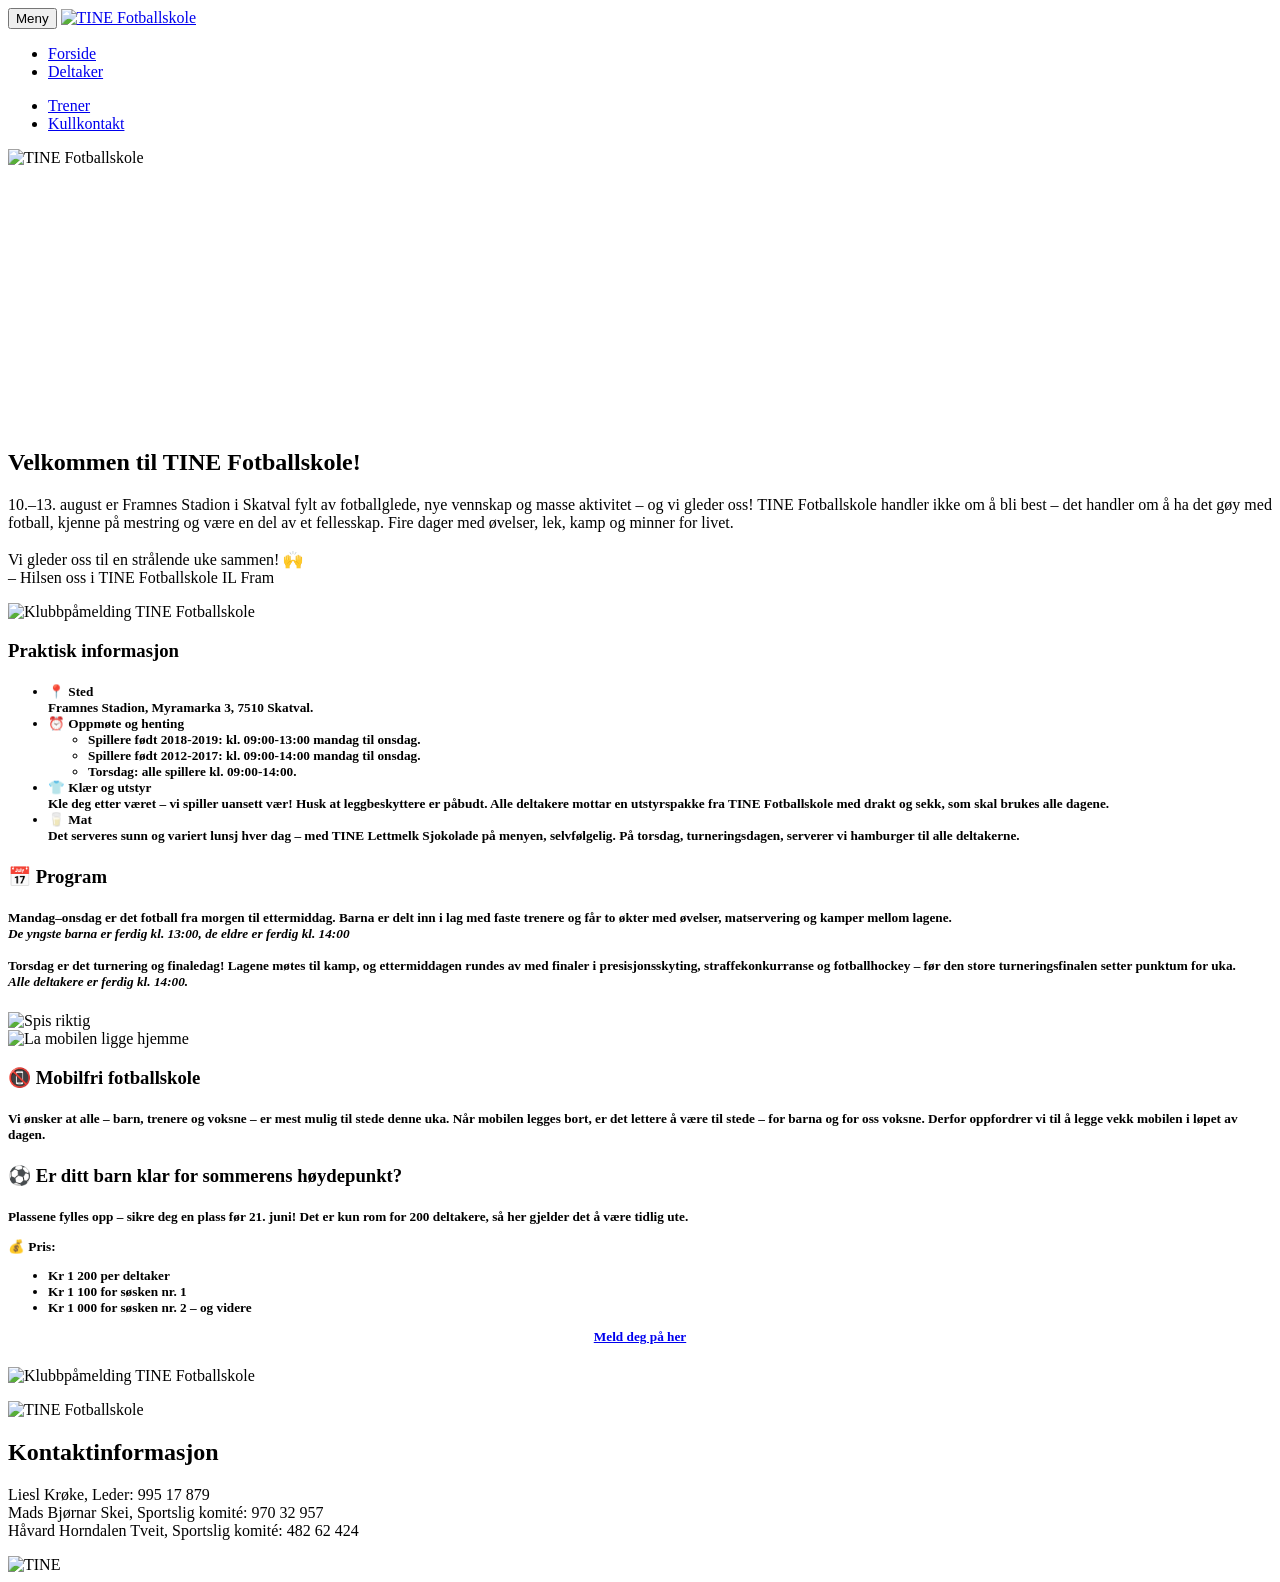
==== index.html @ 1064e2b9 "Add files via upload" ====
<!doctype html>
<html class="no-js" lang="no">
  <head>
    <meta charset="utf-8" />
    <meta name="viewport" content="width=device-width, initial-scale=1" />
    <title>Forside – TINE Fotballskole</title>

    <link rel="stylesheet" type="text/css" href="Stilark/critical.css" />
    <link rel="stylesheet" type="text/css" href="Stilark/main-style.css" />
    <link rel="stylesheet" type="text/css" href="Stilark/custom.css" />
  </head>

  <body data-portal-component-type="page">
    <header class="page-header page-header--expanded" id="top">
      <div class="page-header__container">
        <button
          class="page-header__toggle page-header__toggle--menu icon icon--hamburger icon--open"
          aria-controls="page-header__menu"
          aria-label="Hovedmeny"
          aria-expanded="false"
        >
          <span class="aria__hide-text">Meny</span>
        </button>

        <a href="index.html" class="page-header__logo">
          <img
            src="Bilder/logo-tinefootballschool_2021.png"
            class="page-header__logo-img"
            alt="TINE Fotballskole"
          />
        </a>

        <nav class="page-header__menu" id="page-header__menu">
          <div class="page-header__menu--top">
            <ul class="page-header__menu-list">
              <li class="page-header__menu-item">
                <a class="page-header__menu-link" href="index.html">Forside</a>
              </li>
              <li class="page-header__menu-item">
                <a class="page-header__menu-link" href="deltaker.html"
                  >Deltaker</a
                >
              </li>
            </ul>
            <ul class="page-header__menu-list">
              <li class="page-header__menu-item">
                <a class="page-header__menu-link" href="trener.html">Trener</a>
              </li>
              <li class="page-header__menu-item">
                <a class="page-header__menu-link" href="kullkontakt.html"
                  >Kullkontakt</a
                >
              </li>
            </ul>
          </div>
        </nav>
      </div>
    </header>

    <section class="main-container" data-portal-component-type="region">
      <!-- HERO / INTRO -->
      <div class="part">
        <div class="o-intro">
          <div class="m-media o-intro__media">
            <img
              src="Bilder/bilde_generelt1.jpg"
              alt="TINE Fotballskole"
              style="width: 100%; min-height: 280px; object-fit: cover"
            />
          </div>
          <div class="o-intro__content">
            <div class="o-intro__link-container o-intro__link-container-green">
              <div class="o-intro__text">
                <h1 class="o-intro__heading">
                  Velkommen til TINE Fotballskole!
                </h1>
                <p class="o-intro__preface">
                  10.–13. august er Framnes Stadion i Skatval fylt av
                  fotballglede, nye vennskap og masse aktivitet – og vi gleder
                  oss! TINE Fotballskole handler ikke om å bli best – det
                  handler om å ha det gøy med fotball, kjenne på mestring og
                  være en del av et fellesskap. Fire dager med øvelser, lek,
                  kamp og minner for livet.
                  <br /><br />
                  Vi gleder oss til en strålende uke sammen! 🙌 <br />– Hilsen
                  oss i TINE Fotballskole IL Fram
                </p>
              </div>
            </div>
          </div>
        </div>
      </div>
      <!-- CARD 1: Informasjon -->
      <div class="flower-divider m-card m-card--featured m-card--image">
        <div class="m-card__inner">
          <div class="m-media m-card__image">
            <img
              src="Bilder/bilde_generelt2.jpg"
              alt="Klubbpåmelding TINE Fotballskole"
              style="width: 100%; object-fit: cover"
            />
          </div>
          <div class="m-card__content m-card__content-blue">
            <h3 class="m-card__heading t-heading">
              <strong>Praktisk informasjon</strong>
            </h3>
            <h5 class="m-card__preface t-preface">
              <ul>
                <li>
                  <strong>📍 Sted</strong>
                  <br />Framnes Stadion, Myramarka 3, 7510 Skatval.
                </li>
                <li>
                  <strong>⏰ Oppmøte og henting</strong> <br />
                  <ul>
                    <li>
                      Spillere født 2018-2019: kl. 09:00-13:00 mandag til
                      onsdag.
                    </li>
                    <li>
                      Spillere født 2012-2017: kl. 09:00-14:00 mandag til
                      onsdag.
                    </li>
                    <li>Torsdag: alle spillere kl. 09:00-14:00.</li>
                  </ul>
                </li>
                <li>
                  <strong>👕 Klær og utstyr</strong> <br />Kle deg etter været –
                  vi spiller uansett vær! Husk at leggbeskyttere er påbudt. Alle
                  deltakere mottar en utstyrspakke fra TINE Fotballskole med
                  drakt og sekk, som skal brukes alle dagene.
                </li>
                <li>
                  <strong>🥛 Mat</strong><br />
                  Det serveres sunn og variert lunsj hver dag – med TINE
                  Lettmelk Sjokolade på menyen, selvfølgelig. På torsdag,
                  turneringsdagen, serverer vi hamburger til alle deltakerne.
                </li>
              </ul>
            </h5>
          </div>
        </div>
      </div>

      <!-- CARD 2: Program -->
      <div class="flower-divider m-card m-card--featured m-card--image">
        <div class="m-card__inner">
          <div class="m-card__content m-card__content-purple">
            <h3 class="m-card__heading t-heading">
              <strong>📅 Program </strong>
            </h3>
            <h5 class="m-card__preface t-preface">
              <p>
                <strong>Mandag–onsdag</strong> er det fotball fra morgen til
                ettermiddag. Barna er delt inn i lag med faste trenere og får to
                økter med øvelser, matservering og kamper mellom lagene. <br />
                <em
                  >De yngste barna er ferdig kl. 13:00, de eldre er ferdig kl.
                  14:00</em
                >
                <br /><br />
                <strong>Torsdag</strong> er det turnering og finaledag! Lagene
                møtes til kamp, og ettermiddagen rundes av med finaler i
                presisjonsskyting, straffekonkurranse og fotballhockey – før den
                store turneringsfinalen setter punktum for uka. <br />
                <em>Alle deltakere er ferdig kl. 14:00.</em>
              </p>
            </h5>
          </div>
          <div class="m-media m-card__image">
            <img
              src="Bilder/bilde_mat.jpg"
              alt="Spis riktig"
              style="width: 100%; object-fit: cover"
            />
          </div>
        </div>
      </div>

      <!-- CARD 3: Mobil-fri -->
      <div class="flower-divider m-card m-card--featured m-card--image">
        <div class="m-card__inner">
          <div class="m-media m-card__image">
            <img
              src="Bilder/bilde_keeper.jpg"
              alt="La mobilen ligge hjemme"
              style="width: 100%; object-fit: cover"
            />
          </div>
          <div class="m-card__content m-card__content-green">
            <h3 class="m-card__heading t-heading">
              <strong>📵 Mobilfri fotballskole</strong>
            </h3>
            <h5 class="m-card__preface t-preface">
              <p>
                Vi ønsker at alle – barn, trenere og voksne – er mest mulig til
                stede denne uka. Når mobilen legges bort, er det lettere å være
                til stede – for barna og for oss voksne. Derfor oppfordrer vi
                til å legge vekk mobilen i løpet av dagen.
              </p>
            </h5>
          </div>
        </div>
      </div>

      <!-- CARD 4: Påmelding -->
      <div class="flower-divider m-card m-card--featured m-card--image">
        <div class="m-card__inner">
          <div class="m-card__content m-card__content-blue">
            <h3 class="m-card__heading t-heading">
              <strong>⚽ Er ditt barn klar for sommerens høydepunkt?</strong>
            </h3>
            <h5 class="m-card__preface t-preface">
              <p>
                Plassene fylles opp – sikre deg en plass før
                <strong>21. juni</strong>! Det er kun rom for 200 deltakere, så
                her gjelder det å være tidlig ute.
              </p>
              <p>💰 Pris:</p>
              <ul>
                <li>Kr 1 200 per deltaker</li>
                <li>Kr 1 100 for søsken nr. 1</li>
                <li>Kr 1 000 for søsken nr. 2 – og videre</li>
              </ul>
              <p style="text-align: center">
                <a
                  href="https://forms.gle/mnMu7Pk9ywzJajiG9"
                  class="btn btn--default"
                  >Meld deg på her</a
                >
              </p>
            </h5>
          </div>
          <div class="m-media m-card__image">
            <img
              src="Bilder/bilde_generelt2.jpg"
              alt="Klubbpåmelding TINE Fotballskole"
              style="width: 100%; object-fit: cover"
            />
          </div>
        </div>
      </div>

      <!-- NYHETER -->
      <section class="part grid-content-list">
        <ul
          class="o-collection o-collection--grid list-content--grid--compact"
        ></ul>
      </section>
    </section>

    <footer class="footer">
      <div class="footer__logo">
        <span class="footer__logo-link">
          <img
            src="Bilder/logo-tinefootballschool_2021.png"
            alt="TINE Fotballskole"
            width="100"
          />
        </span>
      </div>

      <section class="footer__contact">
        <section class="footer__group">
          <h2 class="footer__group-title u-sm-hidden">Kontaktinformasjon</h2>
          <div class="footer__group-wrapper">
            <div class="html-content">
              <p>
                Liesl Krøke, Leder: 995 17 879
                <br />
                Mads Bjørnar Skei, Sportslig komité: 970 32 957
                <br />
                Håvard Horndalen Tveit, Sportslig komité: 482 62 424
              </p>
            </div>
          </div>
        </section>
      </section>

      <div class="footer__logo-bottom">
        <div class="footer__logo-image">
          <img src="Bilder/logo_tine_white_r.svg" alt="TINE" width="100" />
        </div>
      </div>
    </footer>

    <script>
      const toggle = document.querySelector(".page-header__toggle--menu");
      const menu = document.getElementById("page-header__menu");
      if (toggle && menu) {
        toggle.addEventListener("click", function () {
          const isOpen = menu.style.display === "block";
          menu.style.display = isOpen ? "" : "block";
          toggle.setAttribute("aria-expanded", String(!isOpen));
          toggle.classList.toggle("icon--close", !isOpen);
          toggle.classList.toggle("icon--open", isOpen);
        });
      }
    </script>
  </body>
</html>
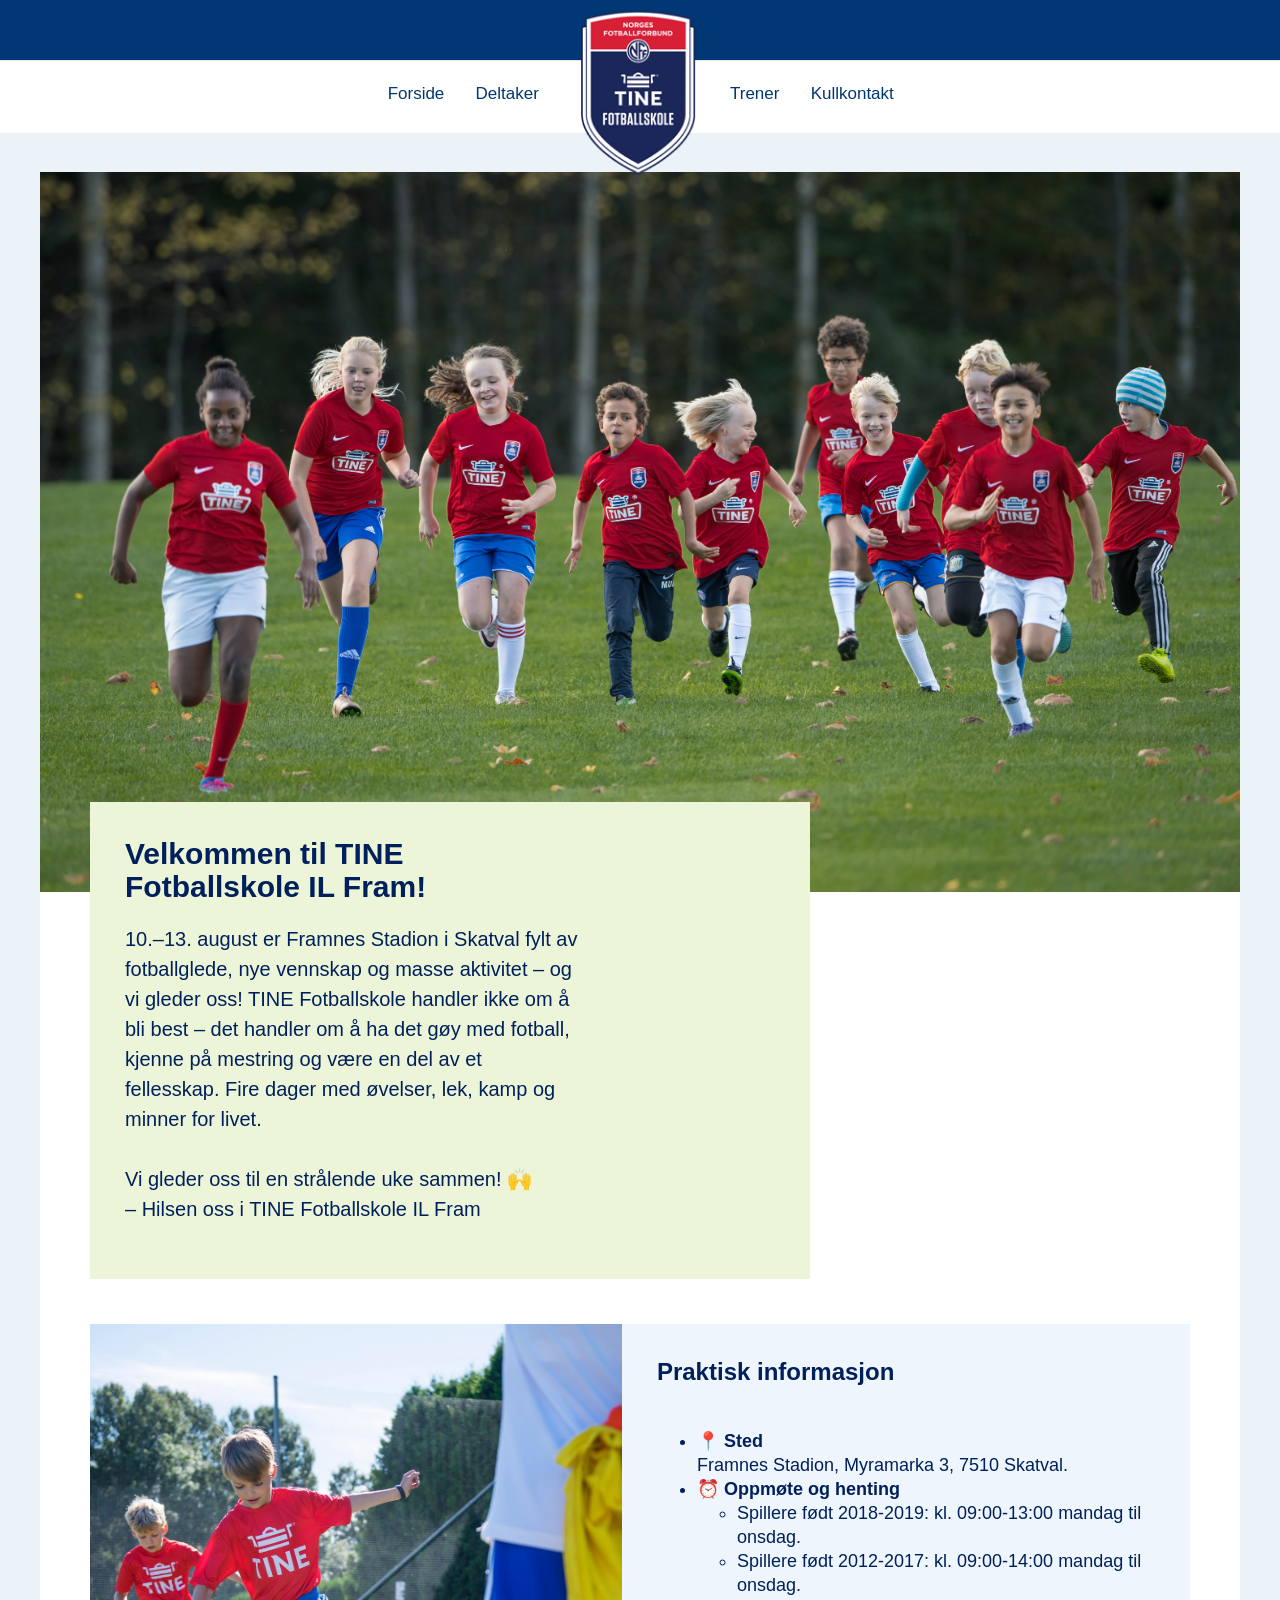
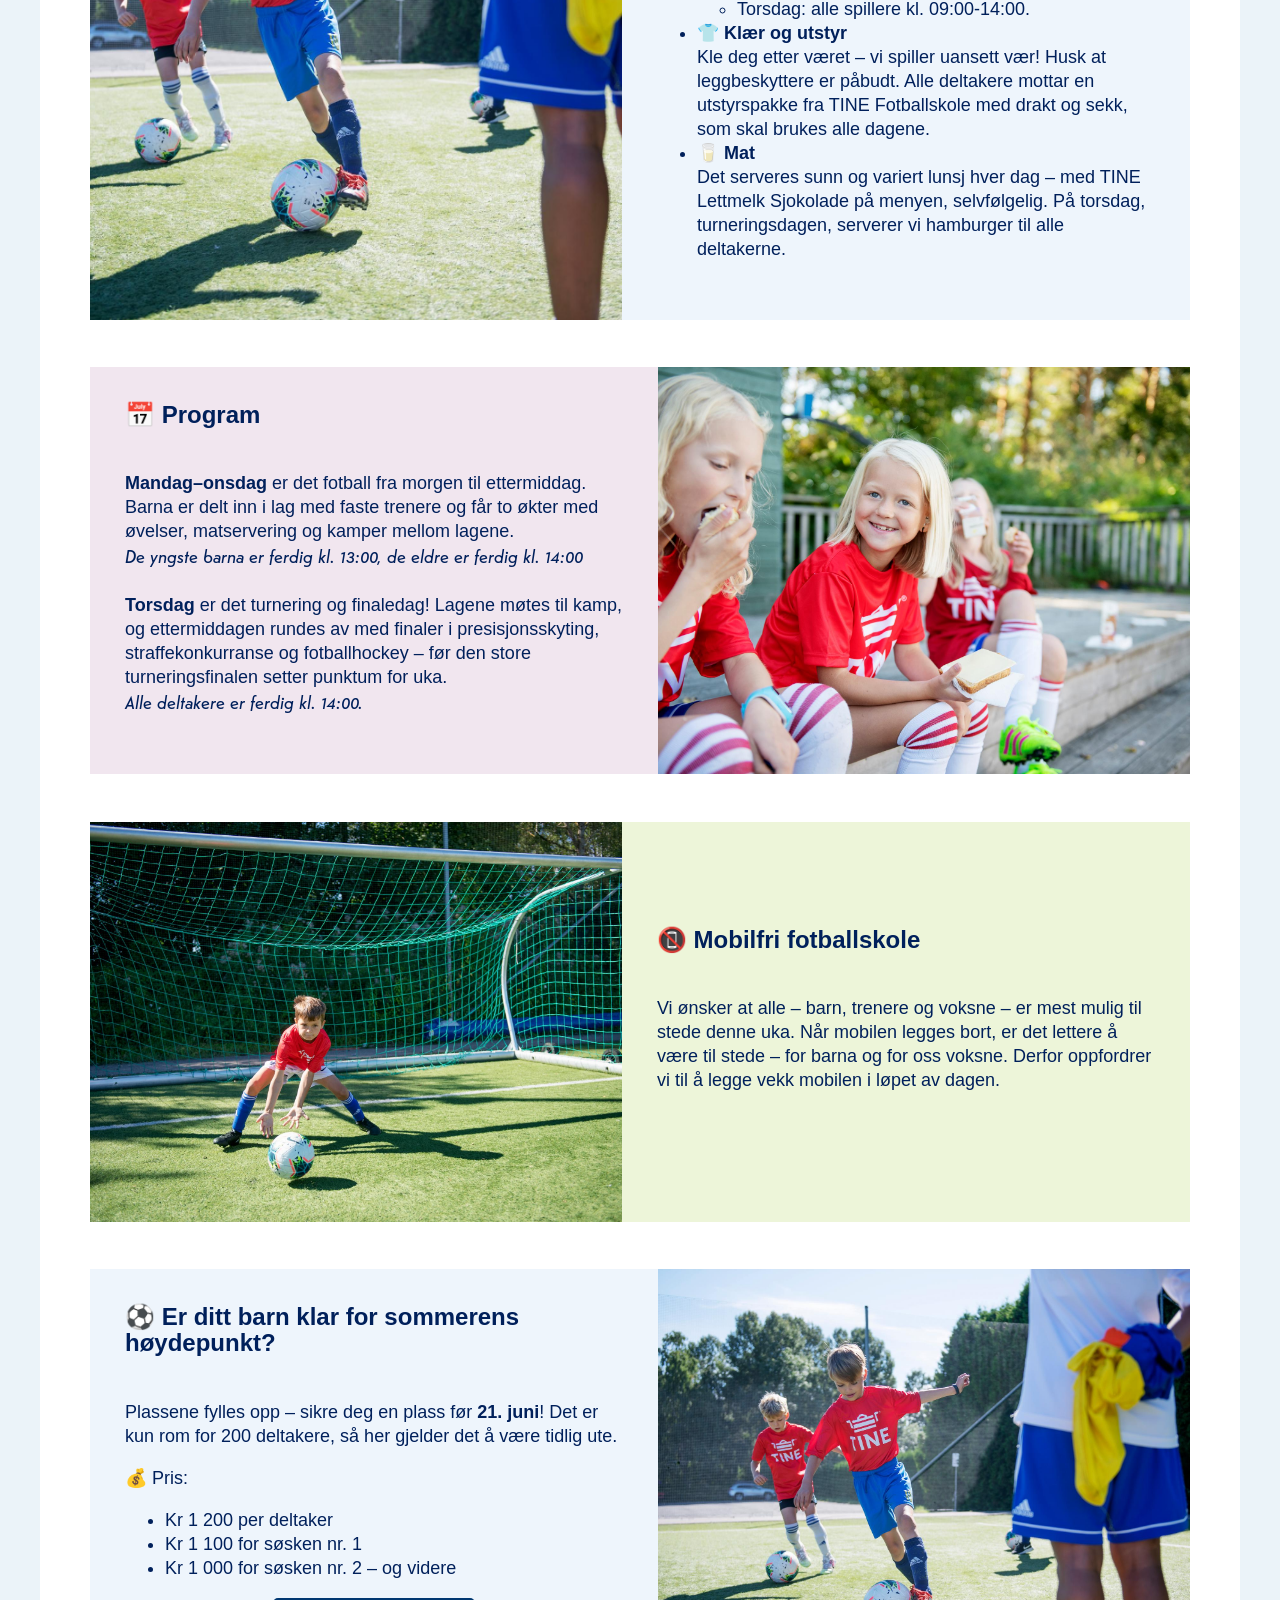
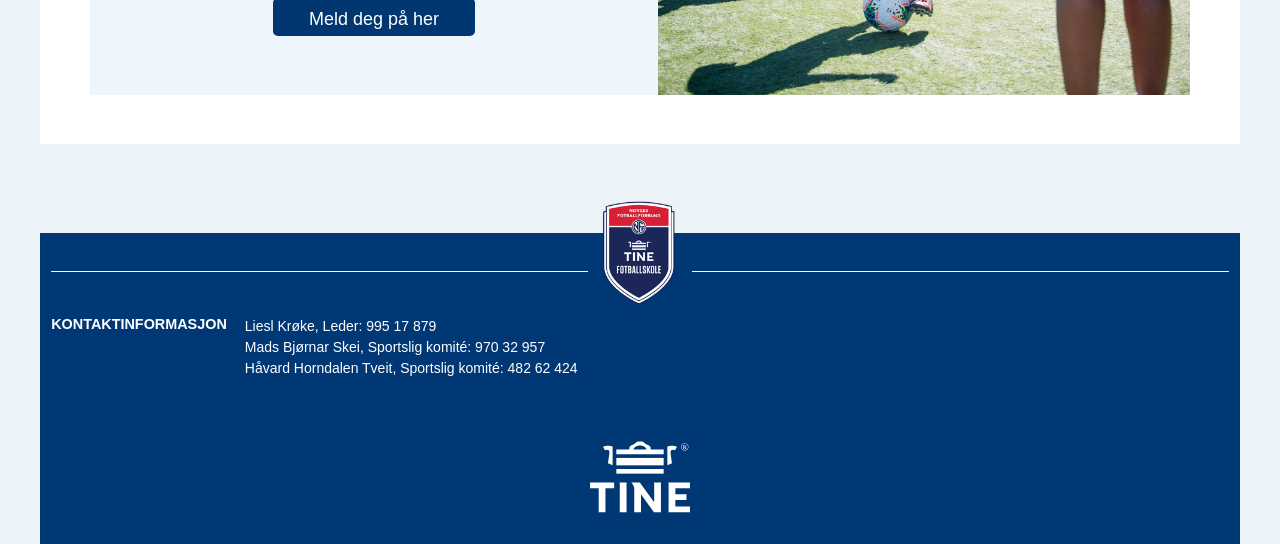
==== commit 0f68f2a5: "tester WC - Git - Netlify kombinasjon tester WC - Git - Netlify kombinasjon" ====
--- a/index.html
+++ b/index.html
@@ -72,7 +72,7 @@
             <div class="o-intro__link-container o-intro__link-container-green">
               <div class="o-intro__text">
                 <h1 class="o-intro__heading">
-                  Velkommen til TINE Fotballskole!
+                  Velkommen til TINE Fotballskole IL Fram!
                 </h1>
                 <p class="o-intro__preface">
                   10.–13. august er Framnes Stadion i Skatval fylt av
--- a/Stilark/critical.css
+++ b/Stilark/critical.css
@@ -0,0 +1 @@
+.hidden{display:none!important}#content-fade{background:rgba(0,0,0,.2) 0 0 no-repeat padding-box;height:100vh;position:absolute;width:100%;z-index:1}.o-header{display:-webkit-box;display:-ms-flexbox;display:flex;-ms-flex-wrap:wrap;flex-wrap:wrap;position:relative;-webkit-box-orient:vertical;-webkit-box-direction:normal;border-bottom:1px solid #ccd2de;-ms-flex-direction:column;flex-direction:column;margin:auto;max-width:1200px}.o-header .a-icon{font-size:24px;margin:auto}.o-header__container{background-color:#fff;display:-webkit-box;display:-ms-flexbox;display:flex;padding:8.96px 22.4px;position:relative;width:100%;z-index:2}.o-header__container--left,.o-header__container--right{display:-webkit-box;display:-ms-flexbox;display:flex;-ms-flex-preferred-size:50%;flex-basis:50%;-webkit-box-align:center;-ms-flex-align:center;align-items:center}.o-header__container--right{-webkit-box-pack:right;-ms-flex-pack:right;justify-content:right}.o-header__container--center{padding:0 1rem}.o-header .icon{font-family:icomoon!important;-webkit-font-feature-settings:normal;font-feature-settings:normal;font-size:24px;font-style:normal;font-variant:normal;font-weight:400;line-height:1;margin:auto;min-height:24px;min-width:24px;text-transform:none}.o-header .icon--close{background:url(/tinefotballskole/_/asset/no.tine.tinestafettenTinefotballskole:0000019956ab77f0/images/icon_close.svg) no-repeat 50%}.o-header .icon--hamburger{background:url(/tinefotballskole/_/asset/no.tine.tinestafettenTinefotballskole:0000019956ab77f0/images/icon_menu.svg) no-repeat 50%}.o-header .icon--search{background:url(/tinefotballskole/_/asset/no.tine.tinestafettenTinefotballskole:0000019956ab77f0/images/icon_search.svg) no-repeat 50%}.o-header #hamburger{cursor:pointer;display:-webkit-box;display:-ms-flexbox;display:flex;-webkit-box-pack:center;-ms-flex-pack:center;justify-content:center;-webkit-box-align:center;-ms-flex-align:center;align-items:center;background:none;border:none;color:#00205b;padding:1rem;width:2.5rem}.o-header #hamburger:hover{color:#d6001c}.o-header #search-button{cursor:pointer;-ms-flex-item-align:center;align-self:center;display:-webkit-box;display:-ms-flexbox;display:flex;float:left;-webkit-box-pack:center;-ms-flex-pack:center;justify-content:center;-webkit-box-align:center;-ms-flex-align:center;align-items:center;background:none;border:none;color:#00205b;padding:1rem;width:2.5rem}.o-header #search-button:hover{color:#d6001c}.o-header .logo{display:-webkit-box;display:-ms-flexbox;display:flex;-webkit-box-pack:center;-ms-flex-pack:center;justify-content:center;margin:auto;width:-webkit-min-content;width:-moz-min-content;width:min-content;z-index:10}.o-header .logo__link{background:url(/tinefotballskole/_/asset/no.tine.tinestafettenTinefotballskole:0000019956ab77f0/images/tine_logo_blue.svg) no-repeat 50%/contain;display:block;height:59px;width:54px}.o-header .support-menu{background-color:#00205b;display:none;list-style:none;margin:0;padding:10px 50px 15px;text-align:right;width:100%}.o-header .support-menu li{line-height:100%}.o-header .support-menu>:first-child a{padding-left:5px}.o-header .support-menu__item{color:#fff;font-size:16px;font-weight:400;padding-left:26.88px;-webkit-text-decoration:none;text-decoration:none}.o-header .support-menu__item:hover{color:#8bb8e8}.o-header .main-menu{display:none;-ms-flex-wrap:nowrap;flex-wrap:nowrap;list-style:none;width:100%;-webkit-box-orient:horizontal;-webkit-box-direction:normal;-ms-flex-direction:row;flex-direction:row;-webkit-box-pack:space-evenly;-ms-flex-pack:space-evenly;justify-content:space-evenly;-webkit-box-align:center;-ms-flex-align:center;align-items:center;margin:0;padding:0}.o-header .main-menu__item{padding:.5rem 0}.o-header .main-menu__item a{color:#00205b;font-size:18px;font-weight:500;-webkit-text-decoration:none;text-decoration:none}.o-header .main-menu__item a:hover{color:#d6001c}.o-header .mobile-menu{background:#fff;border-top:1px solid #ccd2de;display:-webkit-box;display:-ms-flexbox;display:flex;padding:1.5rem 28px;position:absolute;top:100%;width:100%;z-index:2}.o-header .mobile-menu__main-menu,.o-header .mobile-menu__support-menu{display:-webkit-box;display:-ms-flexbox;display:flex;-ms-flex-preferred-size:50%;flex-basis:50%;-webkit-box-orient:vertical;-webkit-box-direction:normal;-ms-flex-direction:column;flex-direction:column;list-style:none;margin:0;padding:0}.o-header .mobile-menu__main-menu li a,.o-header .mobile-menu__support-menu li a{-webkit-text-decoration:none;text-decoration:none}.o-header .mobile-menu__main-menu li{padding-bottom:1rem}.o-header .mobile-menu__main-menu li:last-child{padding-bottom:0}.o-header .mobile-menu__support-menu{margin-top:-9px;text-align:right}.o-header .mobile-menu__support-menu li{padding-bottom:.5rem}.o-header .mobile-menu__support-menu li a{color:#00205b;font-size:16px;font-weight:400}.o-header .mobile-menu__support-menu li a:hover{color:#8bb8e8}.o-header .search-box{background:#ebf3f9;border-top:1px solid #ccd2de;left:0;padding:33.6px 22.4px;position:absolute;top:100%;width:100%;z-index:2}.o-header .search-box:before{border-bottom:20px solid #ebf3f9;border-left:12px solid transparent;border-right:12px solid transparent;bottom:100%;content:"";display:none;left:25px;position:absolute}.o-header .search-box__form{position:relative}.o-header .search-box__form ::-webkit-input-placeholder{color:#00205b;opacity:1}.o-header .search-box__form ::-moz-placeholder{color:#00205b;opacity:1}.o-header .search-box__form :-ms-input-placeholder{opacity:1}.o-header .search-box__form ::-ms-input-placeholder{opacity:1}.o-header .search-box__form ::placeholder{color:#00205b;opacity:1}.o-header .search-box__form :-ms-input-placeholder{color:#00205b}.o-header .search-box__form ::-ms-input-placeholder{color:#00205b}.o-header .search-box__input{border:2px solid #ccd2de;border-radius:6px;font-size:14px;font-weight:500;height:50px;padding-left:10px;width:100%}.o-header .search-box__input:focus::-webkit-input-placeholder{color:transparent}.o-header .search-box__input:focus::-moz-placeholder{color:transparent}.o-header .search-box__input:focus:-ms-input-placeholder{color:transparent}.o-header .search-box__input:focus::-ms-input-placeholder{color:transparent}.o-header .search-box__input:focus::placeholder{color:transparent}.o-header .search-box .a-icon-search{position:absolute;right:.6em;top:.5em}.o-header .search-box .a-btn--primary{width:100%}@media (min-width:768px){.o-header .logo__link{height:63px;width:59px}.o-header__container{padding:14px 35px}.o-header .mobile-menu{padding:35px 42px}.o-header .mobile-menu__support-menu{margin-top:0}.o-header .search-box{border-top:0;-webkit-box-shadow:0 3px 6px #000;box-shadow:0 3px 6px #000;margin-left:20px;margin-top:-5px;width:40%}.o-header .search-box:before{display:inline;display:initial}}@media (min-width:1024px){.o-header .logo__link{height:71px;width:70px}.o-header__container{padding:34px 50px}.o-header__container--right{-webkit-box-pack:initial;-ms-flex-pack:initial;justify-content:normal}.o-header #search-button{border-right:1px solid #f2f2f2;display:-webkit-box;display:-ms-flexbox;display:flex;height:3.75rem;margin:0;width:3.75rem}.o-header .search-box{margin-left:38px;margin-top:-20px;width:30%}.o-header .search-box:before{left:33px;right:auto}.o-header .main-menu,.o-header .support-menu{display:-webkit-box;display:-ms-flexbox;display:flex}.o-header #hamburger,.o-header .mobile-menu,.o-header .mobile-menu+.content-fade{display:none}}:export{primary:#00205b;secondary:#d6001c}.o-intro{text-align:center}.o-intro__link{-webkit-text-decoration:none;text-decoration:none}.o-intro__media img{min-height:280px;-o-object-fit:cover;object-fit:cover}.o-intro__media .youtube-video{height:280px}.o-intro__link-container{padding:33.6px 33.6px 20px}.o-intro__link-container-biola{background-color:#eb5986}.o-intro__link-container-biola .o-intro__heading,.o-intro__link-container-biola .o-intro__preface{color:#fff}@media(min-width:768px){.o-intro__link-container-biola .o-intro__heading,.o-intro__link-container-biola .o-intro__preface{color:#fff}}.o-intro__link-container-yt{background-color:#300d8c}.o-intro__link-container-yt .o-intro__heading,.o-intro__link-container-yt .o-intro__preface{color:#fff}@media(min-width:768px){.o-intro__link-container-yt .o-intro__heading,.o-intro__link-container-yt .o-intro__preface{color:#fff}}.o-intro__heading{color:#00205b;font-size:26px;font-weight:700;margin:0 0 .5em}.o-intro__preface{color:#00205b;font-size:20px;line-height:26px;width:100%}.o-intro__body-text{font-size:20px;font-weight:400;line-height:28px;margin:20px;text-align:center}@media (min-width:768px){.o-intro__body-text{font-size:18px;margin:20px 35px}}@media (min-width:1024px){.o-intro__body-text{margin:20px 50px}}.o-intro__button{border-bottom:1px solid rgba(0,32,91,.2);padding-bottom:60px;padding-top:22.4px}.o-intro__button .a-icon-play{display:none}@media (min-width:768px){.o-intro:not(.o-intro--no-media) .o-intro__content{margin:-89.6px 0 10px 35px;position:relative;width:70%}}@media (min-width:1024px){.o-intro:not(.o-intro--no-media) .o-intro__content{margin:-89.6px 0 10px 50px;width:60%}}@media (min-width:768px){.o-intro{text-align:left}.o-intro__heading{font-size:28px;margin-bottom:.7em}.o-intro__preface{line-height:30px}.o-intro__link:hover .o-intro__link-container{background-color:#fff;border:2px solid #f2f2f2;border-top:none;padding:35px 33px 33px}.o-intro__link:hover .o-intro__preface{-webkit-text-decoration:underline;text-decoration:underline}.o-intro__link:hover .a-btn--primary{-webkit-text-decoration:none!important;text-decoration:none!important}.o-intro__link-container{display:-webkit-box;display:-ms-flexbox;display:flex;padding:35px;-webkit-box-orient:horizontal;-webkit-box-direction:normal;-ms-flex-direction:row;flex-direction:row}.o-intro__link-container-green{background-color:#edf5d9}.o-intro__link-container-blue{background-color:#eef5fc}.o-intro__link-container-orange{background-color:#fff2e5}.o-intro__link-container-yellow{background-color:#fdf6d8}.o-intro__link-container-biola{background-color:#eb5986}.o-intro__link-container-dark-green{background-color:#daecd8}.o-intro__link-container-dark-blue{background-color:#d9f3f5}.o-intro__link-container-pink{background-color:#feeff6}.o-intro__link-container-purple{background-color:#f1e6ef}.o-intro__link-container-white{background-color:#fff}.o-intro .youtube-video,.o-intro img{height:576px;width:100%}}@media (min-width:768px)and (-ms-high-contrast:active),(min-width:768px)and (-ms-high-contrast:none){.o-intro .youtube-video,.o-intro img{width:auto}}@media (min-width:768px){.o-intro__text{width:70%}.o-intro__button{display:-webkit-box;display:-ms-flexbox;display:flex;padding:0;-webkit-box-pack:end;-ms-flex-pack:end;justify-content:flex-end;-webkit-box-align:end;-ms-flex-align:end;align-items:flex-end;border-bottom:none;width:30%}.o-intro__button .a-btn--primary{background:none;border:none;height:43px;margin:0;padding:0;width:43px}.o-intro__button .a-btn--primary .o-intro__btnText{display:none}.o-intro__button .a-icon-play{color:#00205b;display:-webkit-box;display:-ms-flexbox;display:flex;font-size:43px;-webkit-box-align:center;-ms-flex-align:center;align-items:center;-webkit-box-pack:center;-ms-flex-pack:center;height:25px;justify-content:center;width:25px}}@media (min-width:1024px){.o-intro__heading{font-size:30px}.o-intro__preface{font-size:20px}.o-intro .youtube-video,.o-intro img{height:720px;width:100%}}@media (min-width:1024px)and (-ms-high-contrast:active),(min-width:1024px)and (-ms-high-contrast:none){.o-intro .youtube-video,.o-intro img{width:auto}}.o-intro__bodytext{color:#00205b;font-size:16px;line-height:26px}@media (min-width:768px){.o-intro__bodytext{line-height:28px;margin:20px}}.color-biola{color:#000}@media (max-width:767px){.hidden-sm{display:none}}@media (min-width:768px){.hidden-md{display:none}}@media (min-width:1024px){.hidden-lg{display:none}}.hidden{display:none}@media (max-width:767px){.u-sm-hidden{display:none}}@media (min-width:768px){.u-md-hidden{display:none}}@media (min-width:1024px){.u-lg-hidden{display:none}}@font-face{font-display:swap;font-family:Sari;src:url(../Fonter/SariWeb.woff2) format("woff2"),url(../Fonter/SariWeb.woff) format("woff")}@font-face{font-display:swap;font-family:Sari;font-weight:700;src:url(../Fonter/SariWebMedium.woff2) format("woff2"),url(../Fonter/SariWebMedium.woff) format("woff")}@font-face{font-family:Telefon;font-style:normal;font-weight:200;src:url(/tinefotballskole/_/asset/no.tine.tinestafettenTinefotballskole:0000019956ab77f0/fonts/TelefonWeb-Light.eot);src:url(/tinefotballskole/_/asset/no.tine.tinestafettenTinefotballskole:0000019956ab77f0/fonts/TelefonWeb-Light.eot?#iefix) format("embedded-opentype");src:url(../Fonter/TelefonWeb-Light.woff2) format("woff2"),url(../Fonter/TelefonWeb-Light.woff) format("woff")}@font-face{font-family:Telefon;font-style:italic;font-weight:200;src:url(/tinefotballskole/_/asset/no.tine.tinestafettenTinefotballskole:0000019956ab77f0/fonts/TelefonWeb-LightItalic.eot);src:url(/tinefotballskole/_/asset/no.tine.tinestafettenTinefotballskole:0000019956ab77f0/fonts/TelefonWeb-LightItalic.eot?#iefix) format("embedded-opentype");src:url(../Fonter/TelefonWeb-LightItalic.woff2) format("woff2"),url(../Fonter/TelefonWeb-LightItalic.woff) format("woff")}@font-face{font-family:Telefon;font-style:normal;font-weight:300;src:url(/tinefotballskole/_/asset/no.tine.tinestafettenTinefotballskole:0000019956ab77f0/fonts/TelefonWeb-Blond.eot);src:url(/tinefotballskole/_/asset/no.tine.tinestafettenTinefotballskole:0000019956ab77f0/fonts/TelefonWeb-Blond.eot?#iefix) format("embedded-opentype");src:url(../Fonter/TelefonWeb-Blond.woff2) format("woff2"),url(../Fonter/TelefonWeb-Blond.woff) format("woff")}@font-face{font-family:Telefon;font-style:italic;font-weight:300;src:url(/tinefotballskole/_/asset/no.tine.tinestafettenTinefotballskole:0000019956ab77f0/fonts/TelefonWeb-BlondItalic.eot);src:url(/tinefotballskole/_/asset/no.tine.tinestafettenTinefotballskole:0000019956ab77f0/fonts/TelefonWeb-BlondItalic.eot?#iefix) format("embedded-opentype");src:url(../Fonter/TelefonWeb-BlondItalic.woff2) format("woff2"),url(../Fonter/TelefonWeb-BlondItalic.woff) format("woff")}@font-face{font-family:Telefon;font-style:normal;font-weight:400;src:url(/tinefotballskole/_/asset/no.tine.tinestafettenTinefotballskole:0000019956ab77f0/fonts/TelefonWeb-Normal.eot);src:url(/tinefotballskole/_/asset/no.tine.tinestafettenTinefotballskole:0000019956ab77f0/fonts/TelefonWeb-Normal.eot?#iefix) format("embedded-opentype");src:url(Fonter/TelefonWeb-Normal.woff2) format("woff2"),url(../Fonter/TelefonWeb-Normal.woff) format("woff")}@font-face{font-family:Telefon;font-style:italic;font-weight:400;src:url(/tinefotballskole/_/asset/no.tine.tinestafettenTinefotballskole:0000019956ab77f0/fonts/TelefonWeb-NormalItalic.eot);src:url(/tinefotballskole/_/asset/no.tine.tinestafettenTinefotballskole:0000019956ab77f0/fonts/TelefonWeb-NormalItalic.eot?#iefix) format("embedded-opentype");src:url(../Fonter/TelefonWeb-NormalItalic.woff2) format("woff2"),url(../Fonter/TelefonWeb-NormalItalic.woff) format("woff")}@font-face{font-family:Telefon;font-style:normal;font-weight:500;src:url(/tinefotballskole/_/asset/no.tine.tinestafettenTinefotballskole:0000019956ab77f0/fonts/TelefonWeb-Medium.eot);src:url(/tinefotballskole/_/asset/no.tine.tinestafettenTinefotballskole:0000019956ab77f0/fonts/TelefonWeb-Medium.eot?#iefix) format("embedded-opentype");src:url(Fonter/TelefonWeb-Medium.woff2) format("woff2"),url(../Fonter/TelefonWeb-Medium.woff) format("woff")}@font-face{font-family:Telefon;font-style:italic;font-weight:500;src:url(/tinefotballskole/_/asset/no.tine.tinestafettenTinefotballskole:0000019956ab77f0/fonts/TelefonWeb-MediumItalic.eot);src:url(/tinefotballskole/_/asset/no.tine.tinestafettenTinefotballskole:0000019956ab77f0/fonts/TelefonWeb-MediumItalic.eot?#iefix) format("embedded-opentype");src:url(../Fonter/TelefonWeb-MediumItalic.woff2) format("woff2"),url(../Fonter/TelefonWeb-MediumItalic.woff) format("woff")}@font-face{font-family:Telefon;font-style:normal;font-weight:700;src:url(/tinefotballskole/_/asset/no.tine.tinestafettenTinefotballskole:0000019956ab77f0/fonts/TelefonWeb-Bold.eot);src:url(/tinefotballskole/_/asset/no.tine.tinestafettenTinefotballskole:0000019956ab77f0/fonts/TelefonWeb-Bold.eot?#iefix) format("embedded-opentype");src:url(Fonter/TelefonWeb-Bold.woff2) format("woff2"),url(../Fonter/TelefonWeb-Bold.woff) format("woff")}@font-face{font-family:Telefon;font-style:italic;font-weight:700;src:url(/tinefotballskole/_/asset/no.tine.tinestafettenTinefotballskole:0000019956ab77f0/fonts/TelefonWeb-BoldItalic.eot);src:url(/tinefotballskole/_/asset/no.tine.tinestafettenTinefotballskole:0000019956ab77f0/fonts/TelefonWeb-BoldItalic.eot?#iefix) format("embedded-opentype");src:url(../Fonter/TelefonWeb-BoldItalic.woff2) format("woff2"),url(../Fonter/TelefonWeb-BoldItalic.woff) format("woff")}@font-face{font-family:Telefon;font-style:normal;font-weight:800;src:url(/tinefotballskole/_/asset/no.tine.tinestafettenTinefotballskole:0000019956ab77f0/fonts/TelefonWeb-Black.eot);src:url(/tinefotballskole/_/asset/no.tine.tinestafettenTinefotballskole:0000019956ab77f0/fonts/TelefonWeb-Black.eot?#iefix) format("embedded-opentype");src:url(../Fonter/TelefonWeb-Black.woff2) format("woff2"),url(../Fonter/TelefonWeb-Black.woff) format("woff")}@font-face{font-family:Telefon;font-style:italic;font-weight:800;src:url(/tinefotballskole/_/asset/no.tine.tinestafettenTinefotballskole:0000019956ab77f0/fonts/TelefonWeb-BlackItalic.eot);src:url(/tinefotballskole/_/asset/no.tine.tinestafettenTinefotballskole:0000019956ab77f0/fonts/TelefonWeb-BlackItalic.eot?#iefix) format("embedded-opentype");src:url(../Fonter/TelefonWeb-BlackItalic.woff2) format("woff2"),url(../Fonter/TelefonWeb-BlackItalic.woff) format("woff")}@font-face{font-display:block;font-display:swap;font-family:icomoon;font-style:normal;font-weight:400;src:url(/tinefotballskole/_/asset/no.tine.tinestafettenTinefotballskole:0000019956ab77f0/fonts/icomoon.eot?eb16e9);src:url(/tinefotballskole/_/asset/no.tine.tinestafettenTinefotballskole:0000019956ab77f0/fonts/icomoon.eot?eb16e9#iefix) format("embedded-opentype");src:url(Fonter/icomoon.ttf) format("truetype"),url(../Fonter/icomoon.woff) format("woff"),url(/tinefotballskole/_/asset/no.tine.tinestafettenTinefotballskole:0000019956ab77f0/fonts/icomoon.svg?eb16e9#icomoon) format("svg")}html{-webkit-box-sizing:border-box;box-sizing:border-box}*,:after,:before{-webkit-box-sizing:inherit;box-sizing:inherit}html{display:block}body{background:#fff;color:#00205b;display:-webkit-box;display:-ms-flexbox;display:flex;height:100%;-webkit-box-orient:vertical;-webkit-box-direction:normal;-ms-flex-direction:column;flex-direction:column;font-family:Telefon,Helvetica,Arial,Sans-serif;font-size:16px;line-height:1.4;margin:0;padding:0}body.open{overflow:hidden}body.norskmelk{background:#fff}body.norskmelk .main-container{background:#f3eee8}button,input,select,textarea{font-size:16px}.main-container{display:-webkit-box;display:-ms-flexbox;display:flex;-webkit-box-flex:1;-ms-flex:1 0 auto;flex:1 0 auto;max-width:1200px;width:100%;-ms-flex-item-align:center;align-self:center;position:relative;-webkit-box-orient:vertical;-webkit-box-direction:normal;background-color:#fff;-ms-flex-direction:column;flex-direction:column}.main-container .part{margin-bottom:11.2px;overflow:hidden}.main-container .part.layout--expanded+.main-container .part{margin-top:11.2px}.main-container .part--margin-negative{margin-bottom:-11.2px}.main-container .part--no-margin-bottom{margin-bottom:0}.main-container .preface{font-size:1.2em}a,button,input{-ms-touch-action:manipulation;touch-action:manipulation}input{font-size:1em;margin:0}input[type=search]::-webkit-search-cancel-button,input[type=search]::-webkit-search-decoration,input[type=search]::-webkit-search-results-button,input[type=search]::-webkit-search-results-decoration{-webkit-appearance:none}input[type=number]{-moz-appearance:textfield}input[type=number]::-webkit-inner-spin-button,input[type=number]::-webkit-outer-spin-button{-webkit-appearance:none;margin:0}input [type=radio],input[type=checkbox]{cursor:pointer}.aria__hide-text{clip-path:inset(100%);clip:rect(1px,1px,1px,1px);height:1px;overflow:hidden;position:absolute;white-space:nowrap;width:1px}.back-to-tine{background:#393939;font-family:Sari,sans-serif;width:100%}.back-to-tine__link{color:#fff;display:block;margin:0 auto;max-width:1200px;padding:8px 24px 2px 12px;-webkit-text-decoration:none;text-decoration:none;width:100%}.back-to-tine__icon{margin-right:5px;fill:#fff;height:1em;width:1em;stroke:none}.a-icon-close,.a-icon-menu,.a-icon-search{background-size:24px 24px;min-height:24px;min-width:24px}.a-icon-close:before,.a-icon-menu:before,.a-icon-search:before{content:""!important}.a-icon-search{background:url(/tinefotballskole/_/asset/no.tine.tinestafettenTinefotballskole:0000019956ab77f0/images/icon_search.svg) no-repeat 50%}.a-icon-search:before{content:""!important}.a-icon-close{background:url(/tinefotballskole/_/asset/no.tine.tinestafettenTinefotballskole:0000019956ab77f0/images/icon_close.svg) no-repeat 50%}.a-icon-close:before{content:""!important}.a-icon-menu{background:url(/tinefotballskole/_/asset/no.tine.tinestafettenTinefotballskole:0000019956ab77f0/images/icon_menu.svg) no-repeat 50%}.a-icon-menu:before{content:""!important}@media (-ms-high-contrast:active),(-ms-high-contrast:none){.a-icon:before{content:""!important}}.brand-logo--default{left:5%;position:absolute;top:0;z-index:1}.brand-logo--default .brand-logo__container{background:#fff;display:-webkit-box;display:-ms-flexbox;display:flex;height:60px;padding:11.2px;width:60px;-webkit-box-align:center;-ms-flex-align:center;align-items:center;-webkit-box-pack:center;-ms-flex-pack:center;justify-content:center}@media (min-width:768px){.brand-logo--default .brand-logo__container{height:150px;width:150px}}.brand-logo--default .brand-logo__img{width:100%}.column-section{display:-webkit-box;display:-ms-flexbox;display:flex;-webkit-box-orient:vertical;-webkit-box-direction:normal;-ms-flex-direction:column;flex-direction:column}@media (min-width:768px){.column-section{-webkit-box-orient:horizontal;-webkit-box-direction:normal;-ms-flex-direction:row;flex-direction:row}}.column-section__section{display:-webkit-box;display:-ms-flexbox;display:flex;-webkit-box-flex:1;-ms-flex:1 1 auto;flex:1 1 auto;-webkit-box-orient:vertical;-webkit-box-direction:normal;-ms-flex-direction:column;flex-direction:column}.column-section__section .o-collection--grid .o-collection__item{padding:.5rem}@media (min-width:768px){.column-section__section--1-columns{-ms-flex-preferred-size:50%;flex-basis:50%}.column-section__section--2-columns{-ms-flex-preferred-size:100%;flex-basis:100%}.column-section__section--3-columns{-ms-flex-preferred-size:150%;flex-basis:150%}}.column-section__columns{display:-webkit-box;display:-ms-flexbox;display:flex;-webkit-box-flex:1;-ms-flex:1 1 auto;flex:1 1 auto;-webkit-box-orient:vertical;-webkit-box-direction:normal;-ms-flex-direction:column;flex-direction:column;-ms-flex-item-align:stretch;align-self:stretch}@media (min-width:768px){.column-section__columns{-webkit-box-orient:horizontal;-webkit-box-direction:normal;-ms-flex-flow:row wrap;flex-flow:row wrap}}.column-section__column{display:-webkit-box;display:-ms-flexbox;display:flex;margin:0 11.2px;-webkit-box-flex:1;-ms-flex:1;flex:1;-webkit-box-orient:vertical;-webkit-box-direction:normal;-ms-flex-direction:column;flex-direction:column}.column-section__column>div,.column-section__column>ul{margin-bottom:11.2px}.lazyload,.lazyloading{-webkit-filter:blur(5px);filter:blur(5px);-webkit-transition:-webkit-filter .4s;transition:-webkit-filter .4s;transition:filter .4s;transition:filter .4s,-webkit-filter .4s}.lazyloaded{-webkit-filter:blur(0);filter:blur(0)}.main-container{border:0;margin-bottom:89.6px}@media (max-width:767px){.main-container{background:#fff;border:none}}.main-container--no-margins{margin-bottom:0!important;margin-top:0!important}.main-container .btn,.main-container .html-content .btn{display:-webkit-inline-box;display:-ms-inline-flexbox;display:inline-flex;-webkit-box-flex:1;-ms-flex-positive:1;border-radius:5px;color:#fefefe;flex-grow:1;font-size:18px;margin:auto .5em;max-width:50%;padding:.5em 2em .3em;-webkit-text-decoration:none;text-decoration:none}.main-container .btn:hover,.main-container .html-content .btn:hover{-webkit-box-shadow:0 2px 4px 0 rgba(0,0,0,.5);box-shadow:0 2px 4px 0 rgba(0,0,0,.5)}.main-container .btn--default,.main-container .html-content .btn--default{background:#003771}.main-container .btn--default--active,.main-container .btn--default:active,.main-container .btn--default:hover,.main-container .html-content .btn--default--active,.main-container .html-content .btn--default:active,.main-container .html-content .btn--default:hover{background:#037bbb}.main-container .btn--default:focus,.main-container .html-content .btn--default:focus{background:#003771}.main-container .btn--primary,.main-container .html-content .btn--primary{background:#00663c;color:#fefefe}.main-container .btn--primary--active,.main-container .btn--primary:active,.main-container .btn--primary:hover,.main-container .html-content .btn--primary--active,.main-container .html-content .btn--primary:active,.main-container .html-content .btn--primary:hover{background:#00995a}.main-container .btn--primary:focus,.main-container .html-content .btn--primary:focus{background:#00663c}.main-container .btn--secondary,.main-container .html-content .btn--secondary{border:2px solid #003771;color:#003771}.main-container .btn--secondary--active,.main-container .btn--secondary:active,.main-container .btn--secondary:hover,.main-container .html-content .btn--secondary--active,.main-container .html-content .btn--secondary:active,.main-container .html-content .btn--secondary:hover{border-color:#037bbb}.main-container .btn--secondary:focus,.main-container .html-content .btn--secondary:focus{border-color:#003771}.main-container .custom-anchor-menu,.main-container .html-content .custom-anchor-menu{display:-webkit-box;display:-ms-flexbox;display:flex;list-style:none;-ms-flex-line-pack:start;align-content:flex-start;-webkit-box-orient:horizontal;-webkit-box-direction:normal;-ms-flex-direction:row;flex-direction:row;margin:0 auto;padding:11.2px 0}.main-container .custom-anchor-menu__header,.main-container .html-content .custom-anchor-menu__header{display:block;line-height:100%;padding-bottom:5.6px}.main-container .custom-anchor-menu__header--pri,.main-container .html-content .custom-anchor-menu__header--pri{font-size:1.5em}@media (max-width:767px){.main-container .custom-anchor-menu__header--pri,.main-container .html-content .custom-anchor-menu__header--pri{font-size:1.2em}.main-container .custom-anchor-menu__header--sub,.main-container .html-content .custom-anchor-menu__header--sub{font-size:.8em}}.main-container .custom-anchor-menu__link,.main-container .html-content .custom-anchor-menu__link{display:inline-block;padding:14.93333px}.main-container .custom-anchor-menu__link,.main-container .custom-anchor-menu__link *,.main-container .html-content .custom-anchor-menu__link,.main-container .html-content .custom-anchor-menu__link *{color:#fefefe;-webkit-text-decoration:none;text-decoration:none}.main-container .custom-anchor-menu__item,.main-container .html-content .custom-anchor-menu__item{margin-right:5.6px;text-align:center;-ms-flex-item-align:start;align-self:flex-start;background:#003771;border-radius:5px}.main-container .custom-anchor-menu__item:active,.main-container .custom-anchor-menu__item:hover,.main-container .html-content .custom-anchor-menu__item:active,.main-container .html-content .custom-anchor-menu__item:hover{background:#037bbb}.main-container .custom-anchor-menu__item:focus,.main-container .html-content .custom-anchor-menu__item:focus{background:#003771}.main-container .custom-anchor-menu__item--active,.main-container .html-content .custom-anchor-menu__item--active{background:#00663c}.main-container .custom-anchor-menu__item--active:active,.main-container .custom-anchor-menu__item--active:hover,.main-container .html-content .custom-anchor-menu__item--active:active,.main-container .html-content .custom-anchor-menu__item--active:hover{background:#00995a}.main-container .custom-anchor-menu__item--active:focus,.main-container .html-content .custom-anchor-menu__item--active:focus{background:#00663c}.main-container .custom-anchor-menu__item--active .custom-anchor-menu__header--pri,.main-container .html-content .custom-anchor-menu__item--active .custom-anchor-menu__header--pri{font-size:2em}@media (max-width:767px){.main-container .custom-anchor-menu__item--active .custom-anchor-menu__header--pri,.main-container .html-content .custom-anchor-menu__item--active .custom-anchor-menu__header--pri{font-size:1.5em}}.main-container .custom-anchor-menu__item--active .custom-anchor-menu__link,.main-container .custom-anchor-menu__item--active .custom-anchor-menu__link *,.main-container .html-content .custom-anchor-menu__item--active .custom-anchor-menu__link,.main-container .html-content .custom-anchor-menu__item--active .custom-anchor-menu__link *{color:#fefefe}.main-container .html-content ul{list-style:none;padding-left:0}.main-container .html-content ul li{background:url(/tinefotballskole/_/asset/no.tine.tinestafettenTinefotballskole:0000019956ab77f0/images/icon_equal.png) no-repeat 0 .4em;padding-left:20px}.intro-media-text--no-media .intro-media-text__intro{background:none}.page-header{background:#003876;height:60px;margin:0 auto;max-width:1200px;position:relative;width:100%;-ms-flex-negative:0;flex-shrink:0}@media (min-width:768px){.page-header{max-width:none}}.page-header--expanded{height:auto;-ms-flex-preferred-size:initial!important;flex-basis:auto!important}.page-header__container{display:-webkit-box;display:-ms-flexbox;display:flex;-webkit-box-orient:horizontal;-webkit-box-direction:normal;-ms-flex-direction:row;flex-direction:row;height:54px;max-width:none;-ms-flex-preferred-size:initial!important;flex-basis:auto!important}@media (min-width:768px){.page-header__container{height:auto}}.page-header__menu{background:#fff;display:none;height:auto;left:0;overflow:hidden;position:absolute;right:0;top:60px;width:100%;z-index:2500;-webkit-box-flex:1;-ms-flex:1 1 auto;flex:1 1 auto;-webkit-box-orient:horizontal;-webkit-box-direction:normal;-ms-flex-direction:row;flex-direction:row;-webkit-box-pack:justify;-ms-flex-pack:justify;justify-content:space-between;-webkit-box-align:start;-ms-flex-align:start;align-items:flex-start}.page-header__menu--toggle{display:block;margin-top:-.4rem}@media (min-width:768px){.page-header__menu{background-color:#fff;border-top:1px solid rgba(0,0,0,.1);display:-webkit-box;display:-ms-flexbox;display:flex;margin-top:60px;padding:11.2px 0;position:static}}.page-header__menu--top{display:inline;margin-left:0;max-width:none;min-width:100%;width:100%;-webkit-box-pack:center;-ms-flex-pack:center;justify-content:center}@media (max-width:767px){.page-header__menu--top{margin-top:-1rem;padding:1rem}}@media (min-width:768px){.page-header__menu--top{display:-webkit-box;display:-ms-flexbox;display:flex;padding:0}}.page-header__menu-list{display:-webkit-box;display:-ms-flexbox;display:flex;-webkit-box-align:start;-ms-flex-align:start;align-items:flex-start;-webkit-box-orient:vertical;-webkit-box-direction:normal;-ms-flex-direction:column;flex-direction:column;list-style:none;margin:0;padding:0}.page-header__menu-list:first-child{padding-right:50px;-webkit-box-pack:end;-ms-flex-pack:end;justify-content:flex-end}@media (min-width:768px){.page-header__menu-list{display:-webkit-box;display:-ms-flexbox;display:flex;-ms-flex-preferred-size:50%;flex-basis:50%;margin:0;padding:0;-webkit-box-orient:horizontal;-webkit-box-direction:normal;-ms-flex-flow:row wrap;flex-flow:row wrap;max-width:none}}.page-header__menu-item{display:inline-block;margin-left:1rem;min-width:90px}@media (min-width:1024px){.page-header__menu-item{margin-left:0;min-width:0;width:auto}}.page-header__menu-link{border-bottom:1px solid #ccc;color:#003771;display:block;font-size:14px;margin-bottom:5.6px;-webkit-text-decoration:none;text-decoration:none;white-space:nowrap;width:100%}.page-header__menu-link--support{display:none}.page-header__menu-link:hover{color:#a22d21}@media (min-width:768px){.page-header__menu-link{border-bottom:none;margin:0;padding:10px}}@media (min-width:1024px){.page-header__menu-link{margin:0 11.2px 5.6px 0;width:auto}}.page-header__toggle{background-color:transparent;border:0;margin:0;padding:0;position:absolute;top:17px}.page-header__toggle--menu{display:block;left:15px}@media (min-width:768px){.page-header__toggle--menu{display:none}.page-header--expanded .page-header__container .page-header__menu--support{left:0;margin:auto;max-width:1200px;right:0;width:100%;-webkit-box-pack:end;-ms-flex-pack:end;justify-content:flex-end}.page-header--expanded .page-header__container .page-header__menu--support a{color:#fff}}.page-header--expanded .page-header__container .page-header__logo{bottom:0;display:block;left:0;margin:0 auto;position:absolute;right:0;top:5px;width:70px;z-index:3000}@media (min-width:768px){.page-header--expanded .page-header__container .page-header__logo{left:-80px;right:-80px;top:5px;width:160px}}.page-header--expanded .page-header__container__logo-img{height:75px}@media (min-width:768px){.page-header--expanded .page-header__container__logo-img{display:block;height:auto;width:100%}.page-header--expanded .page-header__container .page-header__menu-list:first-child{padding-right:80px}.page-header--expanded .page-header__container .page-header__menu-list:last-child{padding-left:80px}}.icon--hamburger{cursor:pointer}.icon--hamburger:focus{outline:2px solid}.icon--open{background-image:url(/tinefotballskole/_/asset/no.tine.tinestafettenTinefotballskole:0000019956ab77f0/images/icon_hamburgermenu.svg)!important}.icon--close{background-image:url(/tinefotballskole/_/asset/no.tine.tinestafettenTinefotballskole:0000019956ab77f0/images/icon_close_white.svg)!important}.icon{background-position:50%;background-repeat:no-repeat;background-size:contain;height:24px;width:24px}.icon--cross{background-image:url(/tinefotballskole/_/asset/no.tine.tinestafettenTinefotballskole:0000019956ab77f0/images/icon_cross.svg)}.icon--hamburger{background-image:url(/tinefotballskole/_/asset/no.tine.tinestafettenTinefotballskole:0000019956ab77f0/images/icon_menu.svg)}.event-icon{margin-top:22.4px}.event-icon:before{background-repeat:no-repeat;background-size:contain;content:" ";display:inline-block;height:3em;padding-right:.5em;vertical-align:top;width:3.5em}.event-icon--small:before{height:1.5em;vertical-align:middle;width:2em}.event-icon--calendar:before{background-image:url(/tinefotballskole/_/asset/no.tine.tinestafettenTinefotballskole:0000019956ab77f0/images/icons_header/calendar.png)}.event-icon--time:before{background-image:url(/tinefotballskole/_/asset/no.tine.tinestafettenTinefotballskole:0000019956ab77f0/images/icons_header/clock.png)}.event-icon--person:before{background-image:url(/tinefotballskole/_/asset/no.tine.tinestafettenTinefotballskole:0000019956ab77f0/images/icons_header/person.png)}.event-icon--fee:before{background-image:url(/tinefotballskole/_/asset/no.tine.tinestafettenTinefotballskole:0000019956ab77f0/images/icons_header/fee.png)}.event-icon--flag:before{background-image:url(/tinefotballskole/_/asset/no.tine.tinestafettenTinefotballskole:0000019956ab77f0/images/icons_header/flag.png)}.event-icon--change:before{background-image:url(/tinefotballskole/_/asset/no.tine.tinestafettenTinefotballskole:0000019956ab77f0/images/icons_header/change.png)}.event-icon--grid:before{background-image:url(/tinefotballskole/_/asset/no.tine.tinestafettenTinefotballskole:0000019956ab77f0/images/icons_header/grid.png)}.event-icon--exclamation:before{background-image:url(/tinefotballskole/_/asset/no.tine.tinestafettenTinefotballskole:0000019956ab77f0/images/icons_header/exclamation.png)}.event-icon--email:before{background-image:url(/tinefotballskole/_/asset/no.tine.tinestafettenTinefotballskole:0000019956ab77f0/images/icons_header/small_email.png)}.event-icon--phone:before{background-image:url(/tinefotballskole/_/asset/no.tine.tinestafettenTinefotballskole:0000019956ab77f0/images/icons_header/small_phone.png)}
--- a/Stilark/main-style.css
+++ b/Stilark/main-style.css
@@ -0,0 +1 @@
+:where(html){line-height:1.15;-webkit-text-size-adjust:100%;-moz-text-size-adjust:100%;-ms-text-size-adjust:100%;text-size-adjust:100%}:where(h1){font-size:2em;margin-bottom:.67em;margin-top:.67em}:where(dl,ol,ul) :where(dl,ol,ul){margin-bottom:0;margin-top:0}:where(hr){-webkit-box-sizing:content-box;box-sizing:content-box;color:inherit;height:0}:where(abbr[title]){text-decoration:underline;-webkit-text-decoration:underline dotted;text-decoration:underline dotted}:where(b,strong){font-weight:bolder}:where(code,kbd,pre,samp){font-family:monospace,monospace;font-size:1em}:where(small){font-size:80%}:where(table){border-color:currentColor;text-indent:0}:where(button,input,select){margin:0}:where(button){text-transform:none}:where(button,input[type=button i]){-webkit-appearance:button}:where(button,input[type=reset i]){-webkit-appearance:button}:where(button,input[type=submit i]){-webkit-appearance:button}:where(progress){vertical-align:baseline}:where(select){text-transform:none}:where(textarea){margin:0}:where(input[type=search i]){-webkit-appearance:textfield;outline-offset:-2px}::-webkit-inner-spin-button,::-webkit-outer-spin-button{height:auto}::-webkit-input-placeholder{color:inherit;opacity:.54}::-webkit-search-decoration{-webkit-appearance:none}::-webkit-file-upload-button{-webkit-appearance:button;font:inherit}:where(button,input[type=button i])::-moz-focus-inner{border-style:none;padding:0}:where(button,input[type=color i])::-moz-focus-inner{border-style:none;padding:0}:where(button,input[type=reset i])::-moz-focus-inner{border-style:none;padding:0}:where(button,input[type=submit i])::-moz-focus-inner{border-style:none;padding:0}:where(button,input[type=button i])::-moz-focusring{outline:1px dotted ButtonText}:where(button,input[type=color i])::-moz-focusring{outline:1px dotted ButtonText}:where(button,input[type=reset i])::-moz-focusring{outline:1px dotted ButtonText}:where(button,input[type=submit i])::-moz-focusring{outline:1px dotted ButtonText}:where(:-moz-ui-invalid){box-shadow:none}:where(dialog){background-color:#fff;border:solid;color:#000;height:-moz-fit-content;height:-webkit-fit-content;height:fit-content;left:0;margin:auto;padding:1em;position:absolute;right:0;width:-moz-fit-content;width:-webkit-fit-content;width:fit-content}:where(dialog:not([open])){display:none}:where(summary){display:list-item}@media (max-width:767px){.hidden-sm{display:none}}@media (min-width:768px){.hidden-md{display:none}}@media (min-width:1024px){.hidden-lg{display:none}}.hidden{display:none}body,html{height:100%;min-height:100%}html{-webkit-box-sizing:border-box;box-sizing:border-box;color:#00205b;font-family:Telefon}body,html{font-size:18px}body{display:-webkit-box;display:-ms-flexbox;display:flex;-webkit-box-orient:vertical;-webkit-box-direction:normal;background-color:#ebf3f9;-ms-flex-direction:column;flex-direction:column;margin:0;padding:0}.anchor,a{border:none;color:#003771;font-size:1rem;padding:0}input,select,textarea{color:inherit;font-family:Telefon;font-size:16px}img{max-width:100%}@media (-ms-high-contrast:active),(-ms-high-contrast:none){img{max-width:none}}strong{font-weight:700}*{font-family:inherit}*,:after,:before{-webkit-box-sizing:inherit;box-sizing:inherit}.l-body__main{margin-top:108px;overflow-x:hidden;overflow:visible}@media (min-width:768px){.l-body__main{margin-top:88px}}.product-media{overflow:hidden}.a-accordion{border-radius:7px;margin:0 20px}.a-accordion--true,.a-accordion:hover{background-color:#fff;-webkit-box-shadow:0 2px 6px rgba(0,0,0,.2);box-shadow:0 2px 6px rgba(0,0,0,.2)}@media (min-width:768px){.a-accordion{margin:0 35px}}@media (min-width:1024px){.a-accordion{margin:0 50px}}.a-accordion__list{list-style:none;margin:0;padding:0}.a-accordion__list .o-collection__item{padding-top:10px}.a-accordion__title{margin:0;padding:0}.a-accordion__trigger{background-color:#ebf3f9;border:none;border-radius:7px;color:#003771;cursor:pointer;display:block;font-size:14px;font-weight:400;margin:0;outline:none;padding:0;position:relative;text-align:left;width:100%}.a-accordion__trigger--true,.a-accordion__trigger:hover{background-color:#fff}.a-accordion__trigger::-moz-focus-inner{border:0}.a-accordion__title-span{display:block;font-size:16px;font-weight:500;outline:none;padding:20px;pointer-events:none}@media (min-width:768px){.a-accordion__title-span{padding-left:35px;padding-right:55px}}.a-accordion .a-accordion__trigger .a-icon{font-size:14px;position:absolute;right:20px;top:40%}@media (min-width:768px){.a-accordion .a-accordion__trigger .a-icon{right:35px}}.a-accordion__panel{font-size:16px;font-weight:400;padding:0 20px 20px}@media (min-width:768px){.a-accordion__panel{padding:0 35px 35px}}.a-accordion__panel[hidden]{display:none}@media (min-width:1024px){.a-accordion__expanded-on-desktop{background-color:#fff;-webkit-box-shadow:0 2px 6px rgba(0,0,0,.2);box-shadow:0 2px 6px rgba(0,0,0,.2)}.a-accordion__expanded-on-desktop .a-accordion__panel[hidden]{display:block}.a-accordion__expanded-on-desktop .a-icon{display:none}.a-accordion__expanded-on-desktop .a-accordion__trigger{background-color:#fff;cursor:auto;pointer-events:none}}.m-banner{position:relative}@media (min-width:1024px){.m-banner{margin:0 0 23.7px}}.m-banner__inner{display:-webkit-box;display:-ms-flexbox;display:flex;-webkit-box-align:center;-ms-flex-align:center;align-items:center;-webkit-box-pack:center;-ms-flex-pack:center;justify-content:center}@media (-ms-high-contrast:active),(-ms-high-contrast:none){.m-banner__inner{display:block}}.m-banner__link:hover{-webkit-text-decoration:none;text-decoration:none}.m-banner__link:hover .m-banner__image img{opacity:.7}.m-banner__link:hover .m-banner__preface.t-preface{-webkit-text-decoration:underline;text-decoration:underline}.m-banner__image{background:#000;display:block;width:100%}@media (-ms-high-contrast:active),(-ms-high-contrast:none){.m-banner__image{overflow:hidden}}.m-banner__image img{height:100%;min-height:430px;-o-object-fit:cover;object-fit:cover;opacity:1}@media (min-width:768px){.m-banner__image img{min-height:576px}}@media (min-width:1024px){.m-banner__image img{height:675px;width:100%}}.m-banner__text-container{left:0;margin:auto;overflow:hidden;position:absolute;right:0;top:50%;-webkit-transform:translateY(-50%);transform:translateY(-50%)}.m-banner .t-heading,.m-banner .t-preface{display:-webkit-box;display:-ms-flexbox;display:flex;-webkit-box-orient:vertical;-webkit-box-direction:normal;-ms-flex-direction:column;flex-direction:column;-webkit-box-pack:center;-ms-flex-pack:center;justify-content:center;-webkit-box-align:center;-ms-flex-align:center;align-items:center;color:#fff;padding:11.2px;text-align:center}.m-banner__title.t-heading{color:#fff;font-size:32px;font-weight:700;margin-bottom:0;text-shadow:0 2px 2px #000}@media (min-width:768px){.m-banner__title.t-heading{font-size:40px}}@media (-ms-high-contrast:active),(-ms-high-contrast:none){.m-banner__title.t-heading{display:inline-block;word-wrap:break-word;width:100%}}.m-banner__preface.t-preface{color:#fff;font-size:20px;font-weight:500;padding-top:5px;text-shadow:0 2px 2px #000}.m-banner__preface.t-preface p{margin:0}.m-banner--tinekjokken .m-banner__image img{height:90vh;-o-object-fit:cover;object-fit:cover}@media (min-width:768px){.m-banner--tinekjokken .m-banner__image img{height:100%;min-height:525px}}.m-banner--tinekjokken .m-banner__link:hover .m-banner__image img{opacity:1;-webkit-transform:none;transform:none}.m-banner--tinekjokken .m-banner__category{font-size:20px;font-weight:500;text-shadow:0 2px 4px #000}.m-banner--tinekjokken .m-banner__title{display:inline-block;font-size:60px;font-weight:700;width:100%;word-break:break-word}.m-banner--tinekjokken .m-banner__preface{display:inline-block;line-height:28px;padding:10px 20px;width:100%}.m-banner--tinekjokken .m-banner__text-container{max-width:1200px;top:5%;-webkit-transform:none;transform:none;width:100vw}.m-banner--tinekjokken .m-banner__text-container--topic .m-banner__category{color:#fff;font-size:14px;font-weight:400}.m-banner--tinekjokken .m-banner__button{bottom:57px;color:#fff;display:-webkit-box;display:-ms-flexbox;display:flex;left:0;position:absolute;right:0;-webkit-box-orient:vertical;-webkit-box-direction:normal;-ms-flex-direction:column;flex-direction:column;-webkit-box-align:center;-ms-flex-align:center;align-items:center;background:none;border:none;cursor:pointer;font-size:20px;font-weight:500;text-shadow:0 2px 4px #000}.m-banner--tinekjokken .m-banner__button .a-icon{margin-top:6px}@media (-ms-high-contrast:active),(-ms-high-contrast:none){.m-banner--tinekjokken .m-banner__button{display:none}}@media (min-width:768px){.m-banner--tinekjokken .m-banner__title{font-size:80px}.m-banner--tinekjokken .m-banner__preface{font-size:24px;font-weight:500;padding:10px 80px}.m-banner--tinekjokken .m-banner__text-container{top:20%}.m-banner--tinekjokken .m-banner__text-container .m-banner__category{font-size:20px;font-weight:500}.m-banner--tinekjokken .m-banner__button{bottom:40px;font-size:18px}}@media (min-width:1024px){.m-banner--tinekjokken .m-banner__image img{height:675px;width:100%}.m-banner--tinekjokken .m-banner__preface{padding:10px 20%}}header .m-banner{margin-top:0}.o-breadcrumbs{background-color:#eef5fc;display:-webkit-box;display:-ms-flexbox;display:flex;-ms-flex-wrap:wrap;flex-wrap:wrap;margin:auto;max-width:1200px;padding:6.66667px 20px 10px}@media (min-width:768px){.o-breadcrumbs{padding-left:35px}}@media (min-width:1024px){.o-breadcrumbs{padding-left:50px}}.o-breadcrumbs__breadcrumb{display:none}.o-breadcrumbs__breadcrumb:before{content:"/";font-family:Telefon;font-size:14px;height:auto;padding:0 .1rem 0 .4rem;width:auto}.o-breadcrumbs__breadcrumb:first-child .crumb-text:after{content:"";font-family:icomoon}.o-breadcrumbs__breadcrumb:last-child .crumb-text{color:#000}.o-breadcrumbs__breadcrumb:nth-last-child(2){display:inline}.o-breadcrumbs__breadcrumb:nth-last-child(2):before{content:"";display:inline;font-family:icomoon;font-size:10px;position:relative;top:-1px}@media (min-width:768px){.o-breadcrumbs__breadcrumb{display:inline}.o-breadcrumbs__breadcrumb:first-child:before{display:none}.o-breadcrumbs__breadcrumb:nth-last-child(2):before{content:"/";font-family:Telefon;font-size:14px;height:auto;padding:0 .1rem 0 .4rem;width:auto}}.o-breadcrumbs__breadcrumb .crumb-text{font-size:14px}.o-breadcrumbs__link{display:inline-block;-webkit-text-decoration:none;text-decoration:none}.o-breadcrumbs__link:hover{-webkit-text-decoration:underline;text-decoration:underline}.a-btn{background-color:#00205b;border:2px solid #00205b;border-radius:6px;color:#fff;display:-webkit-box;display:-ms-flexbox;display:flex;font-size:16px;font-weight:500;height:50px;margin:auto;padding:0 16px;-webkit-text-decoration:none;text-decoration:none;width:213px;-webkit-box-pack:center;-ms-flex-pack:center;justify-content:center;-webkit-box-align:center;-ms-flex-align:center;align-items:center;cursor:pointer;-webkit-transition:background-color .2s ease-out;transition:background-color .2s ease-out}.a-btn:focus,.a-btn:hover{background-color:#fff;color:#00205b}.a-btn+.a-btn{margin-left:22.4px}.a-btn--secondary{background-color:#fff;color:#00205b}.a-btn--secondary:focus,.a-btn--secondary:hover{background-color:#00205b;color:#fff}.a-btn--alternative{background-color:#fff;color:#00205b;height:40px;width:114px}.a-btn--alternative .a-icon{display:-webkit-box;display:-ms-flexbox;display:flex;-webkit-box-flex:1;-ms-flex-positive:1;flex-grow:1;-webkit-box-pack:end;-ms-flex-pack:end;font-size:11px!important;justify-content:flex-end;padding-top:6%}.a-btn--alternative:focus,.a-btn--alternative:hover{background-color:#00205b;color:#fff}.a-btn--default{background:none;border:none;color:#00205b;display:-webkit-box;display:-ms-flexbox;display:flex;font-size:16px;height:auto;width:auto}.a-btn--default .a-icon-arrow_right{float:right;font-size:11px!important;padding-left:.4em;padding-top:.4em}.a-btn--default:hover{background:none}.a-btn--default:hover .a-btn-text{-webkit-text-decoration:underline;text-decoration:underline}.a-btn--default:hover .a-icon{color:#d6001c}.a-btn-text{margin-left:.5em;min-width:-webkit-fit-content;vertical-align:top}.a-btn.disabled,.a-btn[disabled]{-webkit-box-shadow:none;box-shadow:none;cursor:default;pointer-events:none}.a-btn.disabled,.a-btn.disabled:hover,.a-btn[disabled],.a-btn[disabled]:hover{background-color:#dfdfdf!important;color:#9f9f9f!important}.a-btn-block{width:100%}.m-card{margin:20px;position:relative}@media (min-width:768px){.m-card{margin:17.5px 35px}}@media (min-width:1024px){.m-card{margin:23.7px 50px}}.m-card__inner{width:100%}.m-card__link{color:#00205b;-webkit-text-decoration:none;text-decoration:none}.m-card:hover,.m-card:hover .m-card__image{border-color:#00050f}.m-card__link:hover .m-card__heading{-webkit-text-decoration:underline;text-decoration:underline}.m-card__link:hover .a-icon-arrow_right{color:red}.m-card__image{position:relative}@media (-ms-high-contrast:active),(-ms-high-contrast:none){.m-card__image{height:100%;overflow:hidden}}.m-card__image img{bottom:0;display:block;left:0;-o-object-fit:cover;object-fit:cover;position:relative;right:0;top:0;width:100%}@media (min-width:768px){.m-card__image img{height:auto;max-height:575px}}@media (min-width:1024px){.m-card__image img{max-height:675px}}.m-card__image .youtube-video{height:100%}.m-card__content{-ms-flex-preferred-size:100%;flex-basis:100%;min-height:10rem;padding:22.4px;position:relative}.m-card__content-green{background-color:#edf5d9}.m-card__content-blue{background-color:#eef5fc}.m-card__content-orange{background-color:#fff2e5}.m-card__content-yellow{background-color:#fdf6d8}.m-card__content-dark-green{background-color:#daecd8}.m-card__content-dark-blue{background-color:#d9f3f5}.m-card__content-lightblue{background-color:#eff7fa}.m-card__content-pink{background-color:#feeff6}.m-card__content-biola{background-color:#eb5986}.m-card__content-biola .m-card__heading,.m-card__content-biola .m-card__preface{color:#fff}.m-card__content-yt{background-color:#300d8c}.m-card__content-yt .m-card__heading,.m-card__content-yt .m-card__preface{color:#fff}.m-card__content-purple{background-color:#f1e6ef}.m-card__heading.t-heading{font-size:20px;font-weight:500;margin:0 0 15px}@media (min-width:1024px){.m-card__heading.t-heading{font-size:24px}}.m-card__preface{font-size:16px;font-weight:400;line-height:24px;padding-bottom:44.8px;-webkit-text-decoration:none;text-decoration:none}.m-card__badge{right:2%;top:2%}.m-card .a-btn,.m-card__badge{position:absolute}.m-card .a-btn .a-btn-text{margin:0}.m-card__read-more-btn{bottom:22.4px;padding:22.4px 0 0}@media (min-width:768px){.m-card--featured .m-card__inner,.m-card--featured__inner{-webkit-box-orient:horizontal;-webkit-box-direction:normal;display:-webkit-box;display:-ms-flexbox;display:flex;-ms-flex-direction:row;flex-direction:row}.m-card--featured .m-card__image,.m-card--featured__image{-ms-flex-preferred-size:50%;flex-basis:50%}}@media (min-width:768px)and (-ms-high-contrast:active),(min-width:768px)and (-ms-high-contrast:none){.m-card--featured .m-card__image,.m-card--featured__image{height:auto}}@media (min-width:768px){.m-card--featured .m-card__image img,.m-card--featured__image img{height:100%;max-height:none;-o-object-fit:cover;object-fit:cover}.m-card--featured .m-card__content,.m-card--featured__content{display:-webkit-box;display:-ms-flexbox;display:flex;padding:35px;-webkit-box-orient:vertical;-webkit-box-direction:normal;-ms-flex-direction:column;flex-direction:column;-webkit-box-pack:center;-ms-flex-pack:center;justify-content:center;-ms-flex-preferred-size:50%;flex-basis:50%}.m-card--featured .m-card__content .a-btn--default,.m-card--featured__content .a-btn--default{background-color:#00205b;border:2px solid #00205b;border-radius:6px;color:#fff;font-size:16px;font-weight:500;height:50px;margin:44.8px 0 0;padding:0 16px;position:static;width:213px;-webkit-box-pack:center;-ms-flex-pack:center;justify-content:center;-webkit-box-align:center;-ms-flex-align:center;align-items:center;cursor:pointer;-webkit-transition:background-color .2s ease-out;transition:background-color .2s ease-out}.m-card--featured .m-card__content .a-btn--default:hover,.m-card--featured__content .a-btn--default:hover{background-color:#fff;color:#00205b;-webkit-text-decoration:none;text-decoration:none}.m-card--featured .m-card__content .a-btn--default:hover .a-btn-text,.m-card--featured__content .a-btn--default:hover .a-btn-text{-webkit-text-decoration:none;text-decoration:none}.m-card--featured .m-card__content .a-btn--default:focus,.m-card--featured__content .a-btn--default:focus{background-color:#000e28}.m-card--featured .m-card__content .a-btn--default .a-icon,.m-card--featured__content .a-btn--default .a-icon{display:none}.m-card--featured .m-card__preface,.m-card--featured__preface{padding-bottom:0}}@media (min-width:1024px){.m-card--featured .m-card__inner img,.m-card--featured__inner img{min-height:400px}}@media (min-width:768px){.m-card--featured.m-card--image-right,.m-card--featured.m-card--image-right .m-card__inner{-webkit-box-orient:horizontal;-webkit-box-direction:reverse;display:-webkit-box;display:-ms-flexbox;display:flex;-ms-flex-direction:row-reverse;flex-direction:row-reverse}}.m-card--no-media .m-card__content{-ms-flex-preferred-size:100%;flex-basis:100%}.recipecard-react .m-card__content{min-height:0}.o-carousel--container{overflow:hidden;position:relative}.o-carousel--container.lightgrey,.o-carousel--container.lightgrey .m-card.m-card--product{background-color:#f2f2f2}.o-carousel--container.lightgrey .m-card__heading.t-heading,.o-carousel--container.lightgrey .t-heading.o-carousel__heading{color:#000}.o-carousel--container.orange{background-color:#fff2e5}.o-carousel--container.lightblue{background-color:#eff7fa}.o-carousel--container.lightblue-tips{background-color:#fafcf7}.o-carousel--container.yellow{background-color:#fdf6d8}.o-carousel--container.green{background-color:#edf5d9}.o-carousel--container.dark-green{background-color:#daecd8}.o-carousel--container.blue{background-color:#eef5fc}.o-carousel--container.dark-blue{background-color:#d9f3f5}.o-carousel--container.pink{background-color:#feeff6}.o-carousel--container.purple{background-color:#f1e6ef}.o-carousel--container.white{background-color:#fff}.o-carousel--container.biola,.o-carousel--container.biola.biola .m-card{background-color:#eb5986}.o-carousel--container.biola.biola .m-card__heading.t-heading,.o-carousel--container.biola.biola .t-heading.o-carousel__heading{color:#fff}.o-carousel--container.yt,.o-carousel--container.yt.yt .m-card{background-color:#300d8c}.o-carousel--container.yt.yt .m-card__heading.t-heading,.o-carousel--container.yt.yt .t-heading.o-carousel__heading{color:#fff}.o-carousel--container.default{background-color:#eff7fa}@media (min-width:768px){.o-carousel--container .tns-slider{margin:auto}}@media (min-width:1024px){.o-carousel--container{margin:23.7px 0}}.o-carousel--container .o-carousel{display:-webkit-box;display:-ms-flexbox;display:flex}.o-carousel--container .o-carousel .tns-ovh{overflow:visible}.o-carousel--container .o-carousel__heading{padding-top:44.8px;text-align:center}.o-carousel--container .o-carousel__wrapper{padding-top:22.4px;width:100%}.o-carousel--container .o-carousel__item{margin-bottom:10px;padding:0 8.96px 22.4px;-webkit-transform:translate(-10%);transform:translate(-10%)}.o-carousel--container .o-carousel__scroll{background-color:#fff;cursor:pointer;display:-webkit-box;display:-ms-flexbox;display:flex;height:40px;margin-top:-30px;position:absolute;text-align:center;-webkit-transition:padding .3s,margin .3s;transition:padding .3s,margin .3s;width:30px;z-index:1;-webkit-box-pack:center;-ms-flex-pack:center;justify-content:center;-webkit-box-align:center;-ms-flex-align:center;align-items:center;-webkit-box-shadow:0 3px 6px #000;box-shadow:0 3px 6px #000;top:50%}.o-carousel--container .o-carousel__scroll:hover{background-color:#00205b;color:#fff}.o-carousel--container .o-carousel__scroll--right{right:0}.o-carousel--container .o-carousel__scroll--left{-webkit-transform:scaleX(-1);transform:scaleX(-1)}.o-carousel--container .o-carousel .m-card{background-color:#eef5fc;margin-left:0;margin-right:0;width:auto}@media (-ms-high-contrast:active),(-ms-high-contrast:none){.o-carousel--container .o-carousel .m-card--product{display:block}.o-carousel--container .o-carousel .m-card--product img{width:auto}}.o-carousel--container .o-carousel .m-card__image-shadow{background-color:#fff!important}.o-carousel--container .o-carousel .m-card__link{margin:0 auto}.o-carousel--container .o-carousel .m-card__link:hover{-webkit-text-decoration:underline;text-decoration:underline}.o-carousel--container .o-carousel__item-card .m-card{background-color:#eef5fc;margin-left:0;margin-right:0}.o-carousel--container .o-carousel__item-card .m-card__content{min-height:5.5rem;width:100%}@media (min-width:768px){.o-carousel--container .o-carousel__item-card .m-card__content{min-height:7rem}}@media (min-width:1024px){.o-carousel--container .o-carousel__item-card .m-card__content{min-height:10rem}}.o-carousel--container .o-carousel__item-card .m-card__heading{display:block!important}.o-carousel--container .o-carousel__item-card .m-card__heading.t-heading{font-size:16px;font-weight:500;max-height:4rem;padding:0 0 15px;position:relative;word-break:break-word}@media (min-width:768px){.o-carousel--container .o-carousel__item-card .m-card__heading.t-heading{font-size:18px;max-height:6rem}}@media (min-width:1024px){.o-carousel--container .o-carousel__item-card .m-card__heading.t-heading{font-size:18px;max-height:6rem}}.o-carousel--container .o-carousel__item-card .m-card__image-shadow{background-color:#fff!important}.o-carousel--container .o-carousel__item-card .m-card__link{height:12rem}.o-carousel--container .o-carousel__item-card .m-card__link:hover{-webkit-text-decoration:underline;text-decoration:underline}@media (min-width:768px){.o-carousel--container .o-carousel__item-card .m-card__link{height:15rem}}@media (min-width:1024px){.o-carousel--container .o-carousel__item-card .m-card__link{height:18rem}}.o-carousel--container .o-carousel__item-card .m-card__image{width:100%}@media (-ms-high-contrast:active),(-ms-high-contrast:none){.o-carousel--container .o-carousel__item-card .m-card__image{height:auto}}.o-carousel--container .o-carousel .o-carousel--featured--blue,.o-carousel--container .o-carousel--featured{background-color:#fff}.o-carousel--container .o-carousel .o-carousel--featured--blue--blue,.o-carousel--container .o-carousel--featured--blue{background-color:#eef5fc}.o-carousel--container .o-carousel .o-carousel--featured--blue .tns-carousel,.o-carousel--container .o-carousel--featured .tns-carousel{display:-webkit-box;display:-ms-flexbox;display:flex;-webkit-box-align:center;-ms-flex-align:center;align-items:center;position:relative}@media (-ms-high-contrast:active),(-ms-high-contrast:none){.o-carousel--container .o-carousel .o-carousel--featured--blue .tns-carousel .o-carousel__item-featured .m-card--product .m-card__link,.o-carousel--container .o-carousel--featured .tns-carousel .o-carousel__item-featured .m-card--product .m-card__link{position:relative}.o-carousel--container .o-carousel .o-carousel--featured--blue .tns-carousel .o-carousel__item-featured .m-card--product .m-card__heading,.o-carousel--container .o-carousel--featured .tns-carousel .o-carousel__item-featured .m-card--product .m-card__heading{left:0;min-width:100%;position:absolute;top:-100px}}.o-carousel--container .o-carousel .o-carousel--featured--blue .tns-carousel .o-carousel__item-featured .m-card__heading,.o-carousel--container .o-carousel .o-carousel--featured--blue .tns-carousel .o-carousel__item-featured .m-card__preface,.o-carousel--container .o-carousel--featured .tns-carousel .o-carousel__item-featured .m-card__heading,.o-carousel--container .o-carousel--featured .tns-carousel .o-carousel__item-featured .m-card__preface{display:block;position:absolute}.o-carousel--container .o-carousel .o-carousel--featured--blue .tns-carousel .o-carousel__item-featured .m-card__heading,.o-carousel--container .o-carousel--featured .tns-carousel .o-carousel__item-featured .m-card__heading{font-size:28px;font-weight:700;margin:0;max-width:90vw;top:0;width:90vw}.o-carousel--container .o-carousel .o-carousel--featured--blue .tns-carousel .o-carousel__item-featured .m-card__preface,.o-carousel--container .o-carousel--featured .tns-carousel .o-carousel__item-featured .m-card__preface{font-size:24px;top:13%}.o-carousel--container .o-carousel .o-carousel--featured--blue .tns-carousel .o-carousel__item-featured .m-card__image-shadow,.o-carousel--container .o-carousel--featured .tns-carousel .o-carousel__item-featured .m-card__image-shadow{background-color:#eef5fc!important;display:block;width:126px}@media (-ms-high-contrast:active),(-ms-high-contrast:none){.o-carousel--container .o-carousel .o-carousel--featured--blue .tns-carousel .o-carousel__item-featured .m-card__image-shadow,.o-carousel--container .o-carousel--featured .tns-carousel .o-carousel__item-featured .m-card__image-shadow{display:none}}@media (min-width:768px){.o-carousel--container .o-carousel .o-carousel--featured--blue .tns-carousel .o-carousel__item-featured .m-card__image-shadow,.o-carousel--container .o-carousel--featured .tns-carousel .o-carousel__item-featured .m-card__image-shadow{bottom:20px;height:91px;margin-top:-3em;position:absolute;width:200px}}.o-carousel--container .o-carousel .o-carousel--featured--blue .tns-carousel .o-carousel__item-featured .m-card img,.o-carousel--container .o-carousel--featured .tns-carousel .o-carousel__item-featured .m-card img{height:145px;opacity:1;z-index:100}@media (min-width:768px){.o-carousel--container .o-carousel .o-carousel--featured--blue .tns-carousel .o-carousel__item-featured .m-card img,.o-carousel--container .o-carousel--featured .tns-carousel .o-carousel__item-featured .m-card img{height:160px}}.o-carousel--container .o-carousel .o-carousel--featured--blue .tns-carousel .empty,.o-carousel--container .o-carousel--featured .tns-carousel .empty{display:none}@media (min-width:768px){.o-carousel--container .o-carousel .o-carousel--featured--blue .tns-carousel .empty,.o-carousel--container .o-carousel--featured .tns-carousel .empty{display:block}}.o-carousel--container .o-carousel .o-carousel--featured--blue .tns-carousel .m-card,.o-carousel--container .o-carousel--featured .tns-carousel .m-card{background:none;margin-left:0;margin-right:0;position:static;width:auto}.o-carousel--container .o-carousel .o-carousel--featured--blue .tns-carousel .m-card__link,.o-carousel--container .o-carousel--featured .tns-carousel .m-card__link{display:-webkit-box;display:-ms-flexbox;display:flex;-webkit-box-orient:vertical;-webkit-box-direction:normal;-ms-flex-direction:column;flex-direction:column;-webkit-box-align:center;-ms-flex-align:center;align-items:center}.o-carousel--container .o-carousel .o-carousel--featured--blue .tns-carousel .m-card__heading,.o-carousel--container .o-carousel .o-carousel--featured--blue .tns-carousel .m-card__preface,.o-carousel--container .o-carousel--featured .tns-carousel .m-card__heading,.o-carousel--container .o-carousel--featured .tns-carousel .m-card__preface{display:block;max-width:80%;text-align:center;white-space:normal}.o-carousel--container .o-carousel .o-carousel--featured--blue .tns-carousel .m-card__image-shadow,.o-carousel--container .o-carousel--featured .tns-carousel .m-card__image-shadow{background-color:#eef5fc!important;display:none}@media (min-width:768px){.o-carousel--container .o-carousel .o-carousel--featured--blue .tns-carousel .m-card__image-shadow,.o-carousel--container .o-carousel--featured .tns-carousel .m-card__image-shadow{display:block}}.o-carousel--container .o-carousel .o-carousel--featured--blue .tns-carousel .m-card--product,.o-carousel--container .o-carousel--featured .tns-carousel .m-card--product{margin-top:80px}.o-carousel--container .o-carousel .o-carousel--featured--blue .tns-carousel .m-card--product img,.o-carousel--container .o-carousel--featured .tns-carousel .m-card--product img{opacity:.5}.o-collection{display:-webkit-box;display:-ms-flexbox;display:flex;-ms-flex-wrap:wrap;flex-wrap:wrap;list-style:none;margin:0;padding:0}.o-collection__item{width:100%}.o-collection__item .m-card{margin:10px 20px}@media (min-width:768px){.o-collection__item .m-card{margin:10px 35px}}@media (min-width:1024px){.o-collection__item .m-card{margin:10px 50px}}.o-collection--row{-webkit-box-orient:horizontal;-webkit-box-direction:normal;-ms-flex-direction:row;flex-direction:row}.o-collection--row .o-collection__item{width:auto}.o-collection--heading{border-top:1px solid #00205b;color:#00205b;font-size:24px;font-weight:500;margin:0 22.4px 22.4px;padding:30px 0 0;text-align:center}@media (min-width:768px){.o-collection--heading{padding:50px 0 0}}.o-collection--grid{-webkit-box-orient:horizontal;-webkit-box-direction:normal;-ms-flex-flow:row wrap;flex-flow:row wrap;-ms-flex-line-pack:start;align-content:flex-start;margin:20px;padding-bottom:22.4px}@media (min-width:768px){.o-collection--grid{margin:10px 25px 0;padding-bottom:0}}@media (min-width:1024px){.o-collection--grid{margin:0 20px 13.7px}}.o-collection--grid .o-collection__item{-ms-flex-negative:1;flex-shrink:1;-webkit-box-flex:1;-ms-flex-positive:1;flex-grow:1;-webkit-box-pack:center;-ms-flex-pack:center;display:-webkit-box;display:-ms-flexbox;display:flex;justify-content:center}.o-collection--grid .o-collection__item .m-card{margin:0 0 30px;width:100%}.o-collection--grid .o-collection__item .m-card__preface{padding-bottom:45px}@media (-ms-high-contrast:active),(-ms-high-contrast:none){.o-collection--grid .o-collection__item .m-card__preface{max-height:2rem;overflow:hidden}}@media (min-width:768px){.o-collection--grid .o-collection__item{-ms-flex-preferred-size:30%;flex-basis:30%;padding:20px 10px 0}.o-collection--grid .o-collection__item .m-card{height:100%;margin:0}.o-collection--grid .o-collection__item .m-card__link{display:-webkit-box;display:-ms-flexbox;display:flex;-webkit-box-orient:vertical;-webkit-box-direction:normal;-ms-flex-direction:column;flex-direction:column;height:100%}}@media (min-width:768px)and (-ms-high-contrast:active),(min-width:768px)and (-ms-high-contrast:none){.o-collection--grid .o-collection__item .m-card__link{height:auto}}@media (min-width:1024px){.o-collection--grid .o-collection__item{padding:50px 30px 10px}}.o-collection--grid .o-collection__product{-webkit-box-flex:0;-ms-flex-positive:0;flex-grow:0;-ms-flex-preferred-size:50%;flex-basis:50%;margin:0}@media (max-width:339px){.o-collection--grid .o-collection__product .m-card--product{-ms-hyphens:auto;hyphens:auto;max-width:110px}}@media (min-width:768px){.o-collection--grid .o-collection__product{-webkit-box-flex:1;-ms-flex-positive:1;flex-grow:1;-ms-flex-preferred-size:25%;flex-basis:25%}}.o-collection--list .m-card,.o-collection--list .m-card__link,.o-collection--list .m-card__undefined{display:-webkit-box;display:-ms-flexbox;display:flex;-webkit-box-orient:vertical;-webkit-box-direction:normal;-ms-flex-direction:column;flex-direction:column}.o-collection--list .m-card__image,.o-collection--list .m-card__link__image,.o-collection--list .m-card__undefined__image{-ms-flex-preferred-size:50%;flex-basis:50%}@media (max-width:767px){.o-collection--list .m-card__image img,.o-collection--list .m-card__link__image img,.o-collection--list .m-card__undefined__image img{height:100%;-o-object-fit:cover;object-fit:cover;width:100%}}@media (min-width:768px){.o-collection--list .m-card__image img,.o-collection--list .m-card__link__image img,.o-collection--list .m-card__undefined__image img{height:100%}.o-collection--list .m-card,.o-collection--list .m-card__link,.o-collection--list .m-card__undefined{-webkit-box-orient:horizontal;-webkit-box-direction:normal;-ms-flex-direction:row;flex-direction:row}}@media (min-width:1024px){.o-collection--list .m-card,.o-collection--list .m-card__link,.o-collection--list .m-card__undefined{-webkit-box-orient:horizontal;-webkit-box-direction:normal;-ms-flex-direction:row;flex-direction:row}}.o-collection--search{text-align:left}.o-collection--search>:first-child .m-card__link{border-top:1px solid #8bb8e8}@media (min-width:768px){.o-collection--search>:first-child .m-card__link{border-top:1px solid rgba(0,32,91,.2)}}.o-collection--search .m-card__link{border-bottom:1px solid #8bb8e8;padding:22.4px 0}@media (min-width:768px){.o-collection--search .m-card__link{border-bottom:1px solid rgba(0,32,91,.2)}}.o-collection--search .m-card,.o-collection--search .m-card__link,.o-collection--search .m-card__undefined{display:-webkit-box;display:-ms-flexbox;display:flex;-webkit-box-orient:horizontal;-webkit-box-direction:normal;background-color:inherit;-ms-flex-direction:row;flex-direction:row;margin-bottom:0;margin-top:0}.o-collection--search .m-card__image,.o-collection--search .m-card__link__image,.o-collection--search .m-card__undefined__image{-ms-flex-preferred-size:50%;flex-basis:50%}@media (min-width:768px){.o-collection--search .m-card__image,.o-collection--search .m-card__link__image,.o-collection--search .m-card__undefined__image{-ms-flex-preferred-size:30%;flex-basis:30%}}.o-collection--search .m-card__image img,.o-collection--search .m-card__link__image img,.o-collection--search .m-card__undefined__image img{height:auto;-o-object-fit:cover;object-fit:cover}@media (min-width:768px){.o-collection--search .m-card__image img,.o-collection--search .m-card__link__image img,.o-collection--search .m-card__undefined__image img{max-height:140px}}.o-collection--search .m-card__content,.o-collection--search .m-card__link__content,.o-collection--search .m-card__undefined__content{background-color:inherit;padding:0 0 0 15px;-ms-flex-preferred-size:70%;flex-basis:70%;min-height:0}@media (min-width:768px){.o-collection--search .m-card__content,.o-collection--search .m-card__link__content,.o-collection--search .m-card__undefined__content{padding-left:30px}}@media (min-width:1024px){.o-collection--search .m-card__content,.o-collection--search .m-card__link__content,.o-collection--search .m-card__undefined__content{padding-left:70px;padding-right:20%}}.o-collection--search .m-card__content .a-btn,.o-collection--search .m-card__link__content .a-btn,.o-collection--search .m-card__undefined__content .a-btn{bottom:0;padding:0}.o-collection--search .m-card__heading.t-heading,.o-collection--search .m-card__link__heading.t-heading,.o-collection--search .m-card__undefined__heading.t-heading{margin:0 0 .3em}@media (min-width:768px){.o-collection--search .m-card__heading.t-heading,.o-collection--search .m-card__link__heading.t-heading,.o-collection--search .m-card__undefined__heading.t-heading{margin-bottom:20px}}.o-collection--search .m-card__link__preface,.o-collection--search .m-card__preface,.o-collection--search .m-card__undefined__preface{line-height:16px;padding-bottom:25px}@media (min-width:768px){.o-collection--search{margin-bottom:22.4px}.o-collection--search .m-card__link{padding:30px 0}.o-collection--search .m-card__content .a-btn--default{bottom:0}}@media (min-width:1024px){.o-collection--search .m-card{margin:0 113px}}.a-input{background:#fcfcfc;border:solid #00205b;border-width:0 0 1px;color:#00205b;display:inline-block;font-size:.8rem;padding:.35em .37em .2em;width:100%}.a-input[type=textarea]{display:inherit}.a-input[type=checkbox],.a-input[type=radio]{display:inline-block;position:absolute;vertical-align:top;width:auto}.a-input--select{-webkit-appearance:none;-moz-appearance:none;appearance:none;background-image:url("data:image/svg+xml;charset=utf-8,%3Csvg xmlns='http://www.w3.org/2000/svg' viewBox='0 0 32 32'%3E%3Cpath fill='%2300205B' d='M28.8 6.2 16 19 3.2 6.2 0 9.4l16 16.4L32 9.4z'/%3E%3C/svg%3E");background-position:right .7em top 50%,0 0;background-repeat:no-repeat,repeat;background-size:.65em auto,100%;border-radius:0;-webkit-box-shadow:none;box-shadow:none;-webkit-box-sizing:border-box;box-sizing:border-box;display:inline-block;padding-right:2em}.a-input--select::-ms-expand{display:none}.a-input-wrapper{margin-bottom:1em}.a-input-wrapper .a-label{left:1.5em;margin-bottom:0;margin-left:.5em;position:relative}.a-input-wrapper .a-input__feedback{margin-left:-2em}.a-input--error{background-color:#ecaaa3}.a-input__feedback{border-left:3px solid #a22d21;color:#a22d21;font-size:.8rem;padding:.35em .37em .2em 4px}.a-inputgroup,.a-inputgroup__legend{border:0;font-size:.8rem;margin:0;padding:0}.a-inputgroup{margin-bottom:22.4px}.a-inputgroup .a-input-wrapper{margin-bottom:0;margin-top:.5em}.a-label{font-size:.8rem;margin-bottom:22.4px}.a-label,.a-label__label{display:block}.hidden{display:none!important}#content-fade{background:rgba(0,0,0,.2) 0 0 no-repeat padding-box;height:100vh;position:absolute;width:100%;z-index:1}.o-header{display:-webkit-box;display:-ms-flexbox;display:flex;-ms-flex-wrap:wrap;flex-wrap:wrap;position:relative;-webkit-box-orient:vertical;-webkit-box-direction:normal;border-bottom:1px solid #ccd2de;-ms-flex-direction:column;flex-direction:column;margin:auto;max-width:1200px}.o-header .a-icon{font-size:24px;margin:auto}.o-header__container{background-color:#fff;display:-webkit-box;display:-ms-flexbox;display:flex;padding:8.96px 22.4px;position:relative;width:100%;z-index:2}.o-header__container--left,.o-header__container--right{display:-webkit-box;display:-ms-flexbox;display:flex;-ms-flex-preferred-size:50%;flex-basis:50%;-webkit-box-align:center;-ms-flex-align:center;align-items:center}.o-header__container--right{-webkit-box-pack:right;-ms-flex-pack:right;justify-content:right}.o-header__container--center{padding:0 1rem}.o-header .icon{font-family:icomoon!important;-webkit-font-feature-settings:normal;font-feature-settings:normal;font-size:24px;font-style:normal;font-variant:normal;font-weight:400;line-height:1;margin:auto;min-height:24px;min-width:24px;text-transform:none}.o-header .icon--close{background:url(../images/icon_close.svg) no-repeat 50%}.o-header .icon--hamburger{background:url(../images/icon_menu.svg) no-repeat 50%}.o-header .icon--search{background:url(../images/icon_search.svg) no-repeat 50%}.o-header #hamburger{cursor:pointer;display:-webkit-box;display:-ms-flexbox;display:flex;-webkit-box-pack:center;-ms-flex-pack:center;justify-content:center;-webkit-box-align:center;-ms-flex-align:center;align-items:center;background:none;border:none;color:#00205b;padding:1rem;width:2.5rem}.o-header #hamburger:hover{color:#d6001c}.o-header #search-button{cursor:pointer;-ms-flex-item-align:center;align-self:center;display:-webkit-box;display:-ms-flexbox;display:flex;float:left;-webkit-box-pack:center;-ms-flex-pack:center;justify-content:center;-webkit-box-align:center;-ms-flex-align:center;align-items:center;background:none;border:none;color:#00205b;padding:1rem;width:2.5rem}.o-header #search-button:hover{color:#d6001c}.o-header .logo{display:-webkit-box;display:-ms-flexbox;display:flex;-webkit-box-pack:center;-ms-flex-pack:center;justify-content:center;margin:auto;width:-webkit-min-content;width:-moz-min-content;width:min-content;z-index:10}.o-header .logo__link{background:url(../images/tine_logo_blue.svg) no-repeat 50%/contain;display:block;height:59px;width:54px}.o-header .support-menu{background-color:#00205b;display:none;list-style:none;margin:0;padding:10px 50px 15px;text-align:right;width:100%}.o-header .support-menu li{line-height:100%}.o-header .support-menu>:first-child a{padding-left:5px}.o-header .support-menu__item{color:#fff;font-size:16px;font-weight:400;padding-left:26.88px;-webkit-text-decoration:none;text-decoration:none}.o-header .support-menu__item:hover{color:#8bb8e8}.o-header .main-menu{display:none;-ms-flex-wrap:nowrap;flex-wrap:nowrap;list-style:none;width:100%;-webkit-box-orient:horizontal;-webkit-box-direction:normal;-ms-flex-direction:row;flex-direction:row;-webkit-box-pack:space-evenly;-ms-flex-pack:space-evenly;justify-content:space-evenly;-webkit-box-align:center;-ms-flex-align:center;align-items:center;margin:0;padding:0}.o-header .main-menu__item{padding:.5rem 0}.o-header .main-menu__item a{color:#00205b;font-size:18px;font-weight:500;-webkit-text-decoration:none;text-decoration:none}.o-header .main-menu__item a:hover{color:#d6001c}.o-header .mobile-menu{background:#fff;border-top:1px solid #ccd2de;display:-webkit-box;display:-ms-flexbox;display:flex;padding:1.5rem 28px;position:absolute;top:100%;width:100%;z-index:2}.o-header .mobile-menu__main-menu,.o-header .mobile-menu__support-menu{display:-webkit-box;display:-ms-flexbox;display:flex;-ms-flex-preferred-size:50%;flex-basis:50%;-webkit-box-orient:vertical;-webkit-box-direction:normal;-ms-flex-direction:column;flex-direction:column;list-style:none;margin:0;padding:0}.o-header .mobile-menu__main-menu li a,.o-header .mobile-menu__support-menu li a{-webkit-text-decoration:none;text-decoration:none}.o-header .mobile-menu__main-menu li{padding-bottom:1rem}.o-header .mobile-menu__main-menu li:last-child{padding-bottom:0}.o-header .mobile-menu__support-menu{margin-top:-9px;text-align:right}.o-header .mobile-menu__support-menu li{padding-bottom:.5rem}.o-header .mobile-menu__support-menu li a{color:#00205b;font-size:16px;font-weight:400}.o-header .mobile-menu__support-menu li a:hover{color:#8bb8e8}.o-header .search-box{background:#ebf3f9;border-top:1px solid #ccd2de;left:0;padding:33.6px 22.4px;position:absolute;top:100%;width:100%;z-index:2}.o-header .search-box:before{border-bottom:20px solid #ebf3f9;border-left:12px solid transparent;border-right:12px solid transparent;bottom:100%;content:"";display:none;left:25px;position:absolute}.o-header .search-box__form{position:relative}.o-header .search-box__form ::-webkit-input-placeholder{color:#00205b;opacity:1}.o-header .search-box__form ::-moz-placeholder{color:#00205b;opacity:1}.o-header .search-box__form :-ms-input-placeholder{opacity:1}.o-header .search-box__form ::-ms-input-placeholder{opacity:1}.o-header .search-box__form ::placeholder{color:#00205b;opacity:1}.o-header .search-box__form :-ms-input-placeholder{color:#00205b}.o-header .search-box__form ::-ms-input-placeholder{color:#00205b}.o-header .search-box__input{border:2px solid #ccd2de;border-radius:6px;font-size:14px;font-weight:500;height:50px;padding-left:10px;width:100%}.o-header .search-box__input:focus::-webkit-input-placeholder{color:transparent}.o-header .search-box__input:focus::-moz-placeholder{color:transparent}.o-header .search-box__input:focus:-ms-input-placeholder{color:transparent}.o-header .search-box__input:focus::-ms-input-placeholder{color:transparent}.o-header .search-box__input:focus::placeholder{color:transparent}.o-header .search-box .a-icon-search{position:absolute;right:.6em;top:.5em}.o-header .search-box .a-btn--primary{width:100%}@media (min-width:768px){.o-header .logo__link{height:63px;width:59px}.o-header__container{padding:14px 35px}.o-header .mobile-menu{padding:35px 42px}.o-header .mobile-menu__support-menu{margin-top:0}.o-header .search-box{border-top:0;-webkit-box-shadow:0 3px 6px #000;box-shadow:0 3px 6px #000;margin-left:20px;margin-top:-5px;width:40%}.o-header .search-box:before{display:inline;display:initial}}@media (min-width:1024px){.o-header .logo__link{height:71px;width:70px}.o-header__container{padding:34px 50px}.o-header__container--right{-webkit-box-pack:initial;-ms-flex-pack:initial;justify-content:normal}.o-header #search-button{border-right:1px solid #f2f2f2;display:-webkit-box;display:-ms-flexbox;display:flex;height:3.75rem;margin:0;width:3.75rem}.o-header .search-box{margin-left:38px;margin-top:-20px;width:30%}.o-header .search-box:before{left:33px;right:auto}.o-header .main-menu,.o-header .support-menu{display:-webkit-box;display:-ms-flexbox;display:flex}.o-header #hamburger,.o-header .mobile-menu,.o-header .mobile-menu+.content-fade{display:none}}[class*=" a-icon-"],[class^=a-icon-]{font-family:icomoon!important;speak:none;-webkit-font-feature-settings:normal;font-feature-settings:normal;font-style:normal;font-variant:normal;font-weight:400;line-height:1;text-transform:none;-webkit-font-smoothing:antialiased;-moz-osx-font-smoothing:grayscale}.a-icon-small{font-size:18px}@media (min-width:768px){.a-icon-small{font-size:24px}}.a-icon-medium{font-size:24px}@media (min-width:768px){.a-icon-medium{font-size:36px}}.a-icon-large{font-size:36px}@media (min-width:768px){.a-icon-large{font-size:48px}}.a-icon-Comment2:before{content:""}.a-icon-Heart:before{content:""}.a-icon-arrow_down:before{content:""}.a-icon-arrow_left:before{content:""}.a-icon-arrow_right:before{content:""}.a-icon-arrow_up:before{content:""}.a-icon-chef_hat:before{content:""}.a-icon-close:before{content:""}.a-icon-comment:before{content:""}.a-icon-facebook:before{content:""}.a-icon-heart:before{content:""}.a-icon-instagram:before{content:""}.a-icon-linkedin:before{content:""}.a-icon-mail:before{content:""}.a-icon-menu:before{content:""}.a-icon-pintrest:before{content:""}.a-icon-play:before{content:""}.a-icon-print:before{content:""}.a-icon-shopping_cart:before{content:""}.a-icon-search:before{content:""}.a-icon-star:before{content:""}.a-icon-thumb_up:before{content:""}.a-icon-twitter:before{content:""}.a-icon-user:before{content:""}.a-icon-filter:before{content:""}.a-icon-youtube:before{content:""}.a-icon-oven:before{content:""}.a-icon-minus:before{content:""}.a-icon-clock:before{content:""}.a-icon-skillhard:before{content:""}.a-icon-skilleasy:before{content:""}.a-icon-skillmedium:before{content:""}.a-icon-head:before{content:""}.a-icon-comments2:before{content:""}.a-icon-plus:before{content:""}.a-icon-ratingstarfilled:before{content:""}.a-icon-ratingstaroutline:before{content:""}.a-icon-halloweenpumpkin:before{content:"";font-weight:600}.a-icon-christmasbells:before{content:"";font-weight:600}.a-icon-christmastree2:before{content:"";font-weight:600}.a-icon-snowcrystal:before{content:"";font-weight:600}.a-icon-christmasball:before{content:"";font-weight:600}.a-icon-vegetarian:before{content:"";font-weight:600}.a-icon-christmastree1:before{content:"";font-weight:600}.a-icon-article:before{content:"";font-weight:600}.a-icon-bread:before{content:"";font-weight:600}.a-icon-breakfast:before{content:"";font-weight:600}.a-icon-cake:before{content:"";font-weight:600}.a-icon-dessert:before{content:"";font-weight:600}.a-icon-dinner:before{content:"";font-weight:600}.a-icon-drink:before{content:"";font-weight:600}.a-icon-extras:before{content:"";font-weight:600}.a-icon-lunch:before{content:"";font-weight:600}.a-icon-sauce:before{content:"";font-weight:600}.a-icon-smalldishes:before{content:"";font-weight:600}.a-icon-snacks:before{content:"";font-weight:600}.a-icon-theme:before{content:"";font-weight:600}.a-icon-tip:before{content:"";font-weight:600}.a-link{color:#003771;-webkit-text-decoration:none;text-decoration:none}.a-link__more{-webkit-text-decoration:underline;text-decoration:underline}.a-link__external i{font-size:.6rem;vertical-align:super}.m-media{position:relative}.m-media img{display:block;width:100%}.m-media img.m-season-image{bottom:-70px;height:auto;min-height:auto;-o-object-fit:fill;object-fit:fill;position:absolute;right:9px;width:200px;z-index:1}@media (min-width:768px){.m-media img.m-season-image{bottom:-104px;width:300px}}@media (min-width:1024px){.m-media img.m-season-image{bottom:-132px;width:380px}}.m-media__youtube{height:100%;padding-bottom:56.25%;position:relative}.m-media__iframe{height:100%;left:0;position:absolute;top:0;width:100%}.m-media__button,.m-media__icon{background-clip:padding-box;background-color:rgba(0,0,0,.5);border-radius:50%;color:#fff;display:-webkit-box;display:-ms-flexbox;display:flex;left:50%;outline:none;position:absolute;top:50%;-webkit-transform:translateX(-50%) translateY(-50%);transform:translateX(-50%) translateY(-50%);z-index:1;-webkit-box-align:center;-ms-flex-align:center;align-items:center;-webkit-box-pack:center;-ms-flex-pack:center;height:47px;justify-content:center;width:47px}@media (min-width:768px){.m-media__button,.m-media__icon{height:65px;width:66px}}.m-media__button{display:-webkit-box;display:-ms-flexbox;display:flex;-webkit-box-align:center;-ms-flex-align:center;align-items:center;-webkit-box-pack:center;-ms-flex-pack:center;cursor:pointer;justify-content:center}.m-media__icon:hover{background-color:#000}.m-media .a-icon-play{font-size:47px}@media (min-width:768px){.m-media .a-icon-play{font-size:67px}}.m-media--header-media img{min-height:300px;-o-object-fit:cover;object-fit:cover}@media (min-width:768px){.m-media--header-media img{height:100%}}.o-navigation-group{background-color:#fff}@media (min-width:768px){.o-navigation-group{-webkit-box-flex:0;-ms-flex:0 1 auto;flex:0 1 auto;-webkit-box-orient:horizontal;-webkit-box-direction:normal;-ms-flex-direction:row;flex-direction:row}}.o-navigation-group__header{font-size:26px;font-weight:700;padding:20px;text-align:center}@media (min-width:768px){.o-navigation-group__header{font-size:30px}}.o-navigation-group__container{display:-webkit-inline-box;display:-ms-inline-flexbox;display:inline-flex;width:100%;-webkit-box-orient:vertical;-webkit-box-direction:normal;background-color:#ebf3f9;-ms-flex-direction:column;flex-direction:column;padding:10px 10px 0}@media (min-width:768px){.o-navigation-group__container{background:none;padding:10px 140px 0}}@media (min-width:1024px){.o-navigation-group__container{padding:10px 200px 0}}.o-navigation-group__children{display:-webkit-box;display:-ms-flexbox;display:flex;list-style:none;margin:0;padding:0 0 10px;-webkit-box-orient:horizontal;-webkit-box-direction:normal;-ms-flex-direction:row;flex-direction:row;-ms-flex-wrap:wrap;flex-wrap:wrap;text-align:left}@media (-ms-high-contrast:active),(-ms-high-contrast:none){.o-navigation-group__children{text-align:left!important}}@media (min-width:768px){.o-navigation-group__children>:nth-child(3n),.o-navigation-group__children>:nth-child(3n+1){text-align:center}.o-navigation-group__children>:nth-child(4n){text-align:right}.o-navigation-group__children>:nth-child(4n+1){text-align:left}}.o-navigation-group__child{-ms-flex-preferred-size:50%;flex-basis:50%;padding:10px 0;text-align:center}@media (min-width:768px){.o-navigation-group__child{-ms-flex-preferred-size:25%;flex-basis:25%}}.o-navigation-group__link{font-size:14px;-webkit-text-decoration:none;text-decoration:none}@media (min-width:768px){.o-navigation-group__link{font-size:18px;-webkit-text-decoration:underline;text-decoration:underline}}.o-navigation-group__link:hover{border-color:#003771;color:#d6001c}.o-navigation-group__shortcuts .o-navigation-group__child{width:100%}@media (min-width:768px){.o-navigation-group__shortcuts .o-navigation-group__child{width:50%}}@media (min-width:1024px){.o-navigation-group__shortcuts .o-navigation-group__child{width:33%}}@media (max-width:767px){.o-navigation-group__shortcuts .o-navigation-group__link{border:none}}.o-navigation-group__icon{height:1.5em;margin-left:.25em;position:relative;top:5px}.a-pagination{text-align:center;width:100%}.a-pagination a{-webkit-text-decoration:none;text-decoration:none}.a-pagination__list{display:-webkit-box;display:-ms-flexbox;display:flex;list-style:none;margin:0 auto;padding:0;-webkit-box-pack:center;-ms-flex-pack:center;justify-content:center;-webkit-box-align:center;-ms-flex-align:center;align-items:center}.a-pagination__item{display:inline-block;margin-right:8px;min-width:1.5rem}.a-pagination__link,.a-pagination__link-separator{display:-webkit-box;display:-ms-flexbox;display:flex;-webkit-box-pack:center;-ms-flex-pack:center;justify-content:center;-webkit-box-align:center;-ms-flex-align:center;align-items:center;font-size:14px;font-weight:500;padding:5px 0 8px}.a-pagination__link{background-color:#fff;border-radius:6px;-webkit-box-shadow:0 2px 4px rgba(0,0,0,.2);box-shadow:0 2px 4px rgba(0,0,0,.2)}.a-pagination__item--is-active .a-pagination__link,.a-pagination__link:hover{background:#00205b;color:#fff}.a-pagination--search-page{background-color:#eef5fc;padding-bottom:20px}.a-pagination--padded{padding-bottom:20px}.m-card--product{background:none;display:-webkit-box;display:-ms-flexbox;display:flex;width:150px}.m-card--product .m-card__link{margin:0 auto}.m-card--product .m-card__image img{height:118px;margin:auto;max-width:150px;min-height:auto;-o-object-fit:contain;object-fit:contain;width:auto}.m-card--product .m-card__image-shadow{background-color:#eef5fc;border-radius:50%;height:42px;margin:-1.7em auto 0;width:106px}.m-card--product .m-card__heading.t-heading{font-size:16px;font-weight:700;margin:15.68px auto .3rem;text-align:center;width:80%}.m-card--product .m-card__preface{font-size:14px;max-width:8rem;padding-bottom:0;text-align:center}h1 a,h2 a,h3 a,h4 a,h5 a,h6 a{color:#00205b;font-weight:inherit}h1{font-size:1.5rem;margin:1rem 0 .6rem}h1,h2{line-height:110%}h2{font-size:1.25rem;margin:.83333rem 0 .5rem}h3{font-size:1.17rem;margin:.78rem 0 .468rem}h3,h4{line-height:110%}h4{font-size:1rem;margin:.66667rem 0 .4rem}h5{font-size:.83rem;margin:.55333rem 0 .332rem}h5,h6{line-height:110%}h6{font-size:.67rem;margin:.44667rem 0 .268rem}.t-heading{color:#00205b;margin:0 0 .2em;position:relative}.t-heading h1{font-size:1.5rem;line-height:110%;margin:1rem 0 .6rem}.t-heading h2{font-size:1.25rem;line-height:110%;margin:.83333rem 0 .5rem}.t-heading h3{font-size:1.17rem;line-height:110%;margin:.78rem 0 .468rem}.t-heading h4{font-size:1rem;line-height:110%;margin:.66667rem 0 .4rem}.t-heading h5{font-size:.83rem;line-height:110%;margin:.55333rem 0 .332rem}.t-heading h6{font-size:.67rem;line-height:110%;margin:.44667rem 0 .268rem}.t-heading--tinekjokken{padding:0 1rem 1.5rem;text-align:center}@media (min-width:768px){.t-heading--tinekjokken{padding:0 0 2rem}}.t-heading--article{padding:1rem}.t-heading--tk-navigation a,.t-heading--tk-navigation h1{font-size:1.5rem;line-height:1.75;margin:1rem 0 .6rem;-webkit-text-decoration:none;text-decoration:none}.t-heading--tk-navigation a:hover{color:#d6001c;-webkit-text-decoration:underline;text-decoration:underline}.t-preface{color:#00205b;font-size:1rem}.t-preface a:hover{color:#d6001c}.t-body{color:#00205b}.t-body--article{margin-left:23.5px;margin-right:23.5px}@media (min-width:768px){.t-body--article{margin-left:10%;margin-right:10%}}@media (min-width:1024px){.t-body--article{margin-left:20%;margin-right:20%}}.t-body--article img{-o-object-fit:cover;object-fit:cover}.t-body a:hover{color:#d6001c}.t-body--padded{padding:1rem}.t-text--center{text-align:center}.t-caption,.t-timestamp{color:#00328e;font-size:.8rem}.t-caption{font-style:italic}.article-preface{font-size:20px;font-weight:500;line-height:28px;margin:20px;text-align:center}@media (min-width:768px){.article-preface{font-size:24px;font-weight:400;line-height:34px;margin:35px 10%}}@media (min-width:1024px){.article-preface{margin:35px 20%}}.o-kitchen-header{display:-webkit-box;display:-ms-flexbox;display:flex;-webkit-box-orient:horizontal;-webkit-box-direction:normal;background-color:#fff;-ms-flex-direction:row;flex-direction:row;-ms-flex-wrap:wrap;flex-wrap:wrap;left:0;max-height:100vh;max-width:1200px;overflow-y:scroll;padding-bottom:10px;position:fixed;right:0;scrollbar-width:none;top:0;width:100vw;-ms-overflow-style:none;margin:auto;z-index:100}@supports not (display:flex){.o-kitchen-header{display:-webkit-box}}.o-kitchen-header::-webkit-scrollbar{background:transparent;width:0}.o-kitchen-header__logo{display:-webkit-box;display:-ms-flexbox;display:flex;padding:5px 0 0 10px;-webkit-box-align:center;-ms-flex-align:center;align-items:center}@supports not (display:flex){.o-kitchen-header__logo{display:-webkit-box}}@media (min-width:768px){.o-kitchen-header__logo{padding:0 0 0 35px}}@media (min-width:1024px){.o-kitchen-header__logo{margin-right:4.5rem;padding-left:50px}}.o-kitchen-header__logo-link{height:60px;width:206px}.o-kitchen-header--elements{display:contents}.o-kitchen-header--elements__icons{display:-webkit-box;display:-ms-flexbox;display:flex;-webkit-box-flex:1;-ms-flex-positive:1;flex-grow:1;-webkit-box-pack:end;-ms-flex-pack:end;justify-content:flex-end;-webkit-box-align:center;-ms-flex-align:center;align-items:center;padding:5px 22.4px 0 0}.o-kitchen-header--elements__icons .a-icon-user:hover{color:#d6001c}.o-kitchen-header--elements__icons .o-kitchen-header__cross,.o-kitchen-header--elements__icons .o-kitchen-header__hamburger,.o-kitchen-header--elements__icons .o-kitchen-header__user{cursor:pointer;margin:0;padding-left:.5rem;padding-right:.5rem}.o-kitchen-header--elements__icons .o-kitchen-header__cross .a-icon-close,.o-kitchen-header--elements__icons .o-kitchen-header__hamburger .a-icon-close,.o-kitchen-header--elements__icons .o-kitchen-header__user .a-icon-close{color:#d6001c}.o-kitchen-header--elements__icons .o-kitchen-header__user{background:none;border:none;color:#00205b}@media (-ms-high-contrast:active),(-ms-high-contrast:none){.o-kitchen-header--elements__icons .o-kitchen-header__user{overflow:visible}}.o-kitchen-header--elements__icons .o-kitchen-header__user+.a-btn{margin:0}.o-kitchen-header--elements__icons .o-kitchen-header__hamburger{background:none;border:none;color:#00205b}@media (min-width:768px){.o-kitchen-header--elements__icons .o-kitchen-header__hamburger{padding-left:20px;width:50px}}.o-kitchen-header--elements__icons .o-kitchen-header__hamburger:hover{color:#d6001c}.o-kitchen-header--elements__search{margin-top:-7px;padding:0 10px;position:relative;width:100%}@media (min-width:768px){.o-kitchen-header--elements__search{margin-top:0}}.o-kitchen-header--elements__search__button.a-btn{font-size:14px;height:40px;margin:0;width:84px}.o-kitchen-header--elements__search__button.a-btn .a-icon{font-size:13px;padding-left:11.2px}.o-kitchen-header--user{border-top:1px solid rgba(0,32,91,.2);margin-bottom:20px;width:100%;z-index:100}.o-kitchen-header--user__login,.o-kitchen-header--user__menu li{border-bottom:1px solid rgba(0,32,91,.2);padding:20px}.o-kitchen-header--user__login a,.o-kitchen-header--user__menu li a{font-size:18px}.o-kitchen-header--user__login:hover,.o-kitchen-header--user__menu li:hover{background-color:#00205b;cursor:pointer}.o-kitchen-header--user__login:hover a,.o-kitchen-header--user__menu li:hover a{color:#fff}.o-kitchen-header--user__menu{list-style:none;margin:0;padding:0}.o-kitchen-header--menu{background-color:#fff;padding-bottom:22.4px;width:100%;z-index:100}.o-kitchen-header--menu__list{border-top:1px solid rgba(0,32,91,.2);list-style:none;margin:0;padding-left:0}.o-kitchen-header--menu__item{border-bottom:1px solid rgba(0,32,91,.2)}.o-kitchen-header--menu__link{background:none;border:none;color:#00205b;cursor:pointer;display:-webkit-box;display:-ms-flexbox;display:flex;font-size:18px;margin:0;padding:20px;width:100%}.o-kitchen-header--menu__link:hover{background-color:#00205b;color:#fff}.o-kitchen-header--menu__link .a-icon{font-size:24px;padding-right:22.4px}.o-kitchen-header--menu__link .a-icon-arrow_down,.o-kitchen-header--menu__link .a-icon-arrow_up{display:-webkit-box;display:-ms-flexbox;display:flex;padding-right:10px;-webkit-box-flex:1;-ms-flex-positive:1;flex-grow:1;-webkit-box-pack:end;-ms-flex-pack:end;justify-content:flex-end;-ms-flex-item-align:center;align-self:center;font-size:18px}@media (min-width:768px){.o-kitchen-header--menu__link .a-icon-arrow_down,.o-kitchen-header--menu__link .a-icon-arrow_up{padding-right:3px}}@media (min-width:1024px){.o-kitchen-header--menu__link .a-icon-arrow_down,.o-kitchen-header--menu__link .a-icon-arrow_up{padding-right:0}}.o-kitchen-header--sub-menu{background-color:#eff7fa;list-style:none;margin:0;padding:22.4px}.o-kitchen-header--sub-menu li{padding-top:14.93333px}.o-kitchen-header--sub-menu__link{-webkit-text-decoration:none;text-decoration:none}.o-kitchen-header--sub-menu__link:hover{color:#d6001c;-webkit-text-decoration:underline;text-decoration:underline}.o-kitchen-header--search{-webkit-box-flex:1;-ms-flex-positive:1;display:-webkit-box;display:-ms-flexbox;display:flex;flex-grow:1;-ms-flex-wrap:wrap;flex-wrap:wrap}.o-kitchen-header--search ::-webkit-input-placeholder{color:#00205b;opacity:1}.o-kitchen-header--search ::-moz-placeholder{color:#00205b;opacity:1}.o-kitchen-header--search :-ms-input-placeholder{opacity:1}.o-kitchen-header--search ::-ms-input-placeholder{opacity:1}.o-kitchen-header--search ::placeholder{color:#00205b;opacity:1}.o-kitchen-header--search :-ms-input-placeholder{color:#00205b}.o-kitchen-header--search ::-ms-input-placeholder{color:#00205b}.o-kitchen-header--search__input{border:2px solid #ccd2de;border-radius:6px;font-size:14px;height:40px;padding-left:10px;-webkit-box-flex:1;-ms-flex-positive:1;background-color:#ebf3f9;flex-grow:1;margin-left:20px}.o-kitchen-header--search__input:focus::-webkit-input-placeholder{color:transparent}.o-kitchen-header--search__input:focus::-moz-placeholder{color:transparent}.o-kitchen-header--search__input:focus:-ms-input-placeholder{color:transparent}.o-kitchen-header--search__input:focus::-ms-input-placeholder{color:transparent}.o-kitchen-header--search__input:focus::placeholder{color:transparent}.o-kitchen-header--search__button.a-btn{padding:0;position:absolute;right:1.5em;top:.7em}@media (min-width:768px){.o-kitchen-header--search__button.a-btn{padding:0 16px}}.o-kitchen-header--filter{padding-top:20px;width:100%;z-index:100}.o-kitchen-header--filter .a-accordion__title-span{font-size:16px}.o-kitchen-header--filter-inner{position:relative}.o-kitchen-header--filter-inner-scrollable{height:calc(100vh - 180px);margin-bottom:10rem;overflow-y:scroll}.o-kitchen-header--filter .a-accordion{margin:0 0 20px}.o-kitchen-header--filter__element__list{display:-webkit-box;display:-ms-flexbox;display:flex;-ms-flex-wrap:wrap;flex-wrap:wrap;list-style:none;padding:0}.o-kitchen-header--filter__checkbox{-ms-flex-preferred-size:50%;flex-basis:50%;margin-bottom:5px}.o-kitchen-header--filter__title{cursor:pointer;font-size:16px;margin-left:5px}.o-kitchen-header--filter__title:hover{color:#d6001c}@media (min-width:768px){.o-kitchen-header{height:88px;max-height:none;overflow:visible;overflow:initial;padding-bottom:0}.o-kitchen-header--elements{display:-webkit-box;display:-ms-flexbox;display:flex;-webkit-box-orient:horizontal;-webkit-box-direction:reverse;-ms-flex-direction:row-reverse;flex-direction:row-reverse;-webkit-box-flex:1;-ms-flex-positive:1;flex-grow:1;position:relative}.o-kitchen-header--elements__icons{padding-right:35px}}@media (min-width:768px)and (min-width:1024px){.o-kitchen-header--elements__icons{margin-left:1.5rem;padding-right:50px}}@media (min-width:768px){.o-kitchen-header--elements__icons .a-icon{font-size:21px}.o-kitchen-header--elements__search{padding:22.4px}.o-kitchen-header--elements .a-icon-search{font-size:18px}.o-kitchen-header--search__button.a-btn{top:1.8rem}.o-kitchen-header--menu,.o-kitchen-header--user{background:rgba(0,0,0,.2) 0 0 no-repeat padding-box;height:calc(100vh - 82px);opacity:1;padding-bottom:0}.o-kitchen-header--filter,.o-kitchen-header--menu,.o-kitchen-header--user{max-width:1200px;position:fixed;right:50%;top:88px;-webkit-transform:translate(50%);transform:translate(50%);width:100vw}.o-kitchen-header--user__login,.o-kitchen-header--user__menu{background-color:#fff;float:right;width:60%}}@media (min-width:768px)and (min-width:1024px){.o-kitchen-header--user__login,.o-kitchen-header--user__menu{width:35%}}@media (min-width:768px){.o-kitchen-header--menu{overflow-y:scroll;scrollbar-width:none;-ms-overflow-style:none}.o-kitchen-header--menu::-webkit-scrollbar{background:transparent;width:0}.o-kitchen-header--menu__list{float:right;width:60%}}@media (min-width:768px)and (min-width:1024px){.o-kitchen-header--menu__list{width:35%}}@media (min-width:768px){.o-kitchen-header--menu__link{background-color:#fff;padding:20px 40px}}@media (min-width:768px)and (min-width:1024px){.o-kitchen-header--menu__link{padding-right:59px}}@media (min-width:768px){.o-kitchen-header--filter{background-color:#fff;border-top:1px solid rgba(0,32,91,.2);min-height:calc(100vh - 82px);padding-top:35px}}@media (min-width:768px)and (min-width:1024px){.o-kitchen-header--filter{padding-top:50px}}@media (min-width:768px){.o-kitchen-header--filter .a-accordion{margin:0 auto 20px;width:50%}}.expanded-true{background-color:#00205b;color:#fff}.o-comments{background-color:#fff;padding:20px;width:100%}@media (min-width:768px){.o-comments{padding:35px}}@media (min-width:1024px){.o-comments{padding-left:150px;padding-right:150px}}.o-comments .p-commentform{padding-bottom:22.4px;position:relative;width:100%}.o-comments .p-commentform .a-btn-close{position:absolute;right:-15px;top:-7px}.o-comments .p-commentform .a-btn-close .a-icon-close{font-size:18px}.o-comments .p-commentform .submit-comment-button{margin:0}.o-comments__heading{font-size:20px;font-weight:500;padding:20px 0;text-align:center}.o-comments .a-btn--primary{margin-bottom:25px;margin-top:10px}@media (min-width:1024px){.o-comments .a-btn--primary{margin-bottom:40px}}.o-comments__content{border-bottom:1px solid rgba(0,32,91,.102);border-top:1px solid rgba(0,32,91,.102);margin-bottom:20px}@media (min-width:768px){.o-comments__content{margin-bottom:35px}}@media print{.o-comments__content{display:none!important}}.o-comments__content .p-commentform{border-bottom:1px solid #00205b;border-top:1px solid #00205b;margin-top:22.4px;padding:22.4px}.o-comments__content .p-commentform .a-btn-close{right:5px;top:7px}.o-comments__content ul{padding:0}.o-comments__content .p-commentsTable{list-style:none;margin-top:20px;width:100%}@media (min-width:768px){.o-comments__content .p-commentsTable{margin-top:35px}}.o-comments__content .p-commentsTable .p-comment-item__signature{color:rgba(0,32,91,.502);display:-webkit-box;display:-ms-flexbox;display:flex;font-size:16px;-webkit-box-orient:vertical;-webkit-box-direction:normal;-ms-flex-direction:column;flex-direction:column}.o-comments__content .p-commentsTable .p-comment-item__signature p{font-size:16px;margin:0}.o-comments__content .p-commentsTable .p-comment-item__signature-name{-webkit-box-orient:horizontal;-webkit-box-direction:normal;display:-webkit-box;display:-ms-flexbox;display:flex;-ms-flex-direction:row;flex-direction:row;-webkit-box-align:center;-ms-flex-align:center;align-items:center;margin-bottom:5px}.o-comments__content .p-commentsTable .p-comment-item__signature-name p{color:#00205b;font-size:18px;font-weight:500}.o-comments__content .p-commentsTable .p-comment-item__signature-name .a-icon-chef_hat,.o-comments__content .p-commentsTable .p-comment-item__signature-name .a-icon-comment{color:#00205b;font-size:18px;padding-right:10px}.o-comments__content .p-commentsTable .p-comment-item__options{color:#7f8fad;display:-webkit-box;display:-ms-flexbox;display:flex;-ms-flex-wrap:wrap;flex-wrap:wrap;font-size:14px;margin-bottom:1.5rem;margin-top:10px}.o-comments__content .p-commentsTable .p-comment-item__options-comment{font-size:16px;margin:0;padding:0;-webkit-text-decoration:underline;text-decoration:underline}.o-comments__content .p-commentsTable .p-comment-item__options-like{margin-left:20px;margin-right:0;padding:0 10px 0 0}.o-comments__content .p-commentsTable .p-comment-item__options-like:disabled{background:none!important;color:#d6001c!important}.o-comments__content .p-commentsTable .p-comment-item__options-like .a-icon-thumb_up{font-size:18px}.o-comments__content .p-commentsTable .p-comment-item__comment{font-size:16px;line-height:24px;margin-top:10px}.o-comments__content .p-commentsTable .p-comment-item__comment a{font-size:16px}.o-comments__content>.p-commentsTable hr{border:0;border-top:1px solid #ccc;display:block;height:1px;margin:1em 0;padding:0;width:100%}.o-comments__content>.p-commentsTable>.p-comment-item>.p-commentsTable{font-weight:400;margin-top:0;padding-left:30px}@media (min-width:768px){.o-comments__content>.p-commentsTable>.p-comment-item>.p-commentsTable{padding-left:60px}}.o-comments__content>.p-commentsTable>.p-comment-item>.p-commentsTable>.p-comment-item>.p-commentsTable{padding-left:60px}.o-comments__content>.p-commentsTable>.p-comment-item>.p-commentsTable>.p-comment-item .p-commentsTable{margin-top:0}.m-footer{padding-left:20px!important;padding-right:20px!important}.m-footer__components{margin:0 20px}.o-footer{background:#00205b;color:#fff;font-size:.9rem;line-height:1.75;margin:0 auto;max-width:1200px;overflow-x:hidden;padding-bottom:20px!important;padding-top:20px!important;width:100%}.o-footer a{color:#406dbe}@media (min-width:768px){.o-footer a{-webkit-text-decoration:none;text-decoration:none}}.o-footer a:hover{color:#fff;-webkit-text-decoration:underline;text-decoration:underline}.o-footer figure.editor-align-justify{line-height:0;margin-left:-2px;margin-top:0;width:8%}.o-footer .o-footer__component-content p{margin-bottom:0}.o-footer h4{color:#8bb8e8;font-size:20px;font-weight:700}@media (min-width:768px){.o-footer h4{font-size:18px}}.o-footer .logo-margin{margin-top:0!important}.o-footer__blue-text{color:#8bb8e8}.o-footer__logo{border-bottom:1px solid #1c3f78;height:59px;margin:0 0 10px;overflow:hidden;position:relative;text-align:center}@media (max-width:767px){.o-footer__logo{padding-bottom:79px}}@media (min-width:768px){.o-footer__logo{border-bottom:none;margin-bottom:0;margin-left:0;margin-right:0}.o-footer__logo:before{float:left}.o-footer__logo:after{float:right}.o-footer__logo:after,.o-footer__logo:before{background-color:#1c3f78;content:"";display:block;height:1px;position:relative;top:50%;width:calc(50% - 77px)}}.o-footer__logo-link{background:false no-repeat 50%/contain;height:59px;left:calc(50% - 37px);position:absolute;top:calc(50% - 29.5px);width:74px}.o-footer__logo-link:hover{-webkit-text-decoration:none;text-decoration:none}.o-footer__logo-link img{position:absolute;top:35px}@media (max-width:767px){.o-footer__logo-link img{margin-top:8%!important}}@media (min-width:768px){.o-footer__logo-link img{top:25px}}@media (min-width:1024px){.o-footer__logo-link img{top:20px}}.o-footer__components{display:-webkit-box;display:-ms-flexbox;display:flex;-ms-flex-wrap:wrap;flex-wrap:wrap;padding:0 20px;-webkit-box-orient:horizontal;-webkit-box-direction:normal;-ms-flex-direction:row;flex-direction:row}@media (min-width:768px){.o-footer__components{margin:20px 40px;max-height:800px}}@media (min-width:1024px){.o-footer__components{margin:20px 112px}}.o-footer__component{-webkit-box-orient:vertical;-webkit-box-direction:normal;-ms-flex-direction:column;flex-direction:column;margin-bottom:20px;padding:3px 10px;width:100%}@media (min-width:768px){.o-footer__component{width:50%}}@media (min-width:1024px){.o-footer__component{width:33%}}.o-footer__component-title.t-heading{color:#8bb8e8;font-size:larger;margin:20px 0}@media (min-width:768px){.o-footer__component-title.t-heading{min-width:120px}}.o-footer__component-content{font-size:16px}.o-footer__component-content a{color:#8bb8e8;font-size:16px;font-weight:400}.o-footer__adress{margin-top:60px}.o-footer__social{list-style:none;margin-top:0;padding-bottom:.7rem;padding-left:0}.o-footer__social-item{background-color:hsla(0,0%,100%,.15);border-radius:100%;display:inline-block;height:50px;margin-right:.6rem;width:50px}.o-footer__social-item:hover{background-color:#fff}.o-footer__social-item:hover .o-footer__social-item-icon{color:#00205b}.o-footer__social-item-icon{color:#fff;display:inline-block;font-size:1.2rem;padding-left:15px;padding-top:14px}.o-footer__social .a-icon-facebook{padding-left:13px}.o-footer__contact{margin-bottom:10px}.o-footer__contact:last-child{margin-bottom:0}.o-footer__contact .o-footer__component-inner{-webkit-box-orient:vertical;-webkit-box-direction:normal;-ms-flex-direction:column;flex-direction:column;-webkit-box-flex:1;-ms-flex-positive:1;display:-webkit-box;display:-ms-flexbox;display:flex;flex-grow:1}.o-footer__contact .o-footer__component-inner p{margin-top:0}.o-footer__legal{margin-bottom:.3rem;margin-top:.3rem}.o-footer__legal a{color:#fff;font-size:14px}.o-footer__link-icon{color:#8bb8e8;font-size:14px}.o-footer__customer-service-link{display:inline-block;margin-bottom:.3rem;margin-right:1rem;margin-top:.3rem}.o-footer__customer-service-link a{font-size:14px}@media (max-width:767px){.o-footer__customer-service{border-top:1px solid #1c3f78;padding-right:0;padding-top:1.5rem}}.o-footer__shortcuts{border-top:1px solid #1c3f78;padding-top:20px;width:100%}@media (min-width:768px){.o-footer__shortcuts{border-top:none;width:50%}}@media (min-width:1024px){.o-footer__shortcuts{border-top:1px solid #1c3f78;width:100%}}.o-footer__shortcuts ul{margin:0 0 11.2px;padding-bottom:1rem;padding-left:0;padding-top:1rem}@media (min-width:1024px){.o-footer__shortcuts ul{width:50%}}.o-footer__shortcuts ul:first-child{border-bottom:1px solid #1c3f78;padding-top:.5rem}@media (min-width:1024px){.o-footer__shortcuts ul:first-child{border-bottom:none}.o-footer__shortcuts ul{display:inline-block}.o-footer__shortcuts ul:last-child{float:right;padding-top:.5rem}.o-footer__shortcuts ul:first-child{float:none}}.o-footer__shortcuts li{display:inline-block;margin-bottom:11.2px;margin-right:1rem}.o-footer__shortcuts li a{color:#8bb8e8;font-size:14px;-webkit-text-decoration:underline;text-decoration:underline}.o-footer__shortcuts li:last-child{margin-right:0}.o-footer .flower-wrapper{display:-webkit-box;display:-ms-flexbox;display:flex;-webkit-box-orient:horizontal;-webkit-box-direction:normal;-ms-flex-flow:row nowrap;flex-flow:row nowrap;height:160px}.o-footer .flower-wrapper div{height:100%;-ms-flex-item-align:start;align-self:flex-start}.o-footer .flower-wrapper div:nth-child(2){-webkit-box-flex:1;-ms-flex-positive:1;flex-grow:1;-ms-flex-item-align:center;align-self:center;position:relative}.o-footer .flower-wrapper .flowers-logo-container{display:-webkit-box;display:-ms-flexbox;display:flex;-webkit-box-align:center;-ms-flex-align:center;align-items:center}.o-footer .flower-wrapper .flowers-left,.o-footer .flower-wrapper .flowers-right{-webkit-box-flex:4;-ms-flex-positive:4;background-image:url(../img/flower-background-2.svg);background-repeat:repeat-x;flex-grow:4;max-width:482px}@media screen and (max-width:660px){.o-footer .flower-wrapper .flowers-left,.o-footer .flower-wrapper .flowers-right{-webkit-box-flex:1.5;-ms-flex-positive:1.5;flex-grow:1.5}}@media screen and (max-width:460px){.o-footer .flower-wrapper .flowers-left,.o-footer .flower-wrapper .flowers-right{max-width:160px}}@media screen and (max-width:342px){.o-footer .flower-wrapper .flowers-left,.o-footer .flower-wrapper .flowers-right{-webkit-box-flex:1;-ms-flex-positive:1;background-size:cover;flex-grow:1;max-width:78px}}.o-footer .flower-wrapper .flowers-left{-webkit-transform:rotate(180deg);transform:rotate(180deg)}.o-footer .flower-wrapper .o-footer__logo-link{margin:inherit}.o-intro{text-align:center}.o-intro__link{-webkit-text-decoration:none;text-decoration:none}.o-intro__media img{min-height:280px;-o-object-fit:cover;object-fit:cover}.o-intro__link-container{padding:33.6px 33.6px 20px}.o-intro__link-container-biola{background-color:#eb5986}.o-intro__link-container-biola .o-intro__heading,.o-intro__link-container-biola .o-intro__preface{color:#fff}@media(min-width:768px){.o-intro__link-container-biola .o-intro__heading,.o-intro__link-container-biola .o-intro__preface{color:#fff}}.o-intro__link-container-yt{background-color:#300d8c}.o-intro__link-container-yt .o-intro__heading,.o-intro__link-container-yt .o-intro__preface{color:#fff}@media(min-width:768px){.o-intro__link-container-yt .o-intro__heading,.o-intro__link-container-yt .o-intro__preface{color:#fff}}.o-intro__heading{color:#00205b;font-size:26px;font-weight:700;margin:0 0 .5em}.o-intro__preface{color:#00205b;font-size:20px;line-height:26px;width:100%}.o-intro__body-text{font-size:20px;font-weight:400;line-height:28px;margin:20px;text-align:center}@media (min-width:768px){.o-intro__body-text{font-size:18px;margin:20px 35px}}@media (min-width:1024px){.o-intro__body-text{margin:20px 50px}}.o-intro__button{border-bottom:1px solid rgba(0,32,91,.2);padding-bottom:60px;padding-top:22.4px}.o-intro__button .a-icon-play{display:none}@media (min-width:768px){.o-intro:not(.o-intro--no-media) .o-intro__content{margin:-89.6px 0 10px 35px;position:relative;width:70%}}@media (min-width:1024px){.o-intro:not(.o-intro--no-media) .o-intro__content{margin:-89.6px 0 10px 50px;width:60%}}@media (min-width:768px){.o-intro{text-align:left}.o-intro__heading{font-size:28px;margin-bottom:.7em}.o-intro__preface{line-height:30px}.o-intro__link:hover .o-intro__link-container{background-color:#fff;border:2px solid #f2f2f2;border-top:none;padding:35px 33px 33px}.o-intro__link:hover .o-intro__preface{-webkit-text-decoration:underline;text-decoration:underline}.o-intro__link:hover .a-btn--primary{-webkit-text-decoration:none!important;text-decoration:none!important}.o-intro__link-container{display:-webkit-box;display:-ms-flexbox;display:flex;padding:35px;-webkit-box-orient:horizontal;-webkit-box-direction:normal;-ms-flex-direction:row;flex-direction:row}.o-intro__link-container-green{background-color:#edf5d9}.o-intro__link-container-blue{background-color:#eef5fc}.o-intro__link-container-orange{background-color:#fff2e5}.o-intro__link-container-yellow{background-color:#fdf6d8}.o-intro__link-container-biola{background-color:#eb5986}.o-intro__link-container-dark-green{background-color:#daecd8}.o-intro__link-container-dark-blue{background-color:#d9f3f5}.o-intro__link-container-pink{background-color:#feeff6}.o-intro__link-container-purple{background-color:#f1e6ef}.o-intro__link-container-white{background-color:#fff}.o-intro .youtube-video,.o-intro img{height:576px;width:100%}}@media (min-width:768px)and (-ms-high-contrast:active),(min-width:768px)and (-ms-high-contrast:none){.o-intro .youtube-video,.o-intro img{width:auto}}@media (min-width:768px){.o-intro__text{width:70%}.o-intro__button{display:-webkit-box;display:-ms-flexbox;display:flex;padding:0;-webkit-box-pack:end;-ms-flex-pack:end;justify-content:flex-end;-webkit-box-align:end;-ms-flex-align:end;align-items:flex-end;border-bottom:none;width:30%}.o-intro__button .a-btn--primary{background:none;border:none;height:43px;margin:0;padding:0;width:43px}.o-intro__button .a-btn--primary .o-intro__btnText{display:none}.o-intro__button .a-icon-play{color:#00205b;display:-webkit-box;display:-ms-flexbox;display:flex;font-size:43px;-webkit-box-align:center;-ms-flex-align:center;align-items:center;-webkit-box-pack:center;-ms-flex-pack:center;height:25px;justify-content:center;width:25px}}@media (min-width:1024px){.o-intro__heading{font-size:30px}.o-intro__preface{font-size:20px}.o-intro .youtube-video,.o-intro img{height:720px;width:100%}}@media (min-width:1024px)and (-ms-high-contrast:active),(min-width:1024px)and (-ms-high-contrast:none){.o-intro .youtube-video,.o-intro img{width:auto}}.o-intro__bodytext{color:#00205b;font-size:16px;line-height:26px}@media (min-width:768px){.o-intro__bodytext{line-height:28px;margin:20px}}.color-biola{color:#000}:export{primary:#00205b;secondary:#d6001c}.o-search-page{background-color:#eef5fc;border-top:1px solid #ccd2de;padding:44.8px 0}.o-search-page--form{padding:0 22.4px 31px;position:relative}.o-search-page--form ::-webkit-input-placeholder{color:#00205b;opacity:1}.o-search-page--form ::-moz-placeholder{color:#00205b;opacity:1}.o-search-page--form :-ms-input-placeholder{opacity:1}.o-search-page--form ::-ms-input-placeholder{opacity:1}.o-search-page--form ::placeholder{color:#00205b;opacity:1}.o-search-page--form :-ms-input-placeholder{color:#00205b}.o-search-page--form ::-ms-input-placeholder{color:#00205b}.o-search-page--form__input{border:2px solid #ccd2de;border-radius:6px;font-size:14px;font-weight:500;height:50px;padding-left:10px;width:100%}.o-search-page--form .a-icon-search{font-size:24px;position:absolute;right:1.5em;top:.5em}.o-search-page--text{color:#00205b;text-align:center}.o-search-page--text__intro{font-size:18px;font-weight:500}.o-search-page--text__result{font-size:26px;font-weight:700;margin:0;padding:7px 0 22.4px}.o-search-page--text__hits{color:#d6001c}.o-search-page--text__result-list{display:-webkit-box;display:-ms-flexbox;display:flex;-ms-flex-wrap:wrap;flex-wrap:wrap;padding:0 20px;-webkit-box-pack:center;-ms-flex-pack:center;justify-content:center}.o-search-page--text__result-list a{font-size:16px;padding-bottom:10px;-webkit-text-decoration:none;text-decoration:none;-ms-flex-preferred-size:45%;display:-webkit-box;display:-ms-flexbox;display:flex;flex-basis:45%}.o-search-page--text__result-list a:hover{color:#d6001c;-webkit-text-decoration:underline;text-decoration:underline}.o-search-page--text__result-list>:nth-child(odd){-webkit-box-pack:end;-ms-flex-pack:end;justify-content:flex-end;margin-right:10px}.o-search-page--text__result-list>:nth-child(2n){-webkit-box-pack:start;-ms-flex-pack:start;justify-content:flex-start;margin-left:10px}.o-search-page--result__collection{padding-bottom:10px;text-align:center}.o-search-page--result__collection .o-collection--heading.t-heading{border:none;color:#00205b;font-size:20px;margin:0 22.4px 22.4px}@media (min-width:768px){.o-search-page--result__collection .o-collection--heading.t-heading{margin-bottom:30px}}.o-search-page--result__collection .m-card__heading{font-size:16px}.o-search-page--result__collection .m-card__preface{font-size:16px;font-weight:300}.o-search-page--result__collection .a-btn--secondary{background-color:#eef5fc;margin-top:30px}.o-search-page--result__collection .a-btn--secondary:hover{background-color:#00205b;color:#fff}@media (min-width:768px){.o-search-page--form{margin:auto;width:70%}.o-search-page--text__result{font-size:30px}.o-search-page--text__result-list{padding:0 105px}.o-search-page--text__result-list a{display:inline-block;-webkit-box-flex:0;-ms-flex:none;flex:none;margin:0 10px}.o-search-page .m-card__heading{font-size:18px}.o-search-page .m-card__preface{font-size:14px;line-height:24px}.o-search-page .m-card__image img{-o-object-fit:contain;object-fit:contain}.o-search-page .a-btn--secondary{margin-top:40px}}@media (min-width:1024px){.o-search-page{padding-top:60px}.o-search-page--form{width:50%}.o-search-page--text__result-list{padding:0 150px}}@font-face{font-display:swap;font-family:Sari;src:url(../fonts/SariWeb.woff2) format("woff2"),url(../fonts/SariWeb.woff) format("woff")}@font-face{font-display:swap;font-family:Sari;font-weight:700;src:url(../fonts/SariWebMedium.woff2) format("woff2"),url(../fonts/SariWebMedium.woff) format("woff")}@font-face{font-family:Telefon;font-style:normal;font-weight:200;src:url(../fonts/TelefonWeb-Light.eot);src:url(../fonts/TelefonWeb-Light.eot?#iefix) format("embedded-opentype");src:url(../fonts/TelefonWeb-Light.woff2) format("woff2"),url(../fonts/TelefonWeb-Light.woff) format("woff")}@font-face{font-family:Telefon;font-style:italic;font-weight:200;src:url(../fonts/TelefonWeb-LightItalic.eot);src:url(../fonts/TelefonWeb-LightItalic.eot?#iefix) format("embedded-opentype");src:url(../fonts/TelefonWeb-LightItalic.woff2) format("woff2"),url(../fonts/TelefonWeb-LightItalic.woff) format("woff")}@font-face{font-family:Telefon;font-style:normal;font-weight:300;src:url(../fonts/TelefonWeb-Blond.eot);src:url(../fonts/TelefonWeb-Blond.eot?#iefix) format("embedded-opentype");src:url(../fonts/TelefonWeb-Blond.woff2) format("woff2"),url(../fonts/TelefonWeb-Blond.woff) format("woff")}@font-face{font-family:Telefon;font-style:italic;font-weight:300;src:url(../fonts/TelefonWeb-BlondItalic.eot);src:url(../fonts/TelefonWeb-BlondItalic.eot?#iefix) format("embedded-opentype");src:url(../fonts/TelefonWeb-BlondItalic.woff2) format("woff2"),url(../fonts/TelefonWeb-BlondItalic.woff) format("woff")}@font-face{font-family:Telefon;font-style:normal;font-weight:400;src:url(../fonts/TelefonWeb-Normal.eot);src:url(../fonts/TelefonWeb-Normal.eot?#iefix) format("embedded-opentype");src:url(../fonts/TelefonWeb-Normal.woff2) format("woff2"),url(../fonts/TelefonWeb-Normal.woff) format("woff")}@font-face{font-family:Telefon;font-style:italic;font-weight:400;src:url(../fonts/TelefonWeb-NormalItalic.eot);src:url(../fonts/TelefonWeb-NormalItalic.eot?#iefix) format("embedded-opentype");src:url(../fonts/TelefonWeb-NormalItalic.woff2) format("woff2"),url(../fonts/TelefonWeb-NormalItalic.woff) format("woff")}@font-face{font-family:Telefon;font-style:normal;font-weight:500;src:url(../fonts/TelefonWeb-Medium.eot);src:url(../fonts/TelefonWeb-Medium.eot?#iefix) format("embedded-opentype");src:url(../fonts/TelefonWeb-Medium.woff2) format("woff2"),url(../fonts/TelefonWeb-Medium.woff) format("woff")}@font-face{font-family:Telefon;font-style:italic;font-weight:500;src:url(../fonts/TelefonWeb-MediumItalic.eot);src:url(../fonts/TelefonWeb-MediumItalic.eot?#iefix) format("embedded-opentype");src:url(../fonts/TelefonWeb-MediumItalic.woff2) format("woff2"),url(../fonts/TelefonWeb-MediumItalic.woff) format("woff")}@font-face{font-family:Telefon;font-style:normal;font-weight:700;src:url(../fonts/TelefonWeb-Bold.eot);src:url(../fonts/TelefonWeb-Bold.eot?#iefix) format("embedded-opentype");src:url(../fonts/TelefonWeb-Bold.woff2) format("woff2"),url(../fonts/TelefonWeb-Bold.woff) format("woff")}@font-face{font-family:Telefon;font-style:italic;font-weight:700;src:url(../fonts/TelefonWeb-BoldItalic.eot);src:url(../fonts/TelefonWeb-BoldItalic.eot?#iefix) format("embedded-opentype");src:url(../fonts/TelefonWeb-BoldItalic.woff2) format("woff2"),url(../fonts/TelefonWeb-BoldItalic.woff) format("woff")}@font-face{font-family:Telefon;font-style:normal;font-weight:800;src:url(../fonts/TelefonWeb-Black.eot);src:url(../fonts/TelefonWeb-Black.eot?#iefix) format("embedded-opentype");src:url(../fonts/TelefonWeb-Black.woff2) format("woff2"),url(../fonts/TelefonWeb-Black.woff) format("woff")}@font-face{font-family:Telefon;font-style:italic;font-weight:800;src:url(../fonts/TelefonWeb-BlackItalic.eot);src:url(../fonts/TelefonWeb-BlackItalic.eot?#iefix) format("embedded-opentype");src:url(../fonts/TelefonWeb-BlackItalic.woff2) format("woff2"),url(../fonts/TelefonWeb-BlackItalic.woff) format("woff")}@font-face{font-display:block;font-display:swap;font-family:icomoon;font-style:normal;font-weight:400;src:url(../fonts/icomoon.eot?eb16e9);src:url(../fonts/icomoon.eot?eb16e9#iefix) format("embedded-opentype");src:url(../fonts/icomoon.ttf?eb16e9) format("truetype"),url(../fonts/icomoon.woff?eb16e9) format("woff"),url(../fonts/icomoon.svg?eb16e9#icomoon) format("svg")}@media (max-width:767px){.u-sm-hidden{display:none}}@media (min-width:768px){.u-md-hidden{display:none}}@media (min-width:1024px){.u-lg-hidden{display:none}}.author{font-size:.8rem;margin-bottom:5.6px}.copyright-holder{font-size:.8em;line-height:1.2em;margin-left:1em;text-align:right;text-transform:uppercase}.a-icon-close,.a-icon-menu,.a-icon-search{background-size:24px 24px;min-height:24px;min-width:24px}.a-icon-close:before,.a-icon-menu:before,.a-icon-search:before{content:""!important}.a-icon-search{background:url(../images/icon_search.svg) no-repeat 50%}.a-icon-search:before{content:""!important}.a-icon-close{background:url(../images/icon_close.svg) no-repeat 50%}.a-icon-close:before{content:""!important}.a-icon-menu{background:url(../images/icon_menu.svg) no-repeat 50%}.a-icon-menu:before{content:""!important}@media (-ms-high-contrast:active),(-ms-high-contrast:none){.a-icon:before{content:""!important}}.product-image--new{overflow:visible}.product-image--new:before{background:url(../images/badge_ny_small.svg);background-repeat:no-repeat;content:"";display:block;height:30%;position:absolute;right:5%;top:5%;width:30%;z-index:100}.nutrient-table{border:none;border-collapse:collapse;border-spacing:0;width:100%}.nutrient-table tr:nth-child(2n){background-color:#ebf3f9}.nutrient-table td{border:1px solid rgba(0,0,0,.15);color:#222;font-size:.875rem;padding:.5625rem .625rem;text-align:left}.nutrient-table__cell{border:none;padding:0;vertical-align:top}.nutrient-table__text--indent{padding-left:.5em}.nutrient-table__value{text-align:right}.published-date{color:#00205b;display:block;font-size:.8rem;margin-bottom:5.6px}.unsupported-browser{background-color:#00205b;bottom:0;color:#fff;display:none;left:50vw;padding:20px;position:fixed;-webkit-transform:translate(-50%);transform:translate(-50%);width:100%;z-index:1}.unsupported-browser .chrome{color:#1aa260}.unsupported-browser .closeunsupported{color:#fff;font-size:1.2em;font-weight:700;padding:0 0 0 20px}.vacancy-message{margin-bottom:0;padding-bottom:0;text-align:center;width:100%}.vacancy-message span{border:1px dashed #d6001c;border-radius:5px;color:#666;display:inline-block;font-size:.8rem;line-height:130%;padding:.5rem .7rem}.vacancy-modal{display:none;height:100%;left:0;position:absolute;top:0;width:100%;z-index:1;-webkit-box-pack:center;-ms-flex-pack:center;justify-content:center;-webkit-box-align:center;-ms-flex-align:center;align-items:center}.vacancy-modal__fade-bg-color{background-color:#c2c2c2}.vacancy-modal__fade-bg-brightness{-webkit-filter:brightness(.8);filter:brightness(.8)}.vacancy-modal__box{background:#fff;border-radius:5px;-webkit-box-shadow:0 5px 30px 0 hsla(240,5%,41%,.4);box-shadow:0 5px 30px 0 hsla(240,5%,41%,.4);height:auto;margin:2rem;max-width:42rem;padding:3rem;width:100%}@media (max-width:767px){.vacancy-modal__box{margin:1rem;padding:1.75rem}}.vacancy-modal__box h3{font-size:130%;margin-top:0;width:calc(100% - 6rem)}.vacancy-modal__header{display:-webkit-box;display:-ms-flexbox;display:flex;-ms-flex-flow:nowrap;flex-flow:nowrap;-webkit-box-align:start;-ms-flex-align:start;align-items:flex-start;-webkit-box-pack:justify;-ms-flex-pack:justify;justify-content:space-between}.vacancy-modal__close{cursor:pointer;height:30px;position:relative;width:25px}.vacancy-modal__close:after{content:"⨉";display:inline-block;font-size:1.25rem;font-weight:600;line-height:100%;margin:-1rem -1rem 0;padding:1rem;position:absolute;right:0;top:0}.vacancy-modal__thank-you{display:none;margin-top:2rem}.vacancy-modal__form{margin-top:3rem}.vacancy-modal__form--required{color:#d6001c}@media (max-width:767px){.vacancy-modal__form{margin-top:2rem}}.vacancy-modal__form input{border:1px solid #ccc;border-radius:3px;-webkit-box-sizing:border-box;box-sizing:border-box;margin:.5rem 0 1.25rem;padding:.7rem;width:100%}.vacancy-modal__form .consent{display:-webkit-box;display:-ms-flexbox;display:flex;-webkit-box-align:center;-ms-flex-align:center;align-items:center;-webkit-box-pack:start;-ms-flex-pack:start;-ms-flex-wrap:nowrap;flex-wrap:nowrap;justify-content:flex-start;margin:.75rem .5rem 1.5rem}.vacancy-modal__form .consent input{margin-right:1rem;width:auto}.vacancy-modal__form .consent label{cursor:pointer;width:100%}.vacancy-btn-container{display:-webkit-box;display:-ms-flexbox;display:flex;-webkit-box-pack:center;-ms-flex-pack:center;justify-content:center;-webkit-box-align:center;-ms-flex-align:center;align-items:center;-ms-flex-wrap:nowrap;flex-wrap:nowrap}@media (max-width:767px){.vacancy-btn-container{-webkit-box-orient:vertical;-webkit-box-direction:normal;-ms-flex-direction:column;flex-direction:column}}.vacancy-btn{border-radius:5px;cursor:pointer;line-height:120%;margin:1rem 1.5rem;padding:.9rem 1rem 1rem;text-align:center;-webkit-text-decoration:none;text-decoration:none;width:100%}.vacancy-btn:focus-visible,.vacancy-btn:hover{-webkit-transition:.15s;transition:.15s}.vacancy-btn--form{background:#fff;border:2px solid #00205b;color:#00205b;margin-left:0;margin-right:0}.vacancy-btn--form:focus-visible,.vacancy-btn--form:hover{background:#00205b;color:#fff}.vacancy-btn--custom,.vacancy-btn--modal{width:50%}@media (max-width:767px){.vacancy-btn--custom,.vacancy-btn--modal{max-width:300px;width:100%}}.vacancy-btn--custom{background:#00205b;border:2px solid #00205b;color:#fff}.vacancy-btn--custom:focus-visible,.vacancy-btn--custom:hover{background:#fff;color:#00205b}.vacancy-btn--modal{background:#d6001c;border:2px solid #d6001c;color:#fff}.vacancy-btn--modal:focus-visible,.vacancy-btn--modal:hover{background:#fff;color:#d6001c}.vacancy-btn--standalone{margin-bottom:0;margin-top:0}.content .author,.content .published-date{text-align:center}.content .content-meta{margin-bottom:22.4px}.content .html-content,.content .preface,.content section[data-portal-component-type=text]{color:#00205b;margin-left:auto;margin-right:auto;padding:0 11.2px;width:100%}@media (min-width:768px){.content .html-content,.content .preface,.content section[data-portal-component-type=text]{max-width:75%}}.grid-brand__container{display:-webkit-box;display:-ms-flexbox;display:flex;-ms-flex-wrap:wrap;flex-wrap:wrap;-webkit-box-pack:center;-ms-flex-pack:center;justify-content:center;list-style:none;margin-top:1rem;padding:0}@media (min-width:1024px){.grid-brand__container{margin:2rem 5rem}}.grid-brand__cell{display:-webkit-box;display:-ms-flexbox;display:flex;-webkit-box-align:center;-ms-flex-align:center;align-items:center;-webkit-box-pack:center;-ms-flex-pack:center;justify-content:center;margin:0;min-height:125px;width:33.3333333333%}@media (min-width:768px){.grid-brand__cell{height:calc(150px + 1.5rem);width:25%}}@media (min-width:1024px){.grid-brand__cell{border-radius:.5rem;height:calc(150px + 2rem);-webkit-transition:all .2s;transition:all .2s;width:20%}.grid-brand__cell:hover{-webkit-transform:scale(1.15);transform:scale(1.15)}}.grid-brand__cell a{height:100%;width:100%}.grid-brand__cell img{max-height:150px;max-width:150px;-o-object-fit:contain;object-fit:contain;width:100%}.grid-brand__logo-container{display:-webkit-box;display:-ms-flexbox;display:flex;height:100%;padding:1rem;width:100%}@media (min-width:768px){.grid-brand__logo-container{padding:1rem 1.5rem}}@media (min-width:1024px){.grid-brand__logo-container{padding:1rem 2rem}}.menu-anchor{display:none}@media (min-width:768px){.menu-anchor{display:block;margin:11.2px 0;text-align:center}}.menu-anchor__list{margin:0}.menu-anchor__list .menu-anchor__item:before,.menu-anchor__list:after{border-top:1px solid #888;content:" ";padding:0 8px;position:relative;right:12px;top:10px}.menu-anchor__list:after{left:-12px}.menu-anchor__item{display:inline-block;margin-right:20px;text-transform:uppercase;vertical-align:top}.timeline{position:relative}.timeline__ruler{display:none}@media (min-width:768px){.timeline__ruler{background:url(../images/ruler.png) 100% 0 repeat-y;display:block;height:100%;position:absolute;right:0;top:0;width:26px;z-index:1}}.timeline__list{background:#fff;list-style:none;margin:0;overflow:hidden;padding:22.4px 0 0;position:relative}@media (min-width:768px){.timeline__list{padding:22.4px}}.timeline__event{list-style:none;margin-bottom:22.4px;position:relative;-webkit-transition:border-color;transition:border-color;width:100%;z-index:0}@media (min-width:768px){.timeline__event{border-top:1px dashed #a59b94;margin-bottom:22.4px;margin-top:-5%}.timeline__event:first-of-type{margin-top:0}}.timeline__event:hover{border-color:#b80040}.timeline__event:nth-child(2n){padding-right:5%}@media (min-width:768px){.timeline__event:nth-child(2n){padding-right:0}}.timeline__event:nth-child(odd){padding-left:5%;z-index:1}@media (min-width:768px){.timeline__event:nth-child(odd){margin-left:50%;padding-left:0}}.timeline__box{background:#ebf3f9;border:1px solid #ebf3f9;display:-webkit-box;display:-ms-flexbox;display:flex;padding:11.2px;position:relative;top:-1px;-webkit-transition:border-color ease-in-out;transition:border-color ease-in-out}@media (min-width:768px){.timeline__box{width:45%}}.timeline__box:hover{border-color:#b80040}.timeline__media,.timeline__text{-ms-flex-preferred-size:100%;flex-basis:100%}.timeline__media{border-radius:10px;display:block;margin-right:22.4px;overflow:hidden;-webkit-transition:-webkit-transform .4s;transition:-webkit-transform .4s;transition:transform .4s;transition:transform .4s,-webkit-transform .4s}.m-card--no-image{padding-left:20px!important}.m-card--featured .m-card--right{-webkit-box-orient:horizontal;-webkit-box-direction:reverse;-ms-flex-direction:row-reverse;flex-direction:row-reverse}.m-card__logo{margin-bottom:50px;width:80px}.m-card__logo img{min-height:0!important;min-height:auto!important}.leverant .m-card--featured .m-card__content .a-btn--default,.leverant .m-card--featured__content .a-btn--default{background-color:transparent;border-radius:26px;color:#00411e;width:130px;-webkit-box-pack:center;-ms-flex-pack:center;justify-content:center}.o-intro__media .youtube-video{height:280px}.error-page{-webkit-box-flex:1;background-position:50% 50%;background-size:cover;-ms-flex:1 1 auto;flex:1 1 auto;position:relative}.error-page__wrap{display:-webkit-box;display:-ms-flexbox;display:flex;-ms-flex-line-pack:center;align-content:center;-webkit-box-orient:vertical;-webkit-box-direction:normal;-ms-flex-direction:column;flex-direction:column;-webkit-box-pack:center;-ms-flex-pack:center;background:hsla(0,0%,100%,.9);border-radius:50%;height:65vw;justify-content:center;left:2vw;overflow:hidden;padding:1vw;position:absolute;text-align:center;top:2vw;width:65vw}@media (min-width:768px){.error-page__wrap{height:35vw;top:12vw;width:35vw}}.error-page__error-404{background-image:url(../images/cow.jpg)}.page-header+.main-container{margin-top:39.2px}@media (min-width:768px){.block-media-text,.content>.part{background:#fff;border:none;margin-bottom:22.4px}.content>.part:first-child{padding-bottom:44.8px}.content>.part.block-text{padding-bottom:44.8px;padding-top:44.8px}}.m-card,.m-card__inner{display:block}.m-card__content,.m-card__image{-ms-flex-preferred-size:initial!important;flex-basis:auto!important;width:100%}@media (min-width:1024px){.m-card{display:-webkit-box;display:-ms-flexbox;display:flex}}.eventFilter{background:#fff;margin-bottom:11.2px;padding:11.2px}.eventFilter_input{display:block;font-size:1.25em;margin:0;padding:.5em;width:100%}.eventList{-webkit-box-sizing:border-box;box-sizing:border-box;display:-webkit-box;display:-ms-flexbox;display:flex;-webkit-box-orient:vertical;-webkit-box-direction:normal;-ms-flex-direction:column;flex-direction:column;height:100%;left:44.8px;max-width:320px;padding-bottom:44.8px;padding-top:44.8px;position:absolute;width:100%;z-index:1000}@media (max-width:767px){.eventList{height:auto;left:0;max-width:none;padding-bottom:0;padding-top:0}}.eventList_markergroups{background:#fff;margin-bottom:11.2px;padding:11.2px}.eventList_title{background:#ebf3f9;border:0;cursor:pointer;display:block;font-size:1.5em;margin:11.2px 0 0;padding:.5em;text-align:left;width:100%}.eventList_title:first-child{margin-top:0}.eventList_title--active{background:#003876;color:#fff;cursor:auto}.eventList_counties{background:#fff;overflow-x:auto;overflow-y:auto;padding:11.2px}@media (max-width:767px){.eventList_counties{overflow-x:auto}}.eventList_county_title{background:none;border:0;cursor:pointer;margin:.25;padding:.75em;text-align:left}.eventList_county_title:hover{background:#ebf3f9}.eventList_event{display:none;font-size:.9rem;margin-left:.5em;padding:.5em}.eventList_event_suffix{font-size:.8em;line-height:1.75em;margin-left:.5em}.eventList_county{display:-webkit-box;display:-ms-flexbox;display:flex;-webkit-box-orient:vertical;-webkit-box-direction:normal;border-top:1px dashed #bfbfbf;-ms-flex-direction:column;flex-direction:column;margin:0 .25em .25em;padding-top:.25em;position:relative}.eventList_county--active,.eventList_county:first-child{border-top:0}.eventList_county--active .eventList_event{display:-webkit-box;display:-ms-flexbox;display:flex}.eventList_county--active .eventList_county_title{background:#003876;color:#fff;margin-bottom:.25em}.eventMapRoot{display:-webkit-box;display:-ms-flexbox;display:flex;height:100%;position:relative;width:100%}.eventInfoWindow{padding:0 .5rem}.eventInfoWindow h2,.eventInfoWindow p{margin:0 0 .25em}.eventInfoWindow .eventLink{display:inline-block;font-size:16px;margin:.5rem 0 1.25rem}.event_intro{display:-webkit-box;display:-ms-flexbox;display:flex;-ms-flex-pack:distribute;justify-content:space-around;margin-bottom:22.4px}@media (max-width:767px){.event_intro{-webkit-box-orient:vertical;-webkit-box-direction:normal;-ms-flex-direction:column;flex-direction:column;-webkit-box-flex:1;-ms-flex-positive:1;flex-grow:1}}.event_logo,.event_org{display:inline-block;-ms-flex-preferred-size:33%;flex-basis:33%;-webkit-box-flex:0;-ms-flex-positive:0;flex-grow:0;-ms-flex-negative:1;flex-shrink:1}@media (max-width:767px){.event_logo,.event_org{margin:0 22.4px}}.event_logo{padding:22.4px}@media (max-width:767px){.event_logo{margin:0 auto;max-width:50%;-ms-flex-item-align:center;align-self:center}}.event_logo_img{max-width:100%}.event_info{-webkit-box-orient:horizontal;-webkit-box-direction:normal;display:-webkit-box;display:-ms-flexbox;display:flex;-ms-flex-direction:row;flex-direction:row}@media (max-width:767px){.event_info{-webkit-box-orient:vertical;-webkit-box-direction:normal;-ms-flex-direction:column;flex-direction:column}}.event_info_text{padding:44.8px}@media (max-width:767px){.event_info_text{padding:0}}.event_info_map,.event_info_text{-webkit-box-flex:1;-ms-flex-positive:1;flex-grow:1;-ms-flex-negative:1;flex-shrink:1;-ms-flex-preferred-size:50%;flex-basis:50%}@media (max-width:767px){.event_info_map{margin-top:11.2px}}.event_info_map_warning{color:#ee4036;display:block;font-size:14px;padding:.25em 0;text-align:center}.event_info_group{display:inline-block;width:calc(100% - 4em)}.event_info_group p{margin:0 0 .25em}.event_info_title{display:inline-block;font-size:18px;font-weight:800;margin:.75em 0 .25em}.event_block{background:#fff;border:none;margin-bottom:22.4px;padding:44.8px}.event_block--no-padding{padding:0}.event_block__news>:not(:last-child){padding-bottom:44.8px}@media (max-width:767px){.event_block{margin:11.2px;padding:22.4px}}.btn--event{margin:0 auto!important;max-width:none!important}.event_data{display:-webkit-box;display:-ms-flexbox;display:flex}@media (max-width:767px){.event_data{-webkit-box-orient:vertical;-webkit-box-direction:normal;-ms-flex-direction:column;flex-direction:column}}.event_data:last-child{margin-bottom:0}.event_data_label{-ms-flex-preferred-size:25%;flex-basis:25%;font-weight:800}@media (max-width:767px){.event_data_label{-ms-flex-preferred-size:100%;flex-basis:100%}}.event_data_value{-ms-flex-preferred-size:60%;flex-basis:60%}@media (max-width:767px){.event_data_value{-ms-flex-preferred-size:100%;flex-basis:100%}}.event_accordion,.event_accordion_list{list-style:none;margin:.25em 0 0;padding:0}.content--event .event_accordion_title{background:transparent url(../../images/icons_header/plus.svg) no-repeat 0 50%;background-size:1em;cursor:pointer;font-size:1em;font-weight:800;margin:1em 0 0;padding:.25em 0 0 1.5em}.content--event .event_accordion_title[aria-expanded=true]{background-image:url(../../images/icons_header/minus.svg)}.event_accordion_list{margin-bottom:22.4px;margin-left:1.5em}.event_accordion_item{border-bottom:none;padding:11.2px 0}.footer{background:#003876;color:#fff;display:block;font-size:14px;line-height:1.5;margin:0 auto;max-width:1200px;padding:22.4px 11.2px;position:relative;width:100%}.footer a{color:#fff;font-size:.8rem;-webkit-text-decoration:none;text-decoration:none}.footer a a:hover{border-color:#ff8c32;color:#fee3d9}.footer__social{list-style:none;margin-top:0;padding-left:0}.footer__social-item{display:inline-block}.footer__contact{display:-webkit-box;display:-ms-flexbox;display:flex;-ms-flex-item-align:start;align-self:flex-start;-webkit-box-orient:vertical;-webkit-box-direction:normal;-ms-flex-direction:column;flex-direction:column;margin-bottom:22.4px}@media (min-width:768px){.footer__contact{display:-webkit-inline-box;display:-ms-inline-flexbox;display:inline-flex;width:50%}}.footer__group{display:-webkit-box;display:-ms-flexbox;display:flex;-webkit-box-orient:vertical;-webkit-box-direction:normal;-ms-flex-direction:column;flex-direction:column;margin-bottom:11.2px}@media (min-width:768px){.footer__group{-webkit-box-orient:horizontal;-webkit-box-direction:normal;-ms-flex-direction:row;flex-direction:row}}.footer h2,.footer__group-title{font-size:.8rem;margin:.8333333333rem 0 .5rem;padding-right:18px;text-transform:uppercase}.footer__group-wrapper{-webkit-box-orient:vertical;-webkit-box-direction:normal;-ms-flex-direction:column;flex-direction:column;-webkit-box-flex:1;-ms-flex-positive:1;flex-grow:1}.footer__legal{display:block;margin-top:.6rem}.footer__legal:after{content:"›";display:inline;margin-left:5px}.footer__customer-service{border-top:1px solid hsla(0,0%,100%,.2);padding-left:110px;padding-right:110px;padding-top:22.4px;position:relative}@media (min-width:768px){.footer__customer-service{border-top:0;display:-webkit-inline-box;display:-ms-inline-flexbox;display:inline-flex;width:50%}}@media (max-width:767px){.footer__customer-service{padding-left:0;padding-right:0}}.footer__customer-service li{margin-bottom:10px}.footer__customer-service li a:after{content:"›";display:inline;margin-left:5px}.footer__customer-service-image-box{border-radius:100px;height:90px;overflow:hidden;position:absolute;right:0;width:90px}.footer__customer-service-image{border:none;display:inline-block;vertical-align:middle}.footer__logo{-ms-flex-preferred-size:initial!important;flex-basis:auto!important;margin-bottom:10px;margin-top:15px;overflow:hidden;text-align:center}@media (max-width:767px){.footer__logo{margin-bottom:35px}}.footer__logo:after,.footer__logo:before{background-color:hsla(0,0%,100%,.2);content:"";display:inline-block;height:1px;position:relative;top:0;vertical-align:top;width:50%}.footer__logo:before{background-color:#fff;margin-left:-47%;right:50px}.footer__logo:after{background-color:#fff;left:50px;margin-right:-47%}.footer__logo-link{background:none;display:block;font-size:0;height:110px;left:0;margin:0 auto;position:absolute;right:0;top:-35px;width:100px}.footer__logo-link:hover{-webkit-text-decoration:none;text-decoration:none}.footer__logo-image{margin:10px 0 0}.footer__logo-image .image__tine{display:block;margin:0 auto;padding-top:10px;width:70px}.footer__social-item-icon{background-position:0;background-repeat:no-repeat;background-size:44px;color:#000;display:inline-block;margin-right:.7em;min-height:44px;overflow:hidden;padding-left:44px;padding-top:5px;width:44px}.footer__social-item-icon-facebook{background-image:url(../images/facebook-tinefootballschool.png)}.footer__social-item-icon-instagram{background-image:url(../images/instagram-tinefootballschool.png)}.footer__bottom{border-bottom:1px solid hsla(0,3%,81%,.8);border-top:1px solid hsla(0,3%,81%,.8);padding:22.4px 0;position:relative}.footer__bottom-image{position:absolute;right:0;top:-40px}.image__dreamy{height:100%;width:216px}@media (max-width:767px){.image__dreamy{display:none}}.tfs-contacts{margin:0 22.4px}.tfs-contacts_filter{border:none;height:2em;margin:1em 0 2em}.tfs-contacts_header{display:none}@media (min-width:1024px){.tfs-contacts_header{display:-webkit-box;display:-ms-flexbox;display:flex;-webkit-box-orient:horizontal;-webkit-box-direction:normal;-ms-flex-direction:row;flex-direction:row}.tfs-contacts_header>*{font-weight:700;margin:0;padding:0 .5em;width:25%}.tfs-contacts_header>.tfs-contact_email{width:35%}.tfs-contacts_header>.tfs-contact_phone{width:15%}}.tfs-contacts_row{border-top:none;display:-webkit-box;display:-ms-flexbox;display:flex;-webkit-box-orient:vertical;-webkit-box-direction:normal;-ms-flex-direction:column;flex-direction:column;-ms-flex-wrap:wrap;flex-wrap:wrap;padding:.5em}@media (min-width:1024px){.tfs-contacts_row{-webkit-box-orient:horizontal;-webkit-box-direction:normal;-ms-flex-direction:row;flex-direction:row;padding:0}}.tfs-contacts_row:nth-child(2n){background:#fff}.tfs-contacts_row>*{-webkit-box-flex:0;-ms-flex-positive:0;flex-grow:0;-ms-flex-negative:0;flex-shrink:0;-ms-flex-item-align:start;align-self:flex-start}@media (min-width:1024px){.tfs-contacts_row>*{padding:.5em;width:25%;-ms-flex-item-align:center;align-self:center;word-break:break-all}.tfs-contacts_row>.tfs-contact_email{width:35%}.tfs-contacts_row>.tfs-contact_phone{width:15%}}.tfs-contacts_row .tfs-contact_organization{font-weight:700}@media (min-width:1024px){.tfs-contacts_row .tfs-contact_organization{font-weight:400}}.tfs-contacts_row .tfs-contact_email:before{content:"E-post:"}.tfs-contacts_row .tfs-contact_phone:before{content:"Telefon:"}.tfs-contacts_row .tfs-contact_name:before{content:"Kontaktperson:"}@media (min-width:1024px){.tfs-contacts_row .tfs-contact_email:before,.tfs-contacts_row .tfs-contact_name:before,.tfs-contacts_row .tfs-contact_organization:before,.tfs-contacts_row .tfs-contact_phone:before{display:none}}.block-media-text.block-media-text--round{background:none;border:0;text-align:center}.block-media-text.block-media-text--round .content-media{background:#fff;border:1px solid rgba(0,0,0,.15);border-radius:2px;display:inline-block;overflow:hidden;position:relative;text-align:center;-webkit-transition:border-color .3s;transition:border-color .3s;width:100%}.block-media-text.block-media-text--round .content-media:after{content:"";display:block;height:0;padding-bottom:100%;width:100%}.block-media-text.block-media-text--round .content-media__img{border-radius:2px;bottom:0;display:block;height:100%;left:0;margin:auto;position:absolute;right:0;top:0;width:100%}.title--icon{background-position:0;background-repeat:no-repeat;background-size:contain;line-height:2em;padding-left:2.5em}.title--icon-change{background-image:url(../../images/icons_header/change.png)}.title--icon-flag{background-image:url(../../images/icons_header/flag.png)}.title--icon-calendar{background-image:url(../../images/icons_header/calendar.png)}.title--icon-clock{background-image:url(../../images/icons_header/clock.png)}.title--icon-fee{background-image:url(../../images/icons_header/fee.png)}.title--icon-person{background-image:url(../../images/icons_header/person.png)}.title--icon-grid{background-image:url(../../images/icons_header/grid.png)}.title--icon-exclamation{background-image:url(../../images/icons_header/exclamation.png)}@font-face{font-family:ProximaNova;font-style:normal;font-weight:400;src:url(../../fonts/ProximaNova.woff)}.eventCountdown{display:block}@media (min-width:768px){.eventCountdown{display:inline-block}}.eventCountdown_countdown{display:-webkit-inline-box;display:-ms-inline-flexbox;display:inline-flex}.eventCountdown_digits{color:#a22d21;font-family:ProximaNova,sans-serif;font-weight:400}@media (min-width:768px){.eventCountdown_digits{font-size:2.5em}}.eventCountdown_digit{background:url(../../images/number_outline.png) no-repeat 50% 50%;background-size:contain;display:inline-block;line-height:1em;width:1em}.eventCountdown_number{display:inline-block;text-align:center}.eventCountdown_unit{display:block;font-size:.6em}.eventCountdown_divider{height:1.4em;line-height:1.4em}@media (min-width:768px){.eventCountdown_divider{font-size:2.5em}}
--- a/Stilark/custom.css
+++ b/Stilark/custom.css
@@ -0,0 +1,8 @@
+.page-header__menu-link {
+  font-size: 17px;
+  font-weight: 500;
+}
+
+.footer__logo-bottom {
+  text-align: center;
+}
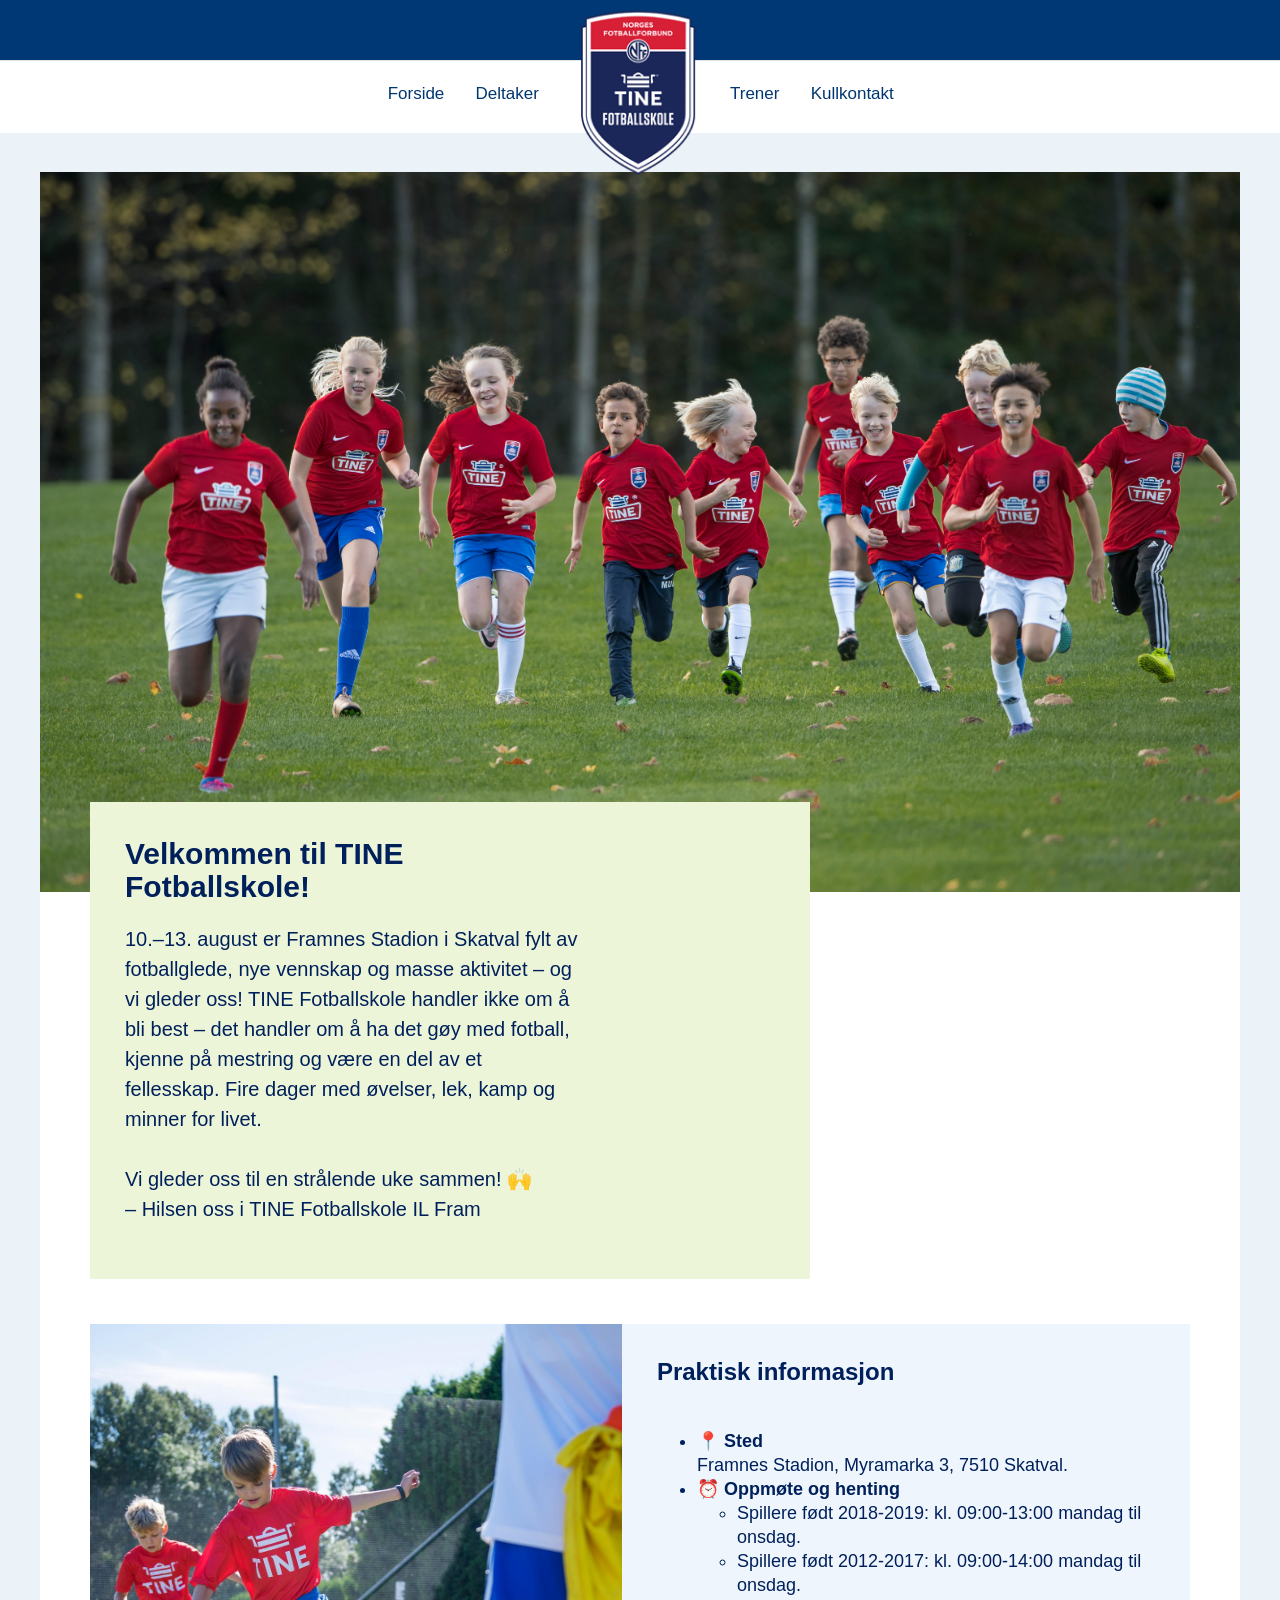
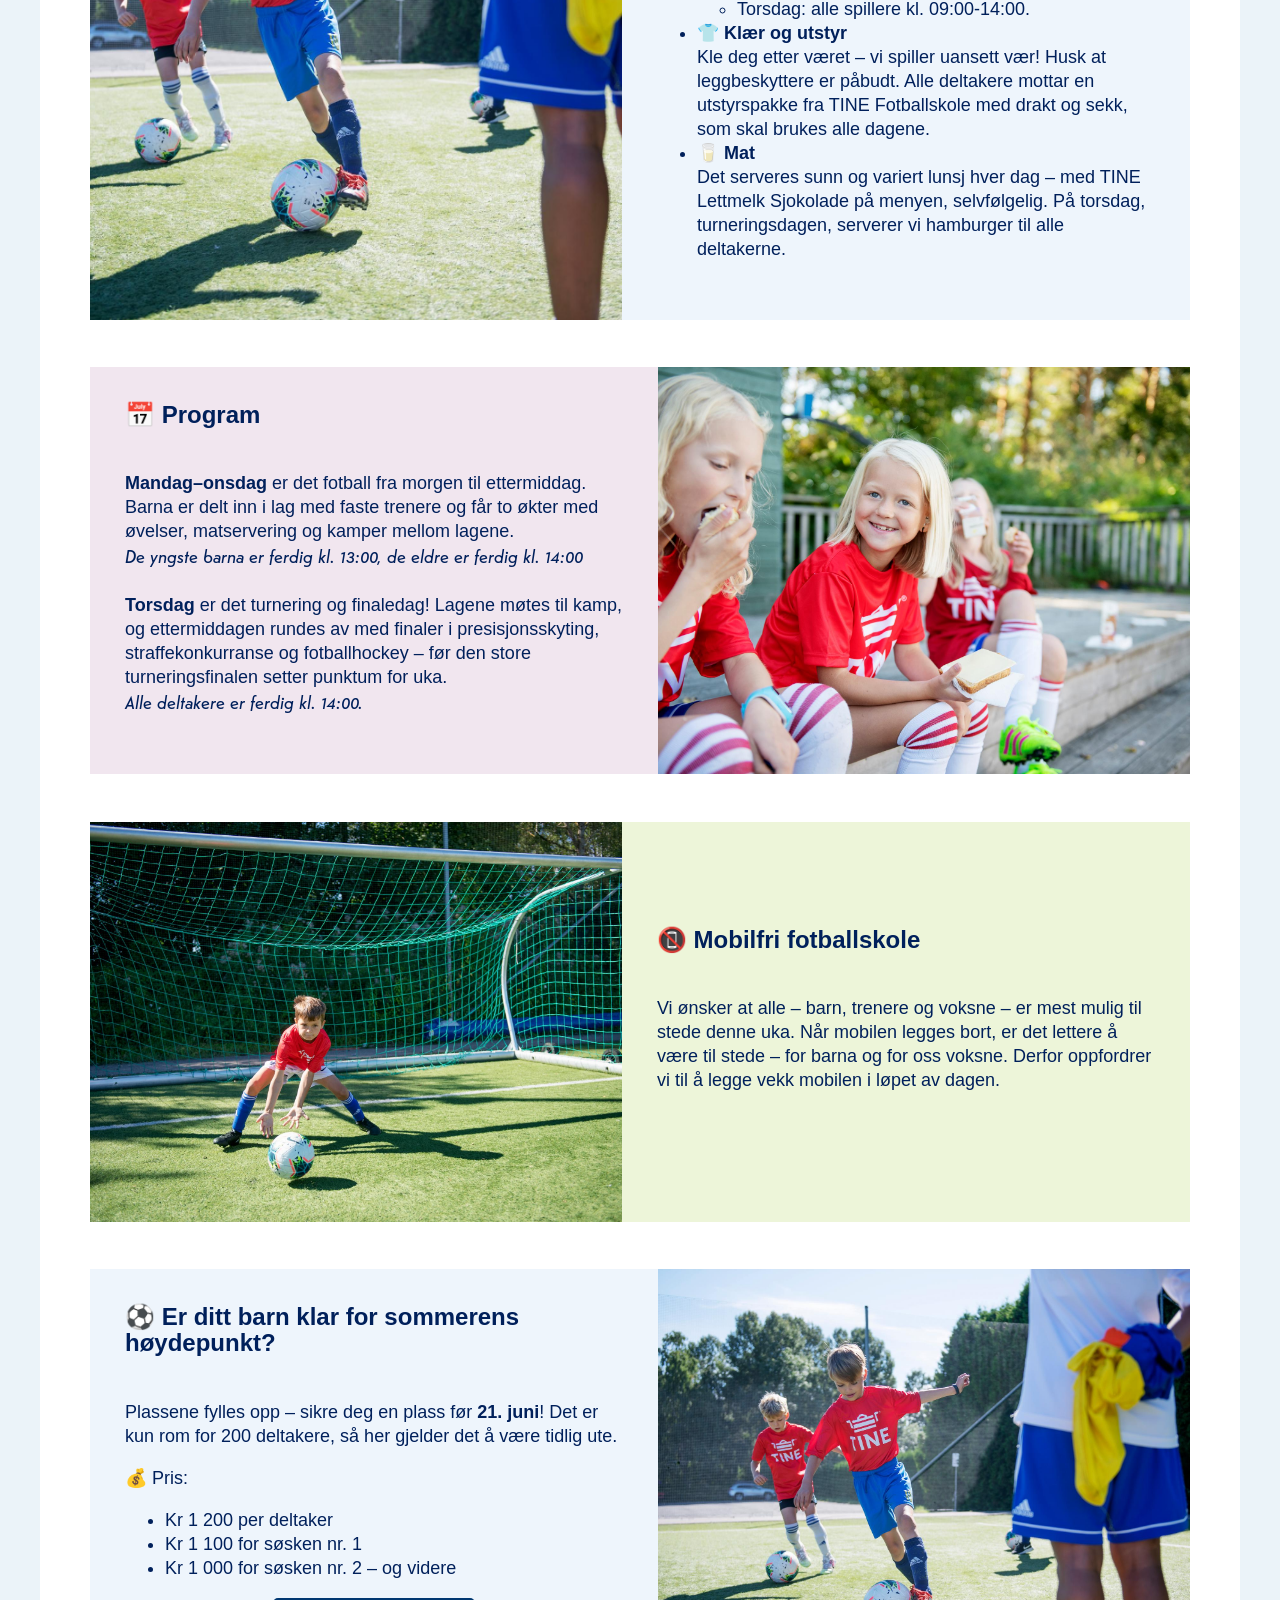
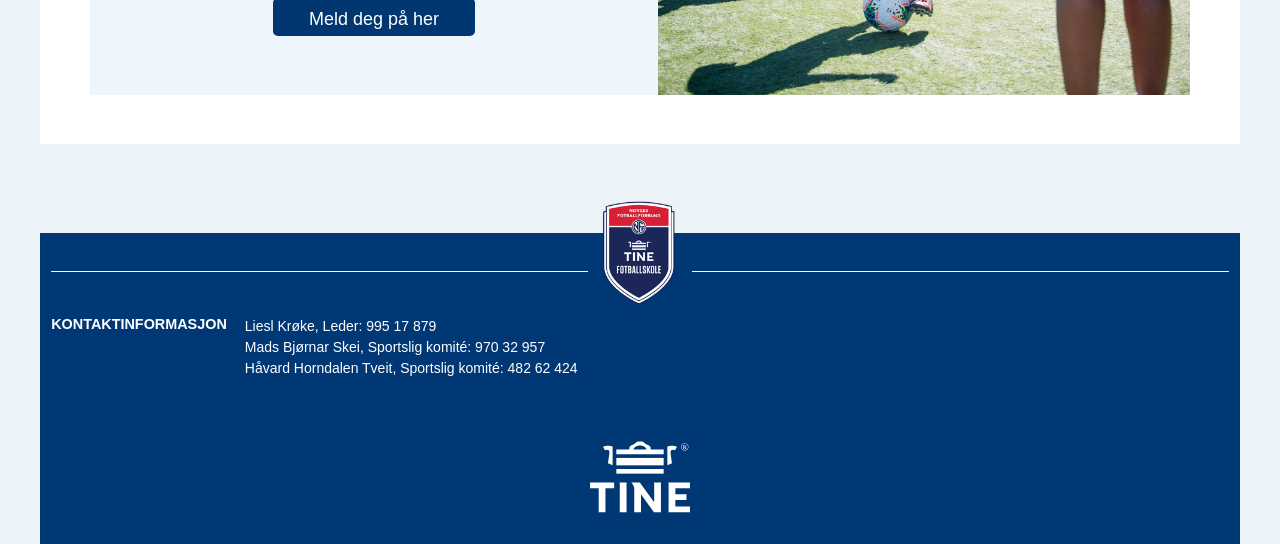
==== commit 8bc616be: "Mindre endringer Lagt inn kontaktinformasjon i påmelding til trenere." ====
--- a/index.html
+++ b/index.html
@@ -72,7 +72,7 @@
             <div class="o-intro__link-container o-intro__link-container-green">
               <div class="o-intro__text">
                 <h1 class="o-intro__heading">
-                  Velkommen til TINE Fotballskole IL Fram!
+                  Velkommen til TINE Fotballskole!
                 </h1>
                 <p class="o-intro__preface">
                   10.–13. august er Framnes Stadion i Skatval fylt av
